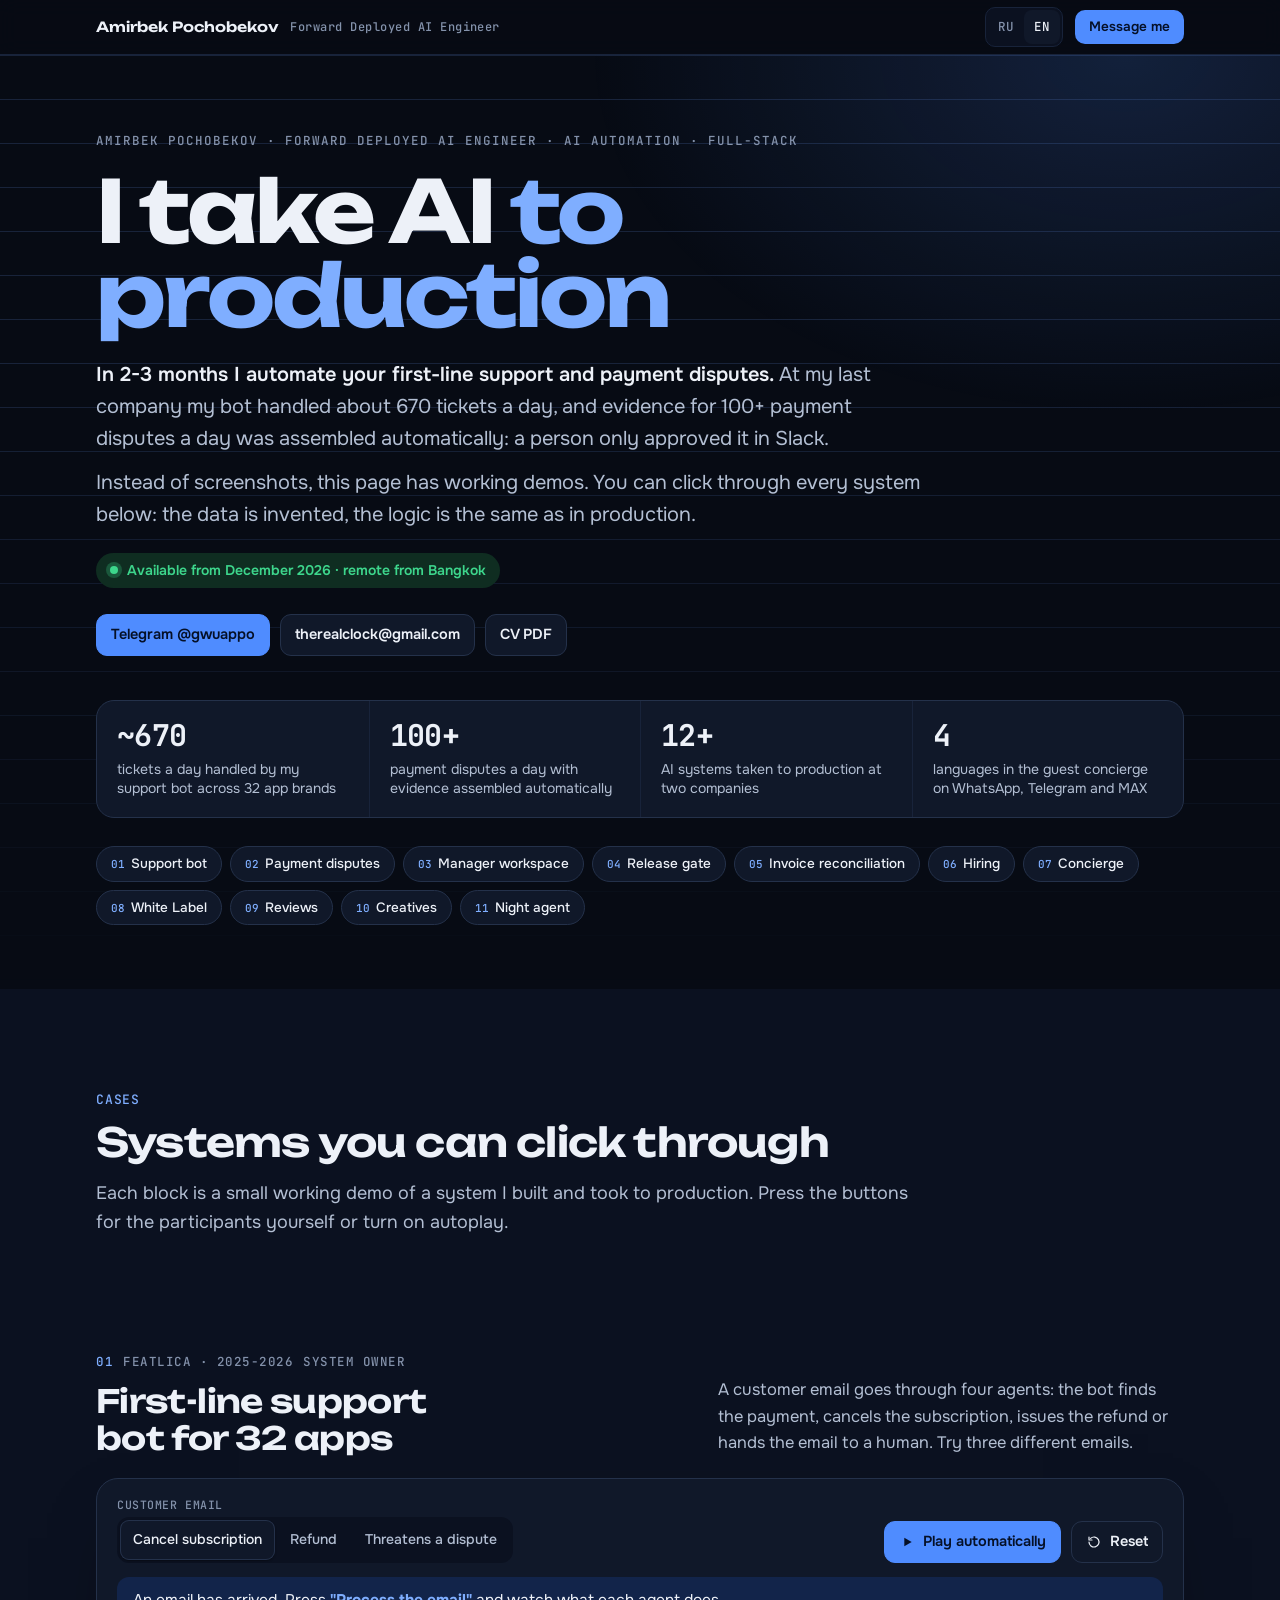
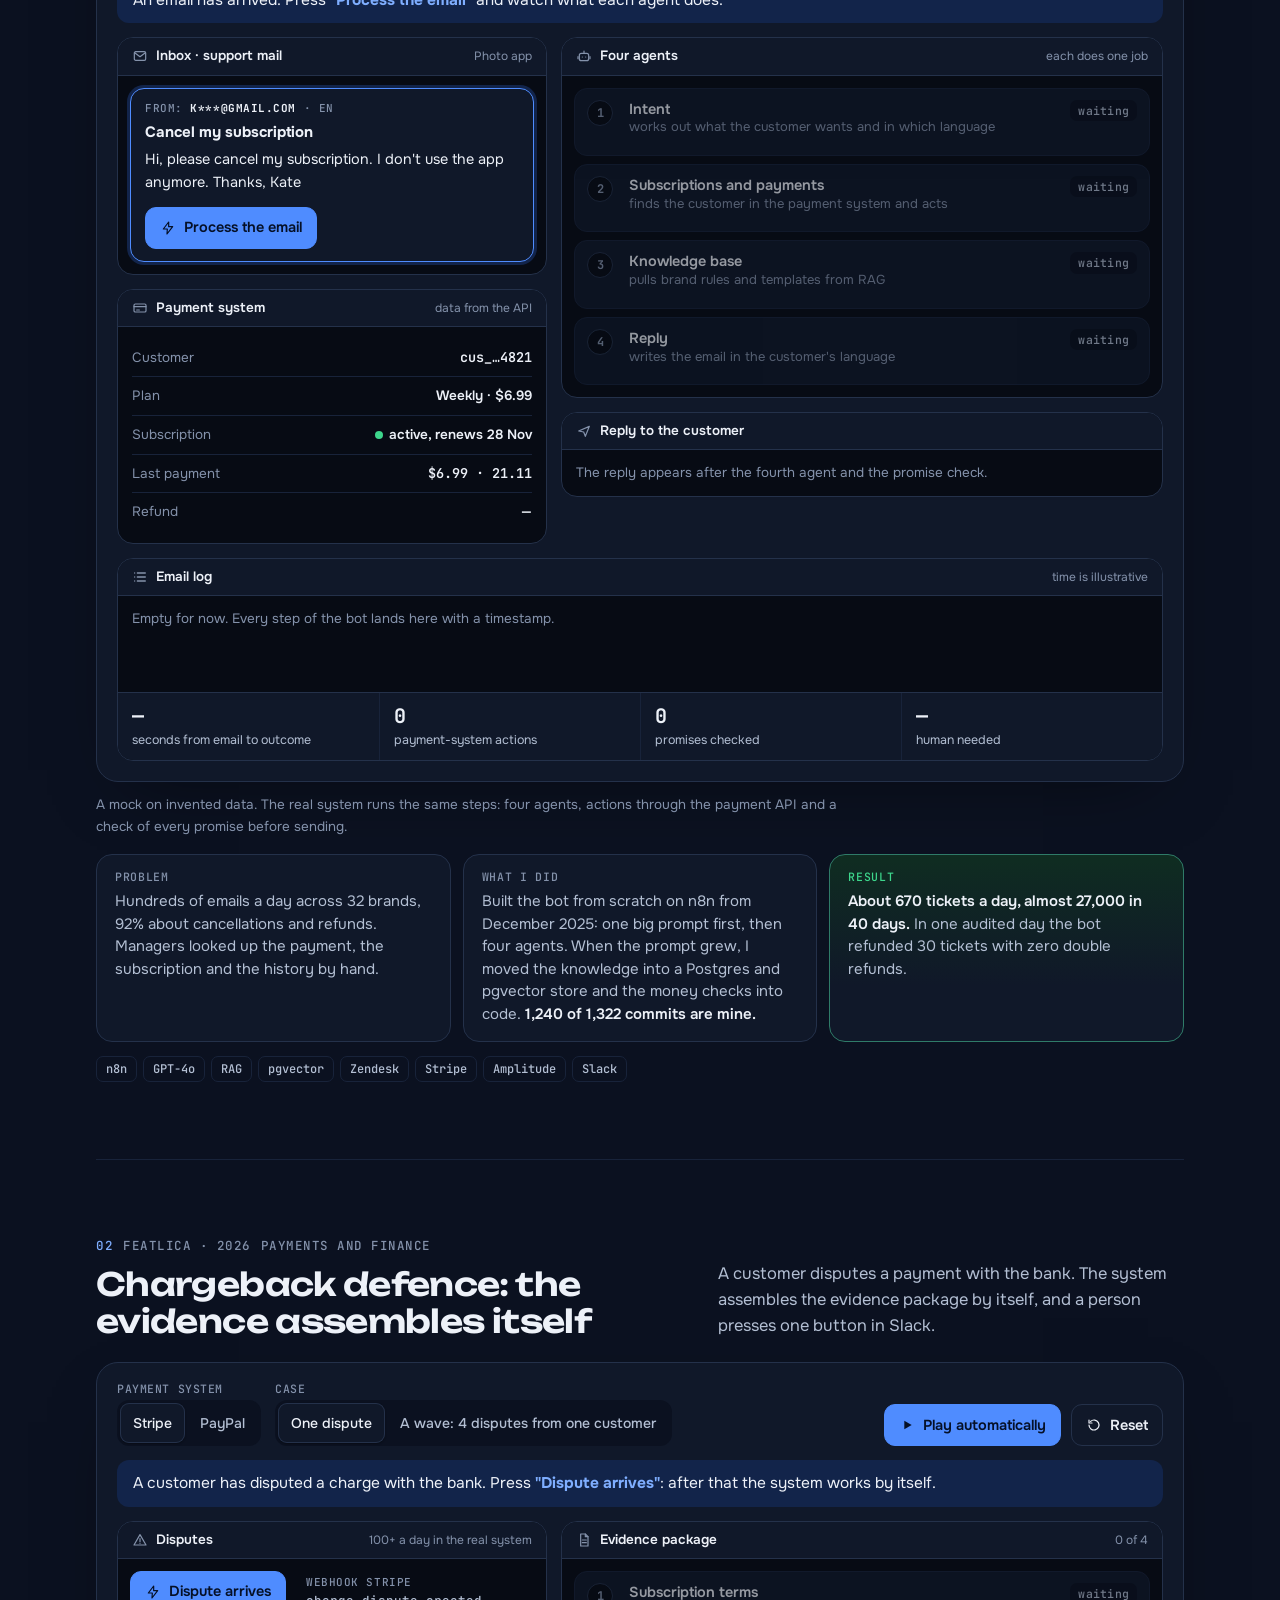
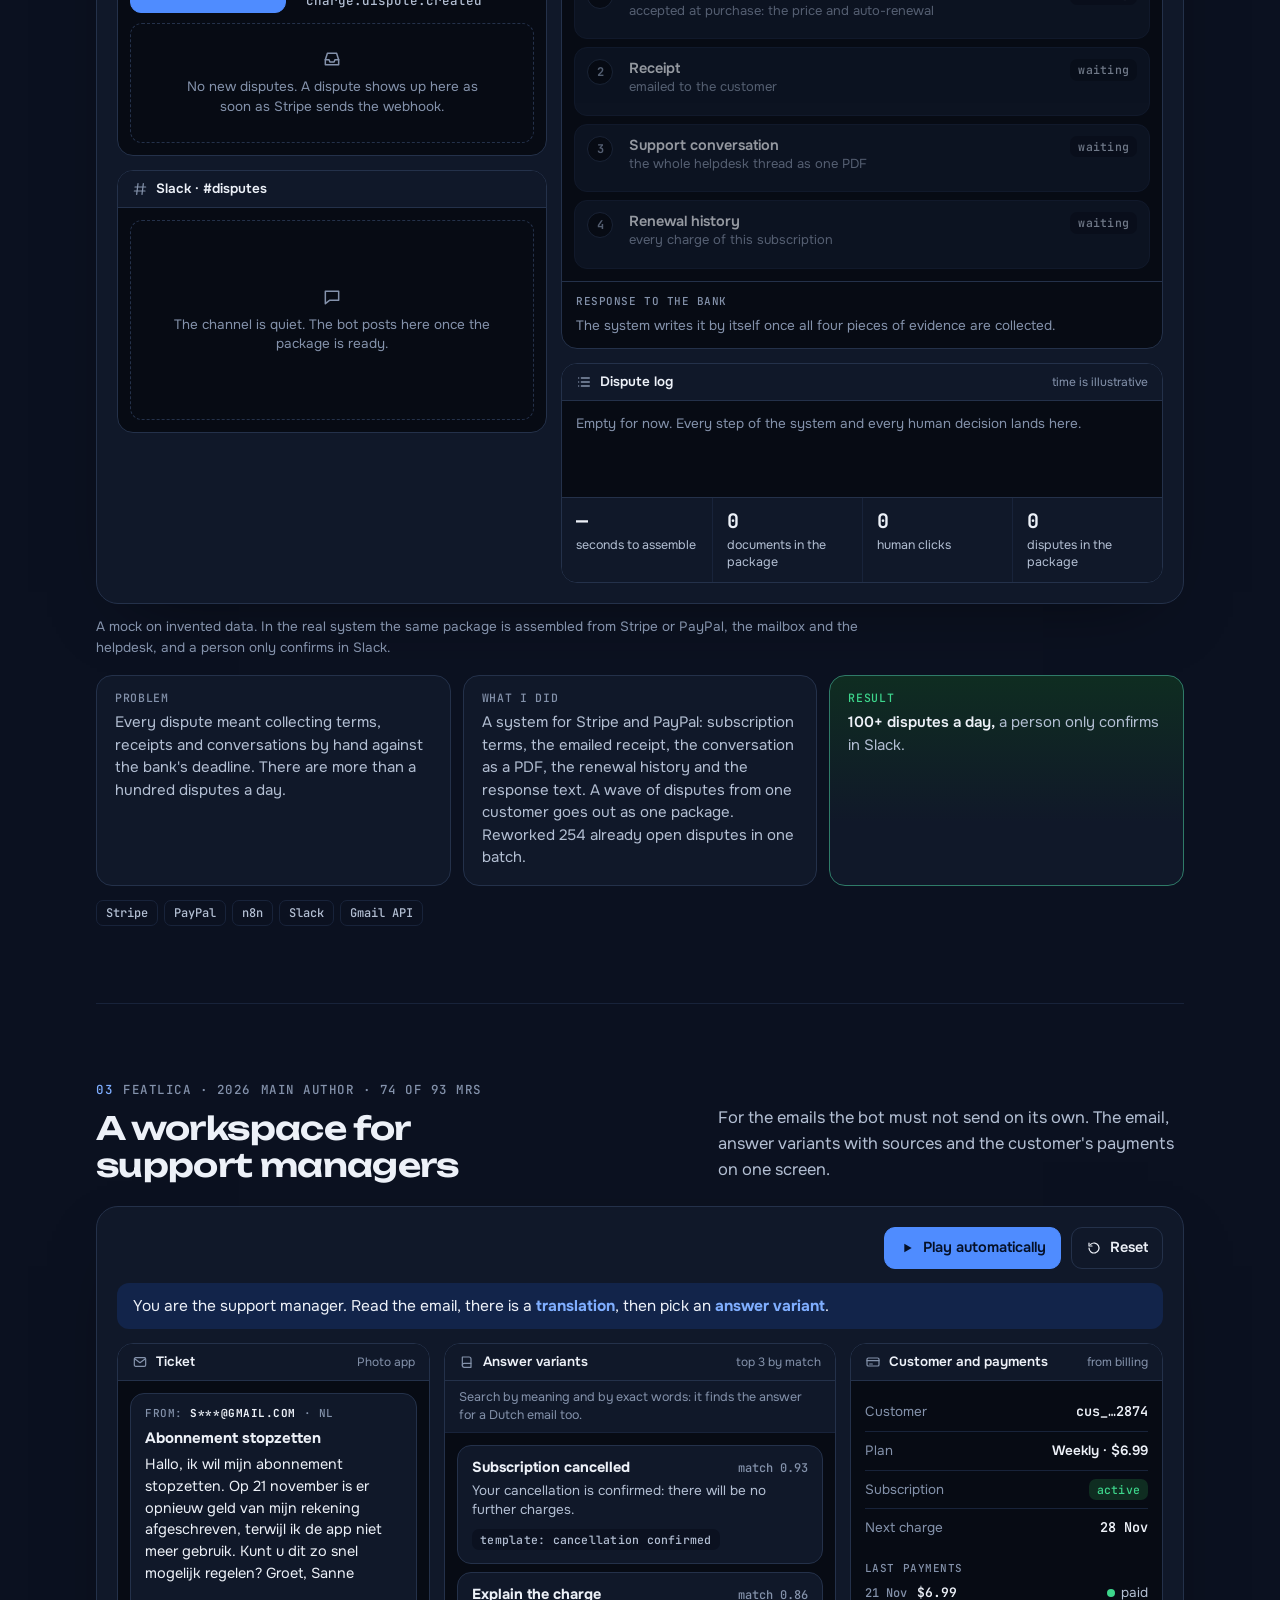
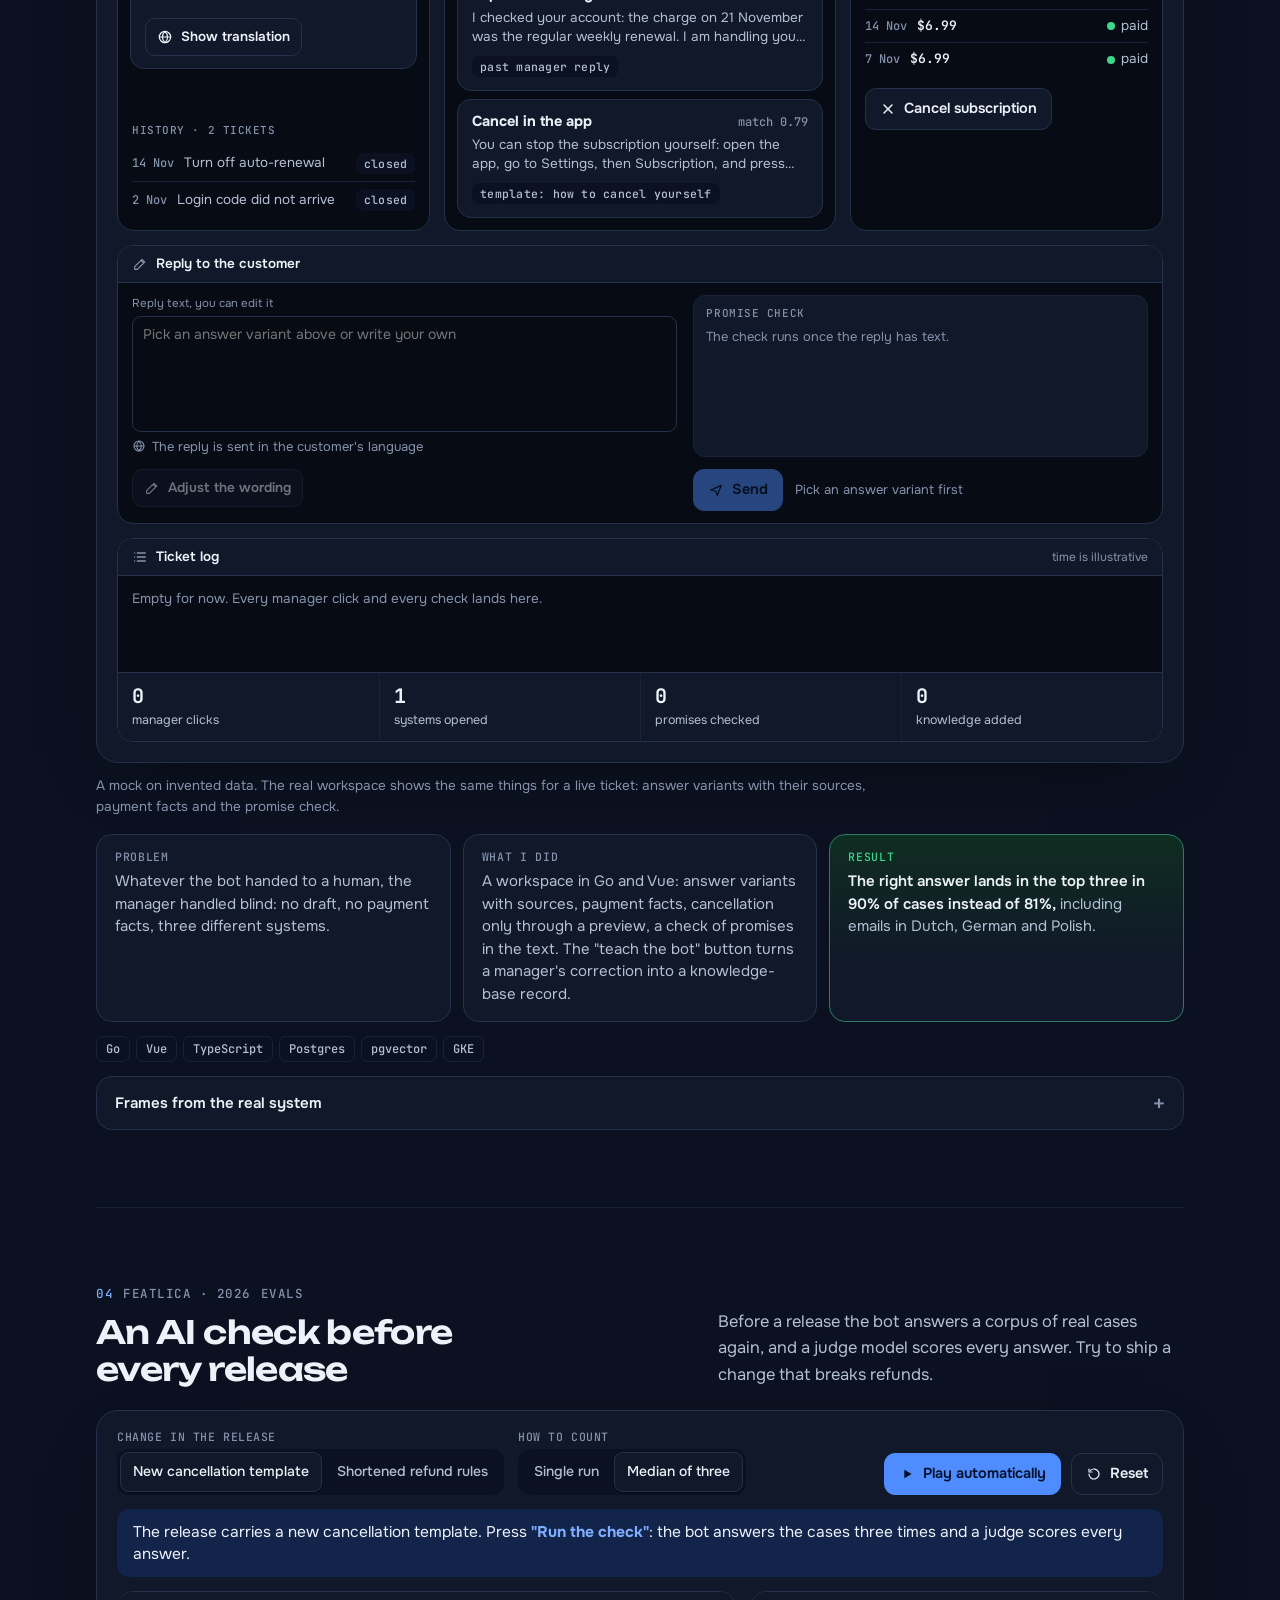
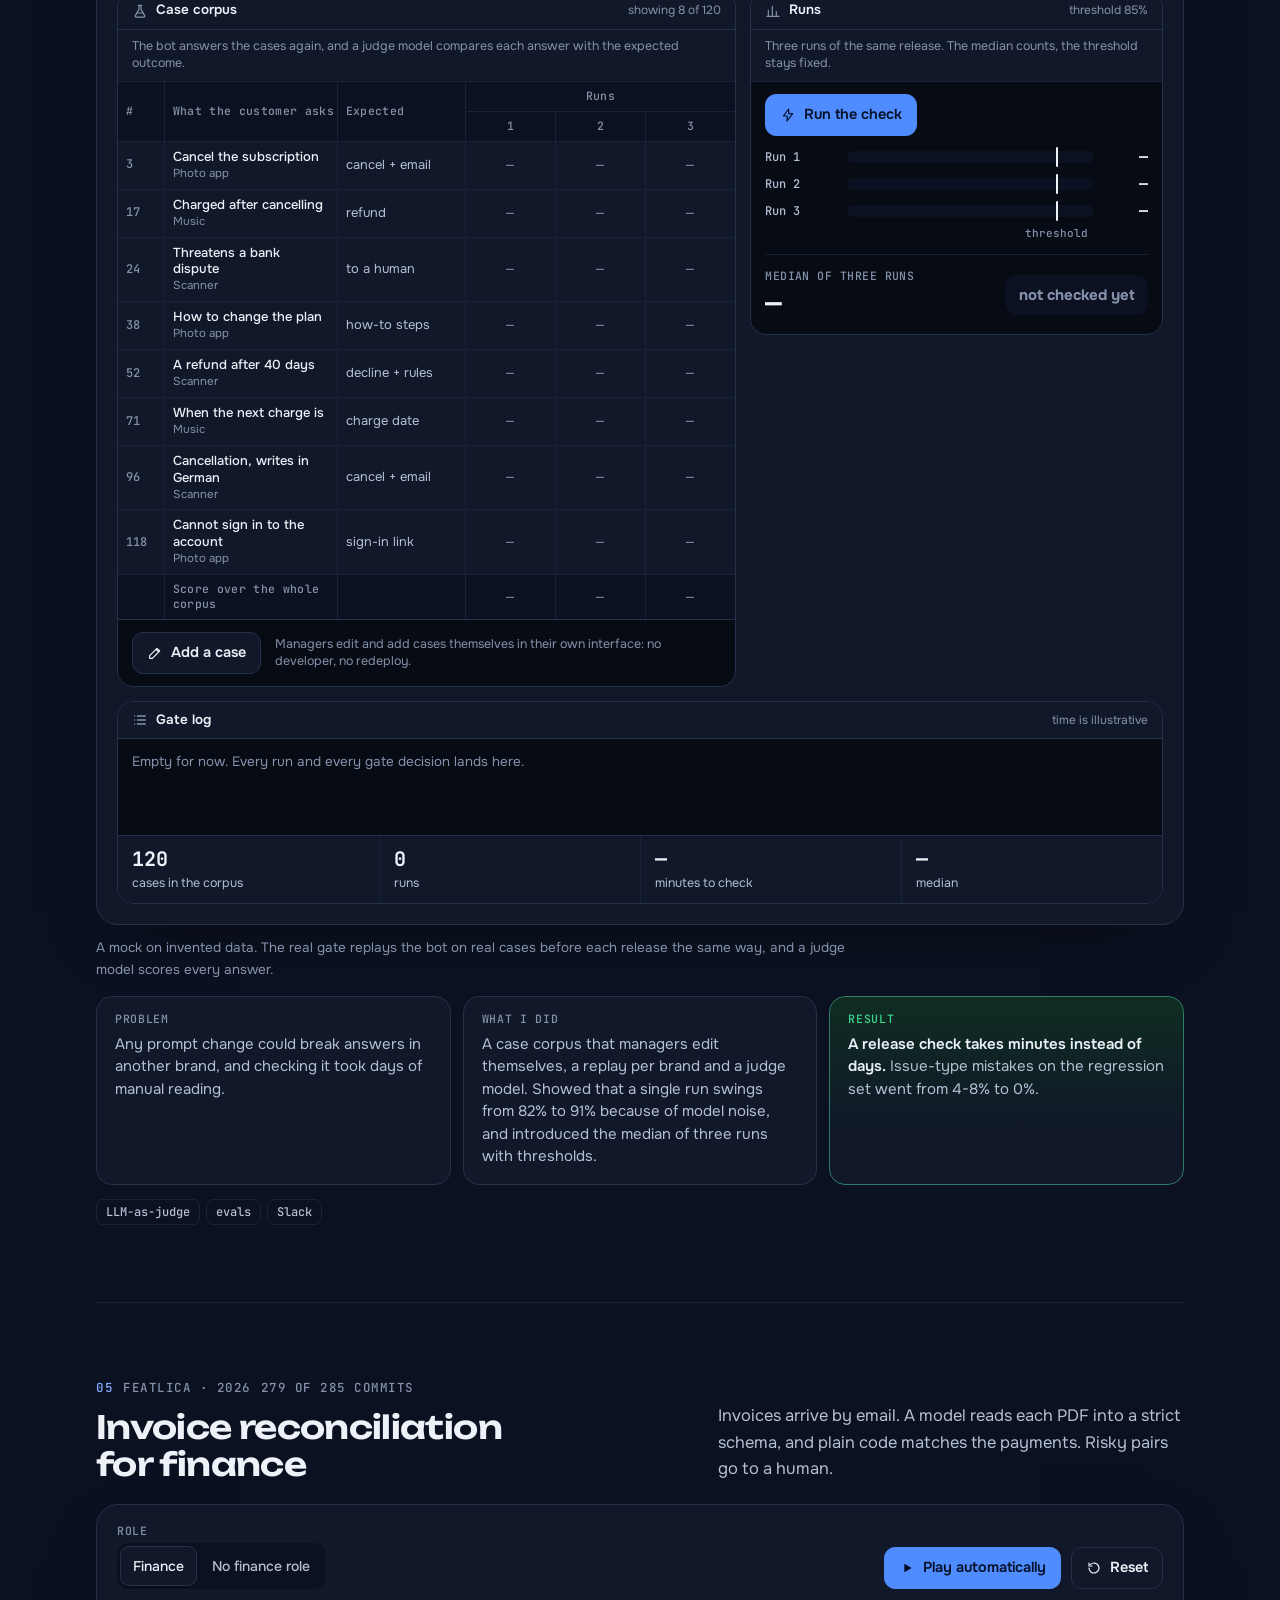
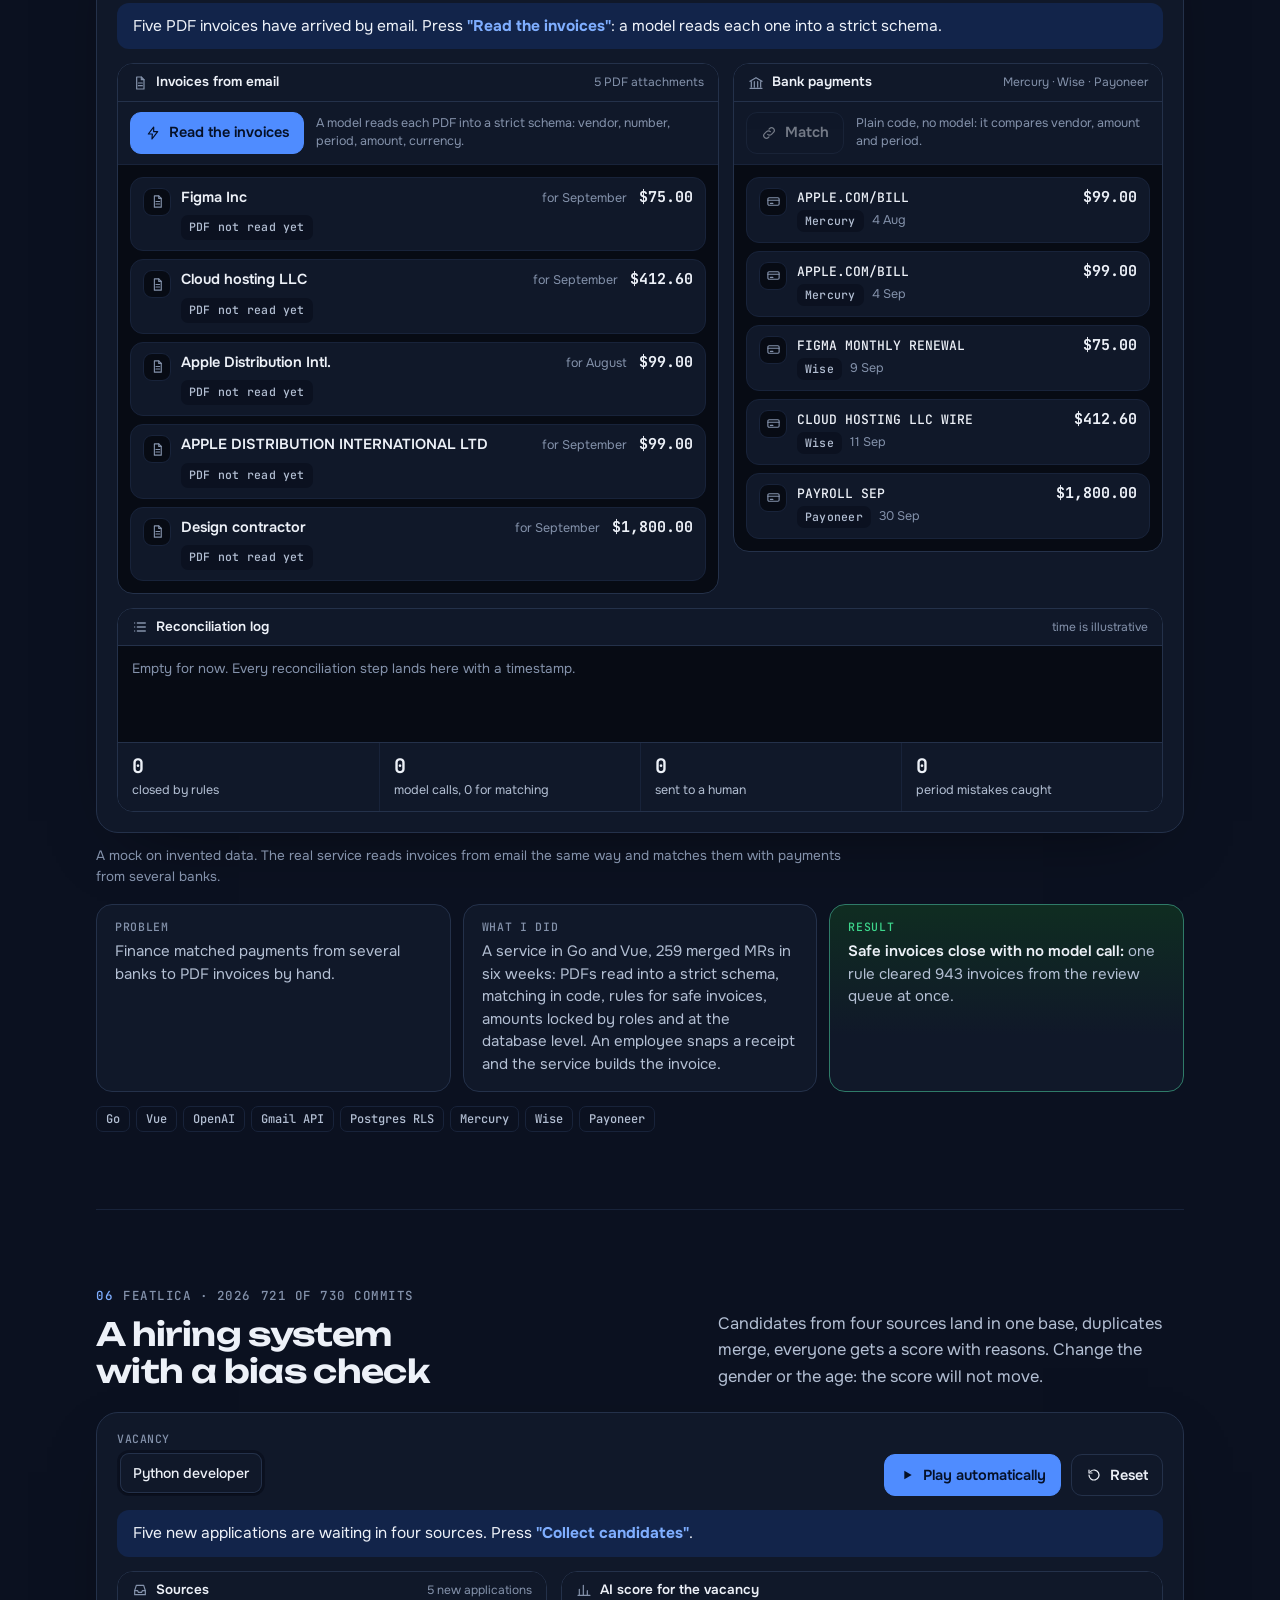
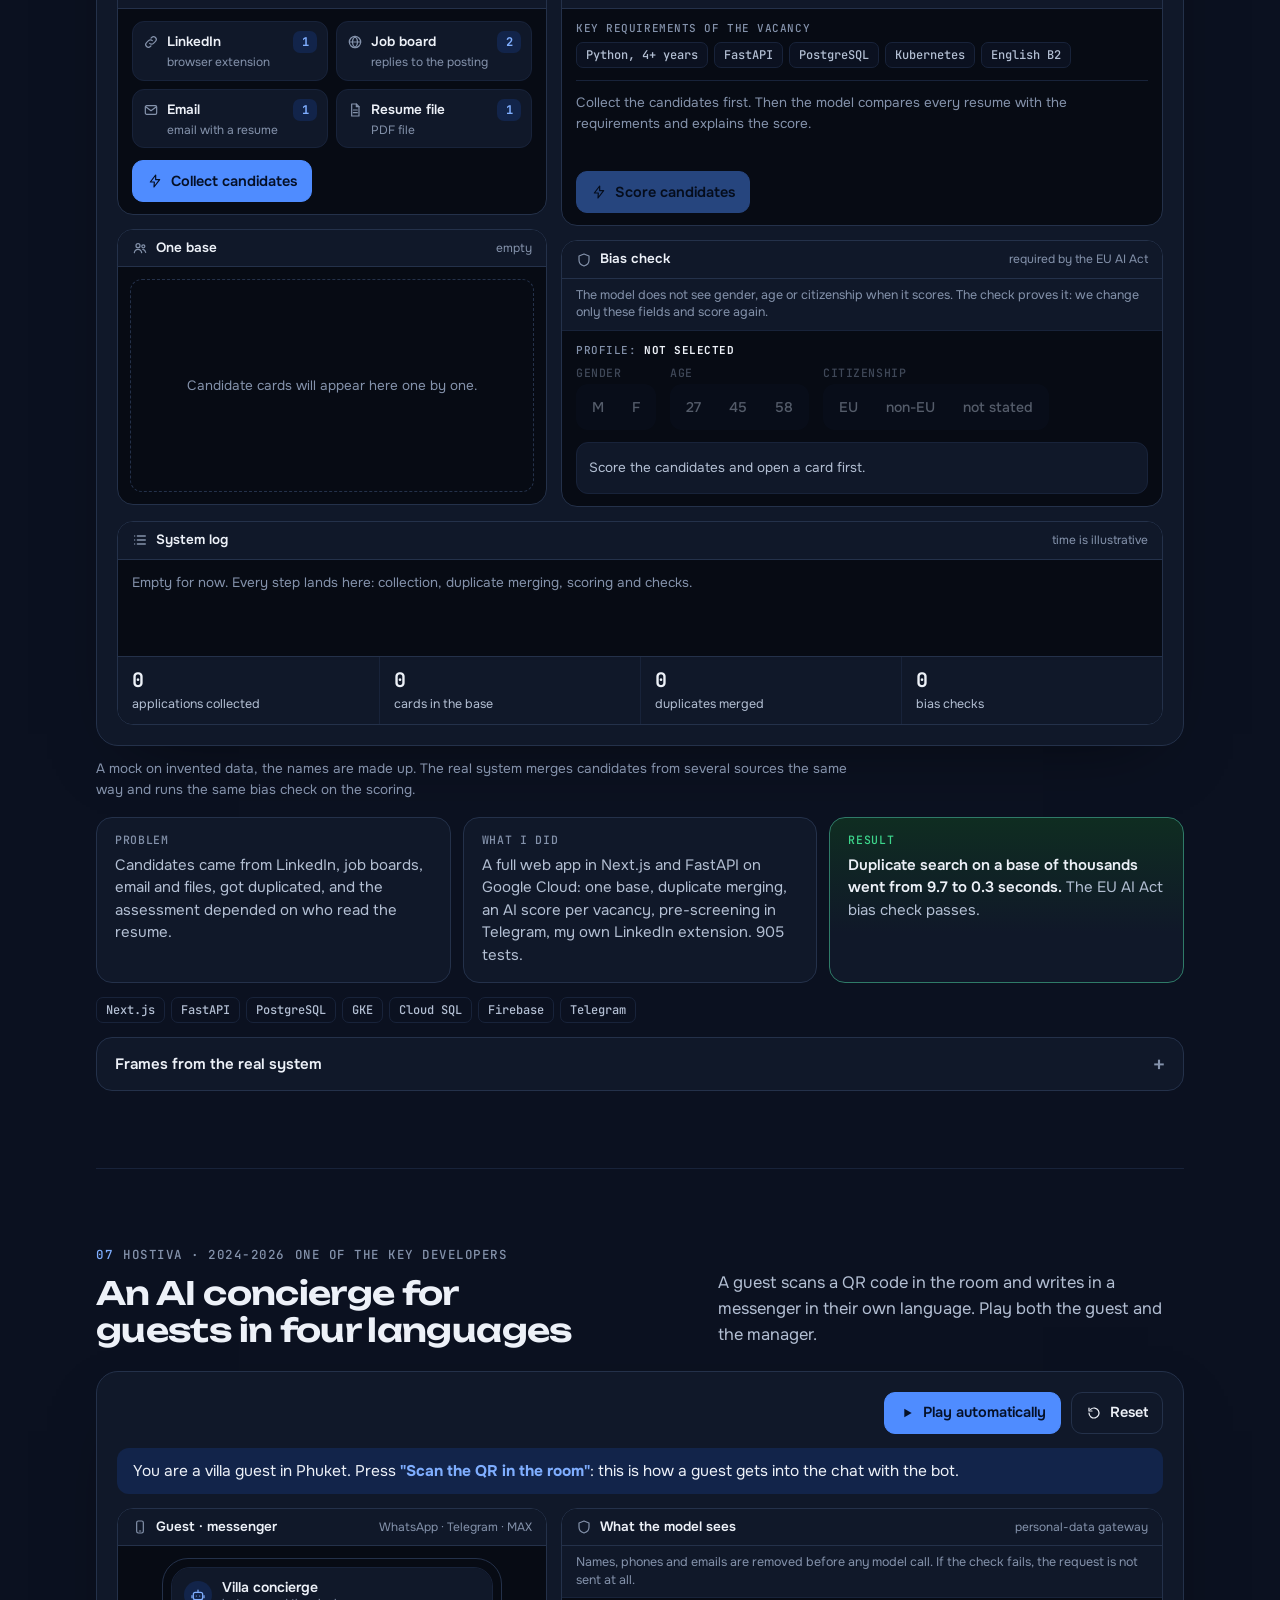
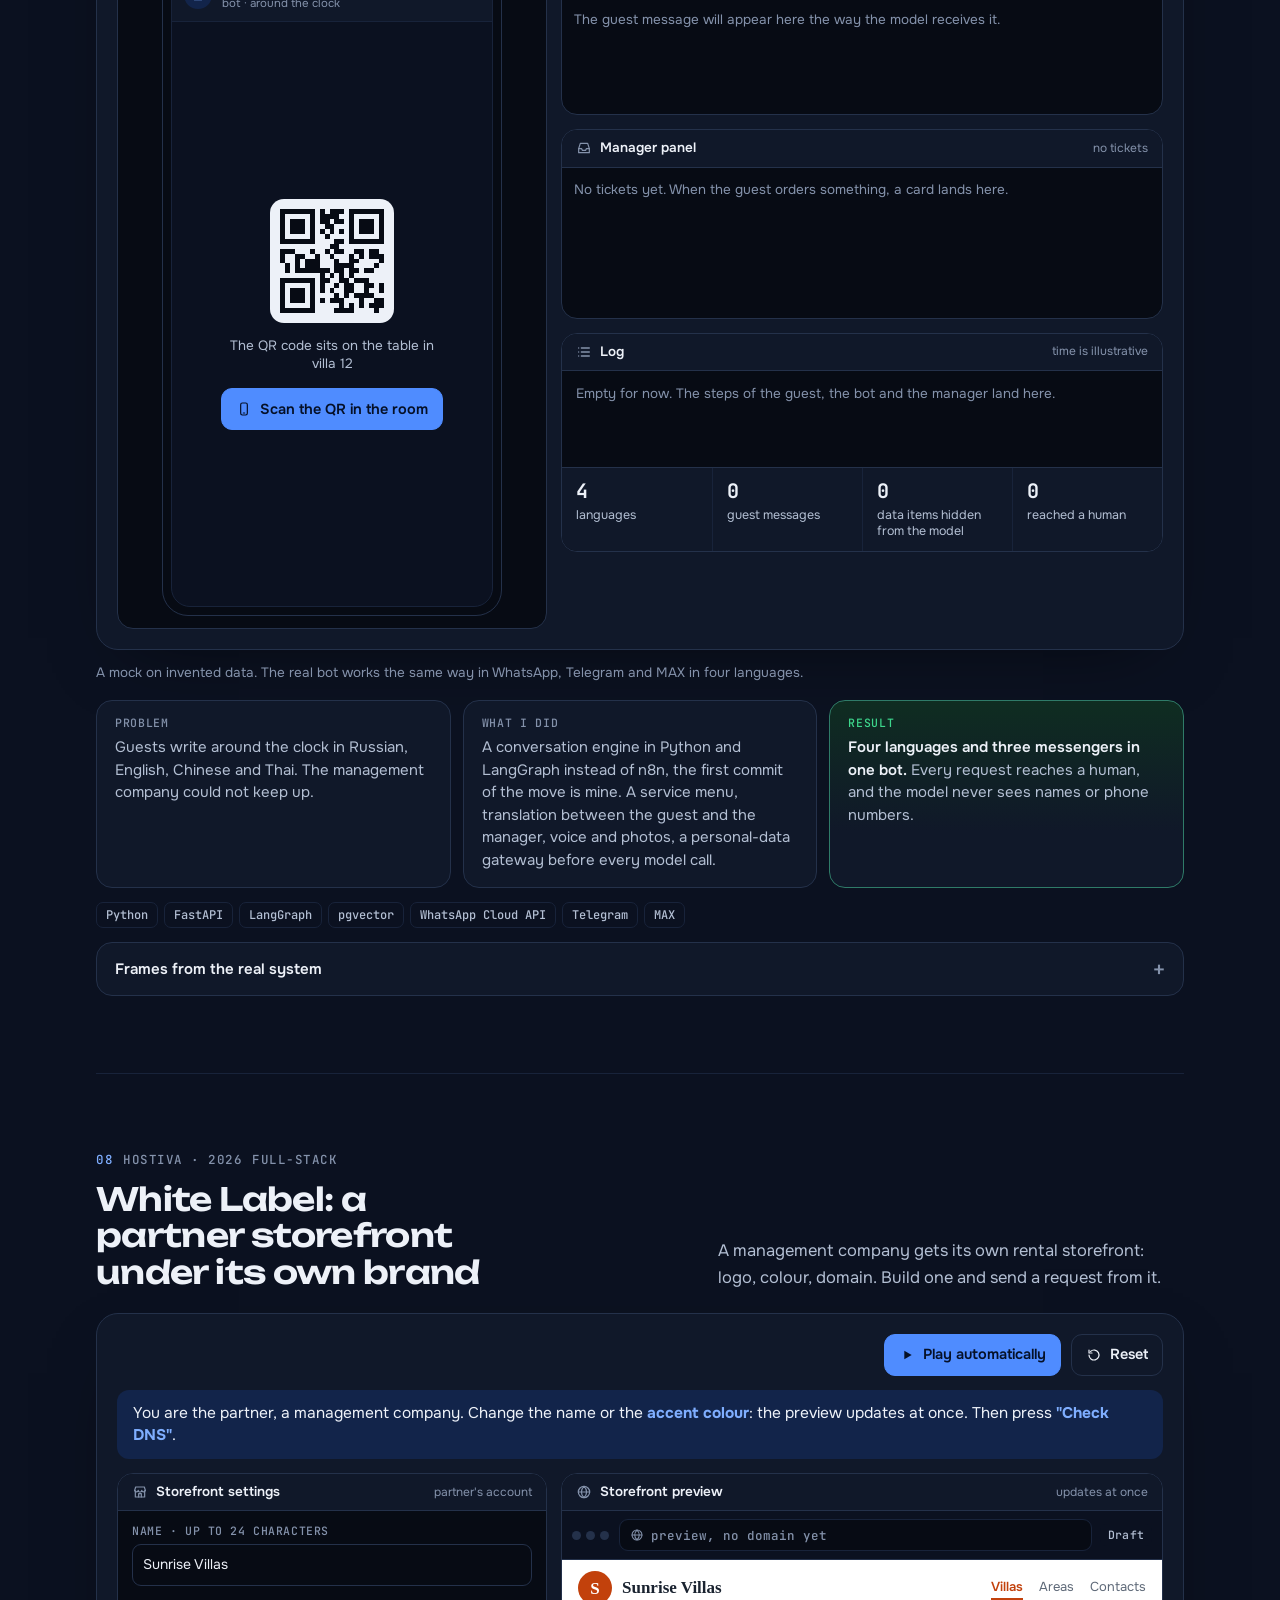
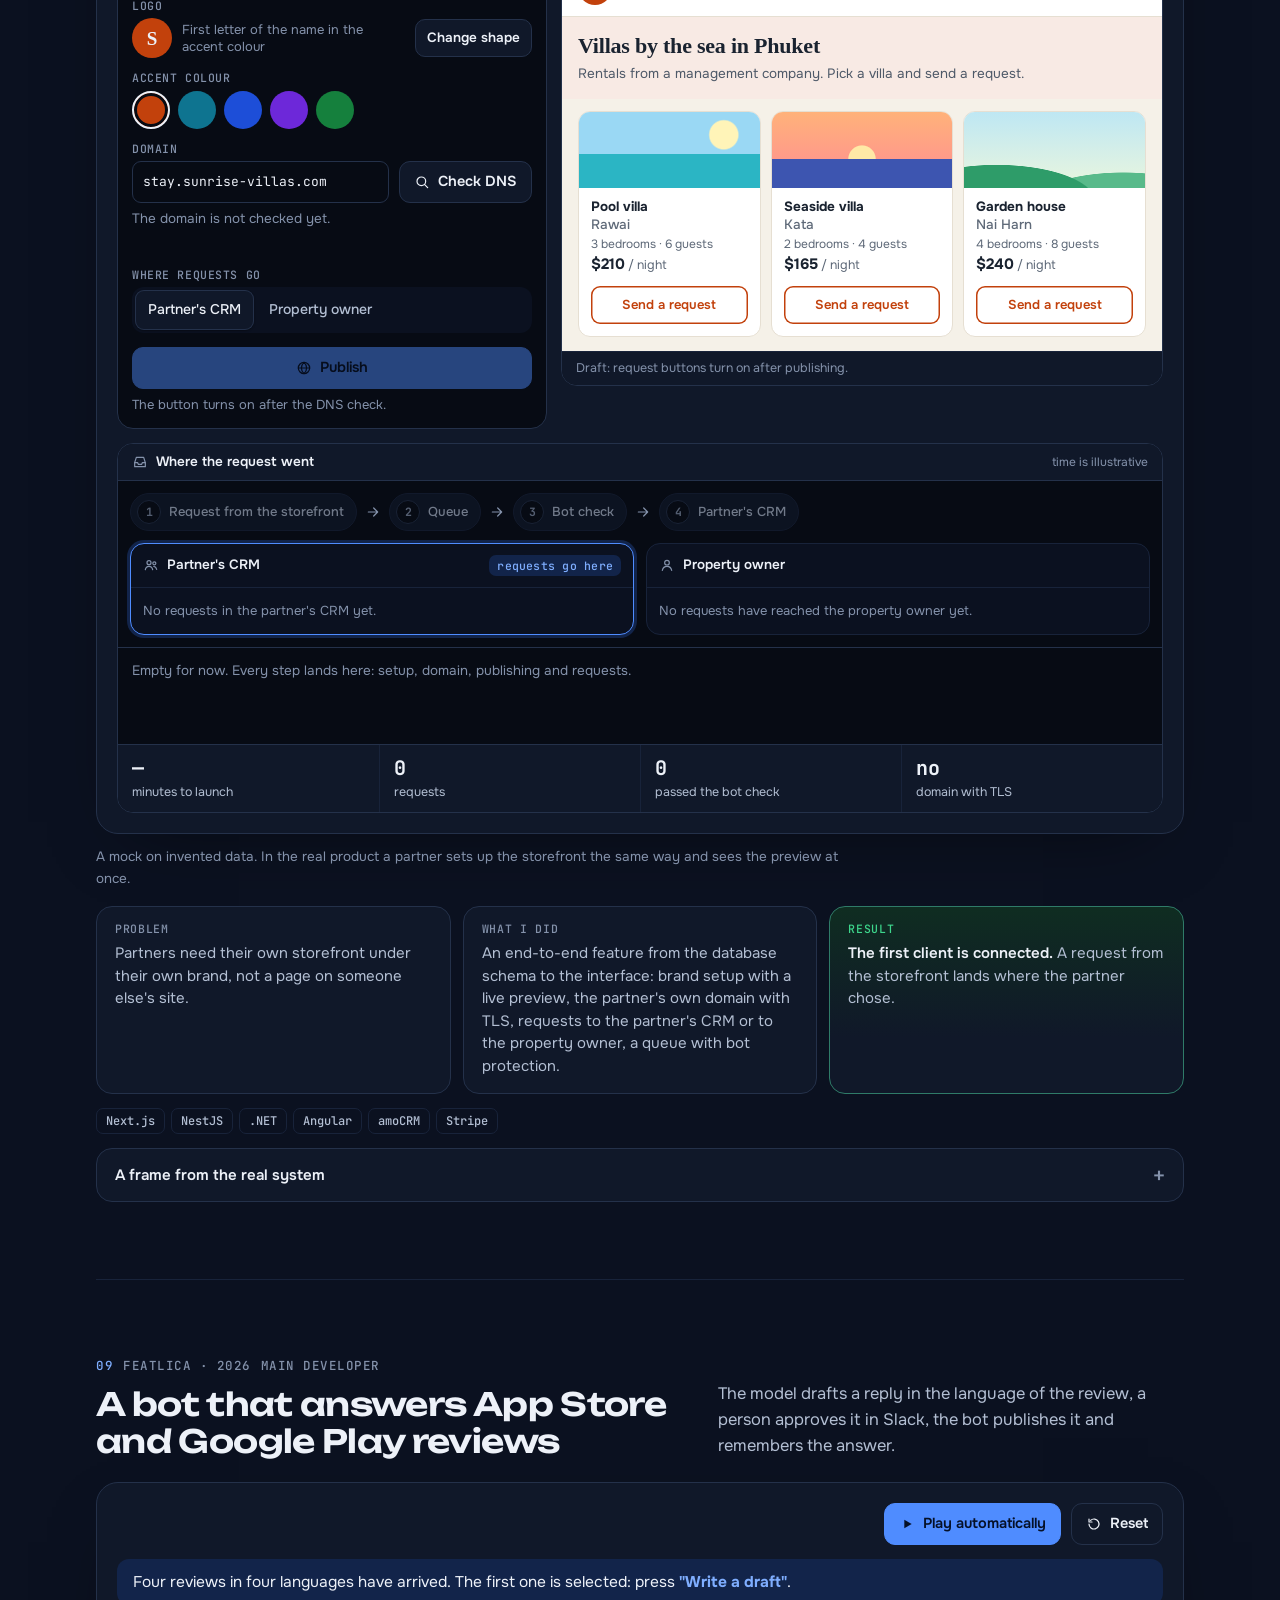
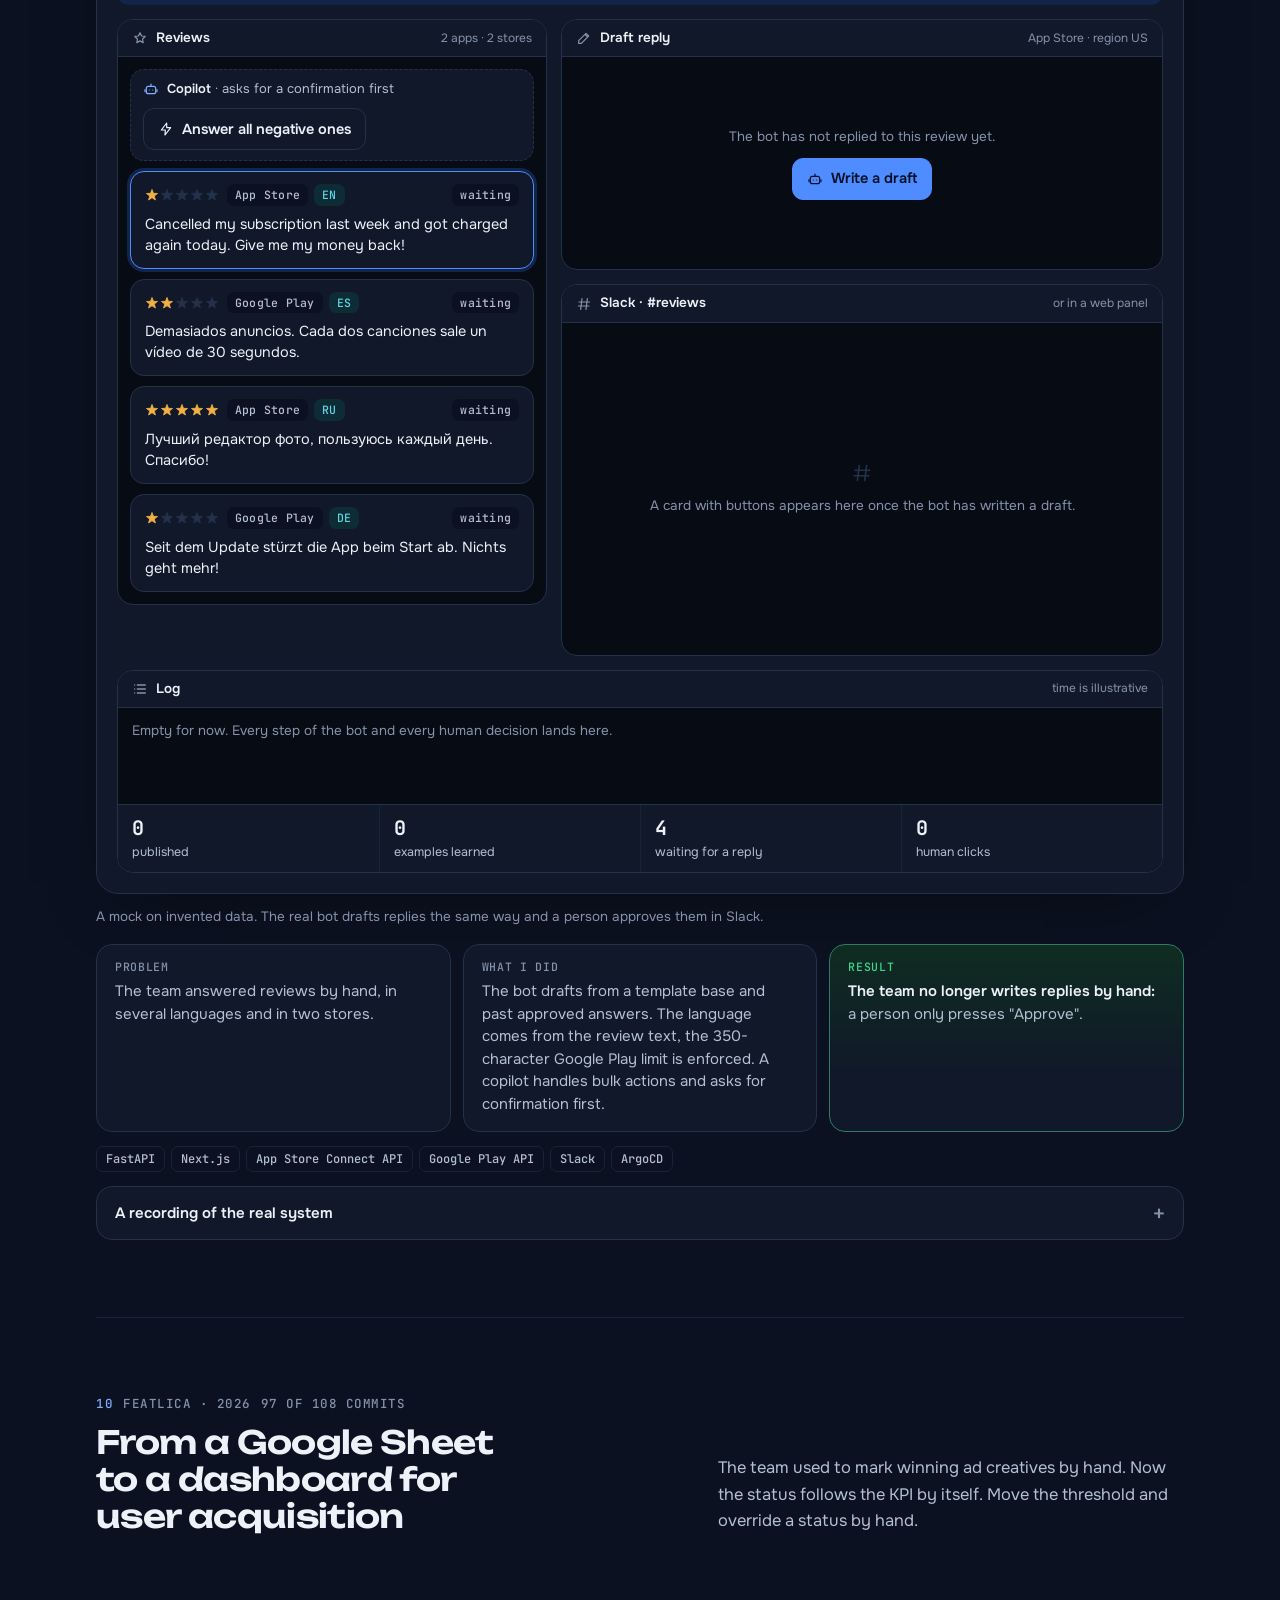
==== v2/index.html @ 74e3b12d "Preview of the new portfolio with mini apps Co-Authored-By: Claude Fable 5.2 <noreply@anthropic.com>" ====
<!doctype html>
<html lang="ru" data-lang="ru">
<head>
<meta charset="utf-8">
<meta name="viewport" content="width=device-width, initial-scale=1, viewport-fit=cover">
<title data-ru="Амирбек Почобеков · Forward Deployed AI Engineer" data-en="Amirbek Pochobekov · Forward Deployed AI Engineer">Амирбек Почобеков · Forward Deployed AI Engineer</title>
<meta name="description" content="Forward Deployed AI Engineer. AI systems for support, payment disputes, finance and hiring, shown as small working demos you can click through.">
<meta name="robots" content="noindex">
<meta property="og:type" content="website">
<meta property="og:title" content="Amirbek Pochobekov · Forward Deployed AI Engineer">
<meta property="og:description" content="AI systems for support, payment disputes, finance and hiring, shown as working demos.">
<meta name="theme-color" content="#070B14">
<link rel="icon" href="data:image/svg+xml,%3Csvg xmlns='http://www.w3.org/2000/svg' viewBox='0 0 32 32'%3E%3Crect width='32' height='32' rx='8' fill='%234F8CFF'/%3E%3Cpath d='M9 23l7-15 7 15M11.800 18h8.400' fill='none' stroke='%23051027' stroke-width='3' stroke-linecap='round' stroke-linejoin='round'/%3E%3C/svg%3E">
<link rel="preconnect" href="https://fonts.googleapis.com">
<link rel="preconnect" href="https://fonts.gstatic.com" crossorigin>
<link rel="stylesheet" href="https://fonts.googleapis.com/css2?family=JetBrains+Mono:wght@400;500;700&family=Onest:wght@400;500;600;700&family=Unbounded:wght@500;600;700&display=swap">
<link rel="stylesheet" href="site.css">
</head>
<body>
<div class="prog" aria-hidden="true"></div>
<div class="page">

<header class="top"><div class="wrap top-in">
  <a class="top-name" href="#top"><span lang="ru">Амирбек Почобеков</span><span lang="en">Amirbek Pochobekov</span></a>
  <span class="top-role">Forward Deployed AI Engineer</span>
  <span class="sp"></span>
  <div class="langsw" role="group" aria-label="Language"><button type="button" data-setlang="ru" aria-pressed="true">RU</button><button type="button" data-setlang="en" aria-pressed="false">EN</button></div>
  <a class="top-cta" href="https://t.me/gwuappo" target="_blank" rel="noopener"><span lang="ru">Написать</span><span lang="en">Message me</span></a>
</div></header>

<main id="top">
<section class="hero"><div class="wrap">
  <p class="kicker"><span lang="ru">Амирбек Почобеков · Forward Deployed AI Engineer · AI-автоматизация · full-stack</span><span lang="en">Amirbek Pochobekov · Forward Deployed AI Engineer · AI automation · full-stack</span></p>
  <h1><span lang="ru">Довожу AI <em>до прода</em></span><span lang="en">I take AI <em>to production</em></span></h1>
  <p class="lead" lang="ru"><b>За 2-3 месяца автоматизирую первую линию поддержки и споры по платежам.</b> В прошлой компании мой бот закрывал около 670 обращений в день, а доказательства по 100+ спорам в день собирались сами: человек только подтверждал в Slack.</p>
  <p class="lead" lang="en"><b>In 2-3 months I automate your first-line support and payment disputes.</b> At my last company my bot handled about 670 tickets a day, and evidence for 100+ payment disputes a day was assembled automatically: a person only approved it in Slack.</p>
  <p class="lead" lang="ru" style="margin-top:12px">Вместо скриншотов здесь рабочие демо. Каждую систему ниже можно понажимать: данные выдуманы, логика та же, что в проде.</p>
  <p class="lead" lang="en" style="margin-top:12px">Instead of screenshots, this page has working demos. You can click through every system below: the data is invented, the logic is the same as in production.</p>
  <p class="avail"><span lang="ru">Свободен с декабря 2026 · удалённо из Бангкока</span><span lang="en">Available from December 2026 · remote from Bangkok</span></p>
  <div class="cta">
    <a class="btn btn-acc" href="https://t.me/gwuappo" target="_blank" rel="noopener">Telegram @gwuappo</a>
    <a class="btn" href="mailto:therealclock@gmail.com">therealclock@gmail.com</a>
    <a class="btn" lang="ru" href="cv/Pochobekov_Amirbek_CV_RU.pdf" target="_blank" rel="noopener">Резюме PDF</a>
    <a class="btn" lang="en" href="cv/Pochobekov_Amirbek_CV_EN.pdf" target="_blank" rel="noopener">CV PDF</a>
  </div>
  <div class="facts">
    <div><b>~670</b><span lang="ru">обращений в день закрывал мой бот поддержки по 32 брендам</span><span lang="en">tickets a day handled by my support bot across 32 app brands</span></div>
    <div><b>100+</b><span lang="ru">споров по платежам в день: доказательства собираются сами</span><span lang="en">payment disputes a day with evidence assembled automatically</span></div>
    <div><b>12+</b><span lang="ru">AI-систем доведено до прода в двух компаниях</span><span lang="en">AI systems taken to production at two companies</span></div>
    <div><b>4</b><span lang="ru">языка у консьержа для гостей в WhatsApp, Telegram и MAX</span><span lang="en">languages in the guest concierge on WhatsApp, Telegram and MAX</span></div>
  </div>
  <nav class="route" aria-label="Demos">
    <a href="#support"><b>01</b><span lang="ru">Бот поддержки</span><span lang="en">Support bot</span></a>
    <a href="#disputes"><b>02</b><span lang="ru">Споры по платежам</span><span lang="en">Payment disputes</span></a>
    <a href="#copilot"><b>03</b><span lang="ru">Рабочее место менеджера</span><span lang="en">Manager workspace</span></a>
    <a href="#gate"><b>04</b><span lang="ru">Проверка перед релизом</span><span lang="en">Release gate</span></a>
    <a href="#recon"><b>05</b><span lang="ru">Сверка счетов</span><span lang="en">Invoice reconciliation</span></a>
    <a href="#hiring"><b>06</b><span lang="ru">Найм</span><span lang="en">Hiring</span></a>
    <a href="#concierge"><b>07</b><span lang="ru">Консьерж</span><span lang="en">Concierge</span></a>
    <a href="#whitelabel"><b>08</b>White Label</a>
    <a href="#reviews"><b>09</b><span lang="ru">Отзывы</span><span lang="en">Reviews</span></a>
    <a href="#creatives"><b>10</b><span lang="ru">Креативы</span><span lang="en">Creatives</span></a>
    <a href="#nightagent"><b>11</b><span lang="ru">Ночной агент</span><span lang="en">Night agent</span></a>
  </nav>
</div></section>

<section id="cases" class="band"><div class="wrap">
  <div class="sh"><span class="sn"><span lang="ru">Кейсы</span><span lang="en">Cases</span></span>
    <h2><span lang="ru">Системы, которые можно потрогать</span><span lang="en">Systems you can click through</span></h2>
    <p lang="ru">Каждый блок это маленькое рабочее демо системы, которую я построил и довёл до прода. Нажимайте кнопки за участников сами или включите автопоказ.</p>
    <p lang="en">Each block is a small working demo of a system I built and took to production. Press the buttons for the participants yourself or turn on autoplay.</p>
  </div>

  <article class="case" id="support">
    <div class="case-h">
      <div><div class="case-meta"><b>01</b><span>Featlica · 2025-2026</span><span lang="ru">владелец системы</span><span lang="en">system owner</span></div>
        <h3><span lang="ru">Бот первой линии поддержки для 32 приложений</span><span lang="en">First-line support bot for 32 apps</span></h3></div>
      <p lang="ru">Письмо клиента проходит четыре агента: бот находит платёж, отменяет подписку, оформляет возврат или отдаёт письмо человеку. Попробуйте три разных письма.</p>
      <p lang="en">A customer email goes through four agents: the bot finds the payment, cancels the subscription, issues the refund or hands the email to a human. Try three different emails.</p>
    </div>
    <div class="app" data-app="support" data-open></div>
    <dl class="pdr">
      <div><dt><span lang="ru">Проблема</span><span lang="en">Problem</span></dt><dd lang="ru">Сотни писем в день по 32 брендам, 92% про отмены и возвраты. Менеджеры вручную искали платёж, подписку и историю.</dd><dd lang="en">Hundreds of emails a day across 32 brands, 92% about cancellations and refunds. Managers looked up the payment, the subscription and the history by hand.</dd></div>
      <div><dt><span lang="ru">Что сделал</span><span lang="en">What I did</span></dt><dd lang="ru">Собрал бота с нуля на n8n с декабря 2025: сначала один большой промпт, потом четыре агента. Когда промпт вырос, вынес знания в базу на Postgres и pgvector, а проверки денег в код. <b>1 240 из 1 322 коммитов мои.</b></dd><dd lang="en">Built the bot from scratch on n8n from December 2025: one big prompt first, then four agents. When the prompt grew, I moved the knowledge into a Postgres and pgvector store and the money checks into code. <b>1,240 of 1,322 commits are mine.</b></dd></div>
      <div class="res"><dt><span lang="ru">Результат</span><span lang="en">Result</span></dt><dd lang="ru"><b>Около 670 обращений в день, почти 27 тысяч за 40 дней.</b> За проверенные сутки бот вернул деньги по 30 тикетам без единого двойного возврата.</dd><dd lang="en"><b>About 670 tickets a day, almost 27,000 in 40 days.</b> In one audited day the bot refunded 30 tickets with zero double refunds.</dd></div>
    </dl>
    <div class="case-foot"><div class="tags"><span>n8n</span><span>GPT-4o</span><span>RAG</span><span>pgvector</span><span>Zendesk</span><span>Stripe</span><span>Amplitude</span><span>Slack</span></div></div>
  </article>

  <article class="case" id="disputes">
    <div class="case-h">
      <div><div class="case-meta"><b>02</b><span>Featlica · 2026</span><span lang="ru">платежи и финансы</span><span lang="en">payments and finance</span></div>
        <h3><span lang="ru">Защита от чарджбэков: доказательства собираются сами</span><span lang="en">Chargeback defence: the evidence assembles itself</span></h3></div>
      <p lang="ru">Клиент оспорил платёж в банке. Система сама собирает пакет доказательств, а человек нажимает одну кнопку в Slack.</p>
      <p lang="en">A customer disputes a payment with the bank. The system assembles the evidence package by itself, and a person presses one button in Slack.</p>
    </div>
    <div class="app" data-app="disputes"></div>
    <dl class="pdr">
      <div><dt><span lang="ru">Проблема</span><span lang="en">Problem</span></dt><dd lang="ru">Каждый спор это ручной сбор условий, чеков и переписки под дедлайн банка. Споров больше сотни в день.</dd><dd lang="en">Every dispute meant collecting terms, receipts and conversations by hand against the bank's deadline. There are more than a hundred disputes a day.</dd></div>
      <div><dt><span lang="ru">Что сделал</span><span lang="en">What I did</span></dt><dd lang="ru">Система для Stripe и PayPal: условия подписки, чек из почты, переписка в PDF, история продлений и текст ответа. Волна споров одного клиента уходит одним пакетом. Разом переделал 254 уже открытых спора.</dd><dd lang="en">A system for Stripe and PayPal: subscription terms, the emailed receipt, the conversation as a PDF, the renewal history and the response text. A wave of disputes from one customer goes out as one package. Reworked 254 already open disputes in one batch.</dd></div>
      <div class="res"><dt><span lang="ru">Результат</span><span lang="en">Result</span></dt><dd lang="ru"><b>100+ споров в день,</b> человек только подтверждает в Slack.</dd><dd lang="en"><b>100+ disputes a day,</b> a person only confirms in Slack.</dd></div>
    </dl>
    <div class="case-foot"><div class="tags"><span>Stripe</span><span>PayPal</span><span>n8n</span><span>Slack</span><span>Gmail API</span></div></div>
  </article>

  <article class="case" id="copilot">
    <div class="case-h">
      <div><div class="case-meta"><b>03</b><span>Featlica · 2026</span><span lang="ru">основной автор · 74 из 93 MR</span><span lang="en">main author · 74 of 93 MRs</span></div>
        <h3><span lang="ru">Рабочее место менеджера поддержки</span><span lang="en">A workspace for support managers</span></h3></div>
      <p lang="ru">Для писем, которые бот не должен отправлять сам. Письмо, варианты ответа с источниками и платежи клиента на одном экране.</p>
      <p lang="en">For the emails the bot must not send on its own. The email, answer variants with sources and the customer's payments on one screen.</p>
    </div>
    <div class="app" data-app="copilot"></div>
    <dl class="pdr">
      <div><dt><span lang="ru">Проблема</span><span lang="en">Problem</span></dt><dd lang="ru">То, что бот отдавал человеку, менеджер разбирал вслепую: без черновика, без фактов о платеже, в трёх разных системах.</dd><dd lang="en">Whatever the bot handed to a human, the manager handled blind: no draft, no payment facts, three different systems.</dd></div>
      <div><dt><span lang="ru">Что сделал</span><span lang="en">What I did</span></dt><dd lang="ru">Рабочее место на Go и Vue: варианты ответа с источниками, факты о платеже, отмена только через предпросмотр, проверка обещаний в тексте. Кнопка «научить бота» превращает правку менеджера в запись базы знаний.</dd><dd lang="en">A workspace in Go and Vue: answer variants with sources, payment facts, cancellation only through a preview, a check of promises in the text. The "teach the bot" button turns a manager's correction into a knowledge-base record.</dd></div>
      <div class="res"><dt><span lang="ru">Результат</span><span lang="en">Result</span></dt><dd lang="ru"><b>Нужный ответ попадает в первую тройку в 90% случаев вместо 81%,</b> в том числе для писем на голландском, немецком и польском.</dd><dd lang="en"><b>The right answer lands in the top three in 90% of cases instead of 81%,</b> including emails in Dutch, German and Polish.</dd></div>
    </dl>
    <div class="case-foot"><div class="tags"><span>Go</span><span>Vue</span><span>TypeScript</span><span>Postgres</span><span>pgvector</span><span>GKE</span></div></div>
    <details class="more"><summary><span lang="ru">Кадры из настоящей системы</span><span lang="en">Frames from the real system</span></summary><div class="more-in"><div class="shots">
      <figure class="w"><img src="shots/sb-real-ticket.jpg" alt="Live ticket screen" loading="lazy"><figcaption lang="ru">Живой экран тикета в песочнице. Данные клиента скрыты.</figcaption><figcaption lang="en">The live ticket screen in the sandbox. Customer data is hidden.</figcaption></figure>
      <figure><img src="shots/sb-real-money.jpg" alt="Customer payments panel" loading="lazy"><figcaption lang="ru">Подписка и платёж клиента, отмена только через предпросмотр.</figcaption><figcaption lang="en">The customer's subscription and payment, cancellation only through a preview.</figcaption></figure>
      <figure><img src="shots/sb-real-botcheck.jpg" alt="What the bot checked" loading="lazy"><figcaption lang="ru">Что бот проверил: фраза «no further charges» помечена, платёжка её не подтверждает.</figcaption><figcaption lang="en">What the bot checked: the phrase "no further charges" is flagged, the payment system does not confirm it.</figcaption></figure>
    </div></div></details>
  </article>

  <article class="case" id="gate">
    <div class="case-h">
      <div><div class="case-meta"><b>04</b><span>Featlica · 2026</span><span>evals</span></div>
        <h3><span lang="ru">Проверка AI перед каждым релизом</span><span lang="en">An AI check before every release</span></h3></div>
      <p lang="ru">Перед релизом бот заново отвечает на корпус реальных кейсов, а модель-судья оценивает каждый ответ. Попробуйте выпустить правку, которая ломает возвраты.</p>
      <p lang="en">Before a release the bot answers a corpus of real cases again, and a judge model scores every answer. Try to ship a change that breaks refunds.</p>
    </div>
    <div class="app" data-app="gate"></div>
    <dl class="pdr">
      <div><dt><span lang="ru">Проблема</span><span lang="en">Problem</span></dt><dd lang="ru">Любая правка промпта могла сломать ответы в другом бренде, а проверяли это днями вручную.</dd><dd lang="en">Any prompt change could break answers in another brand, and checking it took days of manual reading.</dd></div>
      <div><dt><span lang="ru">Что сделал</span><span lang="en">What I did</span></dt><dd lang="ru">Корпус кейсов, который менеджеры правят сами, прогон по брендам и модель-судья. Показал, что один прогон гуляет от 82% до 91% из-за шума модели, и ввёл медиану трёх прогонов с порогами.</dd><dd lang="en">A case corpus that managers edit themselves, a replay per brand and a judge model. Showed that a single run swings from 82% to 91% because of model noise, and introduced the median of three runs with thresholds.</dd></div>
      <div class="res"><dt><span lang="ru">Результат</span><span lang="en">Result</span></dt><dd lang="ru"><b>Проверка релиза занимает минуты вместо дней.</b> Ошибки в определении типа обращения на регрессионном наборе упали с 4-8% до 0%.</dd><dd lang="en"><b>A release check takes minutes instead of days.</b> Issue-type mistakes on the regression set went from 4-8% to 0%.</dd></div>
    </dl>
    <div class="case-foot"><div class="tags"><span>LLM-as-judge</span><span>evals</span><span>Slack</span></div></div>
  </article>

  <article class="case" id="recon">
    <div class="case-h">
      <div><div class="case-meta"><b>05</b><span>Featlica · 2026</span><span lang="ru">279 из 285 коммитов</span><span lang="en">279 of 285 commits</span></div>
        <h3><span lang="ru">Сверка счетов с банком для финансов</span><span lang="en">Invoice reconciliation for finance</span></h3></div>
      <p lang="ru">Счета приходят на почту. Модель читает PDF по строгой схеме, а сопоставляет платежи обычный код. Спорные пары уходят человеку.</p>
      <p lang="en">Invoices arrive by email. A model reads each PDF into a strict schema, and plain code matches the payments. Risky pairs go to a human.</p>
    </div>
    <div class="app" data-app="recon"></div>
    <dl class="pdr">
      <div><dt><span lang="ru">Проблема</span><span lang="en">Problem</span></dt><dd lang="ru">Финансы вручную сверяли платежи из нескольких банков со счетами в PDF.</dd><dd lang="en">Finance matched payments from several banks to PDF invoices by hand.</dd></div>
      <div><dt><span lang="ru">Что сделал</span><span lang="en">What I did</span></dt><dd lang="ru">Сервис на Go и Vue, 259 слитых MR за полтора месяца: чтение PDF в строгую схему, сопоставление в коде, правила для безопасных счетов, суммы закрыты ролями и на уровне базы. Сотрудник фотографирует чек, а сервис сам собирает инвойс.</dd><dd lang="en">A service in Go and Vue, 259 merged MRs in six weeks: PDFs read into a strict schema, matching in code, rules for safe invoices, amounts locked by roles and at the database level. An employee snaps a receipt and the service builds the invoice.</dd></div>
      <div class="res"><dt><span lang="ru">Результат</span><span lang="en">Result</span></dt><dd lang="ru"><b>Безопасные счета закрываются без вызова модели:</b> после одного правила 943 счёта разом ушли из очереди проверки.</dd><dd lang="en"><b>Safe invoices close with no model call:</b> one rule cleared 943 invoices from the review queue at once.</dd></div>
    </dl>
    <div class="case-foot"><div class="tags"><span>Go</span><span>Vue</span><span>OpenAI</span><span>Gmail API</span><span>Postgres RLS</span><span>Mercury</span><span>Wise</span><span>Payoneer</span></div></div>
  </article>

  <article class="case" id="hiring">
    <div class="case-h">
      <div><div class="case-meta"><b>06</b><span>Featlica · 2026</span><span lang="ru">721 из 730 коммитов</span><span lang="en">721 of 730 commits</span></div>
        <h3><span lang="ru">Система найма с проверкой на предвзятость</span><span lang="en">A hiring system with a bias check</span></h3></div>
      <p lang="ru">Кандидаты из четырёх источников попадают в одну базу, дубли склеиваются, каждый получает балл с объяснением. Поменяйте пол или возраст: балл не изменится.</p>
      <p lang="en">Candidates from four sources land in one base, duplicates merge, everyone gets a score with reasons. Change the gender or the age: the score will not move.</p>
    </div>
    <div class="app" data-app="hiring"></div>
    <dl class="pdr">
      <div><dt><span lang="ru">Проблема</span><span lang="en">Problem</span></dt><dd lang="ru">Кандидаты приходили из LinkedIn, сайтов вакансий, почты и файлов, дублировались, а оценка зависела от того, кто читал резюме.</dd><dd lang="en">Candidates came from LinkedIn, job boards, email and files, got duplicated, and the assessment depended on who read the resume.</dd></div>
      <div><dt><span lang="ru">Что сделал</span><span lang="en">What I did</span></dt><dd lang="ru">Полноценное веб-приложение на Next.js и FastAPI в Google Cloud: единая база, склейка дублей, AI-балл под вакансию, прескрининг в Telegram, своё расширение для LinkedIn. 905 тестов.</dd><dd lang="en">A full web app in Next.js and FastAPI on Google Cloud: one base, duplicate merging, an AI score per vacancy, pre-screening in Telegram, my own LinkedIn extension. 905 tests.</dd></div>
      <div class="res"><dt><span lang="ru">Результат</span><span lang="en">Result</span></dt><dd lang="ru"><b>Поиск дублей на базе в тысячи кандидатов ускорен с 9,7 до 0,3 секунды.</b> Проверка на предвзятость по EU AI Act пройдена.</dd><dd lang="en"><b>Duplicate search on a base of thousands went from 9.7 to 0.3 seconds.</b> The EU AI Act bias check passes.</dd></div>
    </dl>
    <div class="case-foot"><div class="tags"><span>Next.js</span><span>FastAPI</span><span>PostgreSQL</span><span>GKE</span><span>Cloud SQL</span><span>Firebase</span><span>Telegram</span></div></div>
    <details class="more"><summary><span lang="ru">Кадры из настоящей системы</span><span lang="en">Frames from the real system</span></summary><div class="more-in"><div class="shots">
      <figure class="w"><img src="shots/hr-inbox-dark.jpg" alt="Candidate thread with AI analysis" loading="lazy"><figcaption lang="ru">Переписка с кандидатом и AI-анализ. Демо-данные.</figcaption><figcaption lang="en">A candidate thread with the AI analysis. Demo data.</figcaption></figure>
      <figure><img src="shots/hr-real-candidate.jpg" alt="Candidate card with AI score" loading="lazy"><figcaption lang="ru">Живой интерфейс: AI-балл и разбор кандидата. Данные скрыты.</figcaption><figcaption lang="en">Live interface: the AI score and the candidate breakdown. Data hidden.</figcaption></figure>
      <figure><img src="shots/hr-bias-dark.jpg" alt="Bias check screen" loading="lazy"><figcaption lang="ru">Экран проверки на предвзятость.</figcaption><figcaption lang="en">The bias check screen.</figcaption></figure>
    </div></div></details>
  </article>

  <article class="case" id="concierge">
    <div class="case-h">
      <div><div class="case-meta"><b>07</b><span>Hostiva · 2024-2026</span><span lang="ru">один из ключевых разработчиков</span><span lang="en">one of the key developers</span></div>
        <h3><span lang="ru">AI-консьерж для гостей на четырёх языках</span><span lang="en">An AI concierge for guests in four languages</span></h3></div>
      <p lang="ru">Гость сканирует QR в номере и пишет в мессенджер на своём языке. Сыграйте за гостя и за менеджера.</p>
      <p lang="en">A guest scans a QR code in the room and writes in a messenger in their own language. Play both the guest and the manager.</p>
    </div>
    <div class="app" data-app="concierge"></div>
    <dl class="pdr">
      <div><dt><span lang="ru">Проблема</span><span lang="en">Problem</span></dt><dd lang="ru">Гости пишут круглосуточно на русском, английском, китайском и тайском. Управляющая компания не успевала отвечать.</dd><dd lang="en">Guests write around the clock in Russian, English, Chinese and Thai. The management company could not keep up.</dd></div>
      <div><dt><span lang="ru">Что сделал</span><span lang="en">What I did</span></dt><dd lang="ru">Движок диалогов на Python и LangGraph вместо n8n, первый коммит переезда мой. Меню услуг, перевод между гостем и менеджером, голосовые и фото, шлюз персональных данных перед каждым вызовом модели.</dd><dd lang="en">A conversation engine in Python and LangGraph instead of n8n, the first commit of the move is mine. A service menu, translation between the guest and the manager, voice and photos, a personal-data gateway before every model call.</dd></div>
      <div class="res"><dt><span lang="ru">Результат</span><span lang="en">Result</span></dt><dd lang="ru"><b>Четыре языка и три мессенджера в одном боте.</b> Каждая просьба доходит до человека, а модель не видит имён и телефонов.</dd><dd lang="en"><b>Four languages and three messengers in one bot.</b> Every request reaches a human, and the model never sees names or phone numbers.</dd></div>
    </dl>
    <div class="case-foot"><div class="tags"><span>Python</span><span>FastAPI</span><span>LangGraph</span><span>pgvector</span><span>WhatsApp Cloud API</span><span>Telegram</span><span>MAX</span></div></div>
    <details class="more"><summary><span lang="ru">Кадры из настоящей системы</span><span lang="en">Frames from the real system</span></summary><div class="more-in"><div class="shots">
      <figure class="w"><img src="shots/yl-tester.jpg" alt="Bot tester" loading="lazy"><figcaption lang="ru">Тестер бота: гость хочет забронировать виллу, бот уточняет страну и даёт кнопки.</figcaption><figcaption lang="en">The bot tester: a guest wants to book a villa, the bot asks for the country and offers buttons.</figcaption></figure>
      <figure><img src="shots/yl-menu.jpg" alt="Menu builder" loading="lazy"><figcaption lang="ru">Конструктор меню после скана QR.</figcaption><figcaption lang="en">The menu builder shown after the QR scan.</figcaption></figure>
      <figure><img src="shots/yl-overview.jpg" alt="Account overview" loading="lazy"><figcaption lang="ru">Операционный экран аккаунта: тикеты, проживание, бронирования.</figcaption><figcaption lang="en">The account operations screen: tickets, stays, bookings.</figcaption></figure>
    </div></div></details>
  </article>

  <article class="case" id="whitelabel">
    <div class="case-h">
      <div><div class="case-meta"><b>08</b><span>Hostiva · 2026</span><span>full-stack</span></div>
        <h3><span lang="ru">White Label: витрина партнёра под его брендом</span><span lang="en">White Label: a partner storefront under its own brand</span></h3></div>
      <p lang="ru">Управляющая компания получает свою витрину аренды: логотип, цвет, домен. Соберите витрину и отправьте с неё заявку.</p>
      <p lang="en">A management company gets its own rental storefront: logo, colour, domain. Build one and send a request from it.</p>
    </div>
    <div class="app" data-app="whitelabel"></div>
    <dl class="pdr">
      <div><dt><span lang="ru">Проблема</span><span lang="en">Problem</span></dt><dd lang="ru">Партнёрам нужна своя витрина объектов под своим брендом, а не страница на чужом сайте.</dd><dd lang="en">Partners need their own storefront under their own brand, not a page on someone else's site.</dd></div>
      <div><dt><span lang="ru">Что сделал</span><span lang="en">What I did</span></dt><dd lang="ru">Сквозная фича от схемы базы до интерфейса: настройка бренда с живым превью, свой домен с TLS, заявки в CRM партнёра или владельцу объекта, очередь с защитой от ботов.</dd><dd lang="en">An end-to-end feature from the database schema to the interface: brand setup with a live preview, the partner's own domain with TLS, requests to the partner's CRM or to the property owner, a queue with bot protection.</dd></div>
      <div class="res"><dt><span lang="ru">Результат</span><span lang="en">Result</span></dt><dd lang="ru"><b>Подключён первый клиент.</b> Заявка с витрины сразу попадает туда, куда выбрал партнёр.</dd><dd lang="en"><b>The first client is connected.</b> A request from the storefront lands where the partner chose.</dd></div>
    </dl>
    <div class="case-foot"><div class="tags"><span>Next.js</span><span>NestJS</span><span>.NET</span><span>Angular</span><span>amoCRM</span><span>Stripe</span></div></div>
    <details class="more"><summary><span lang="ru">Кадр из настоящей системы</span><span lang="en">A frame from the real system</span></summary><div class="more-in"><div class="shots">
      <figure class="w"><img src="shots/yl-whitelabel.jpg" alt="White Label storefront settings" loading="lazy"><figcaption lang="ru">Настройки витрины партнёра с превью. Название клиента скрыто.</figcaption><figcaption lang="en">Partner storefront settings with the preview. The client name is hidden.</figcaption></figure>
    </div></div></details>
  </article>

  <article class="case" id="reviews">
    <div class="case-h">
      <div><div class="case-meta"><b>09</b><span>Featlica · 2026</span><span lang="ru">основной разработчик</span><span lang="en">main developer</span></div>
        <h3><span lang="ru">Бот отвечает на отзывы в App Store и Google Play</span><span lang="en">A bot that answers App Store and Google Play reviews</span></h3></div>
      <p lang="ru">Модель пишет черновик на языке отзыва, человек одобряет в Slack, бот публикует и запоминает ответ.</p>
      <p lang="en">The model drafts a reply in the language of the review, a person approves it in Slack, the bot publishes it and remembers the answer.</p>
    </div>
    <div class="app" data-app="reviews"></div>
    <dl class="pdr">
      <div><dt><span lang="ru">Проблема</span><span lang="en">Problem</span></dt><dd lang="ru">Команда отвечала на отзывы вручную, на нескольких языках и в двух сторах.</dd><dd lang="en">The team answered reviews by hand, in several languages and in two stores.</dd></div>
      <div><dt><span lang="ru">Что сделал</span><span lang="en">What I did</span></dt><dd lang="ru">Бот пишет черновик по базе шаблонов и прошлым одобренным ответам. Язык берётся из текста отзыва, лимит Google Play в 350 символов соблюдается. Для массовых действий есть копилот, который сначала просит подтверждение.</dd><dd lang="en">The bot drafts from a template base and past approved answers. The language comes from the review text, the 350-character Google Play limit is enforced. A copilot handles bulk actions and asks for confirmation first.</dd></div>
      <div class="res"><dt><span lang="ru">Результат</span><span lang="en">Result</span></dt><dd lang="ru"><b>Команда больше не пишет ответы вручную:</b> человек только нажимает «Одобрить».</dd><dd lang="en"><b>The team no longer writes replies by hand:</b> a person only presses "Approve".</dd></div>
    </dl>
    <div class="case-foot"><div class="tags"><span>FastAPI</span><span>Next.js</span><span>App Store Connect API</span><span>Google Play API</span><span>Slack</span><span>ArgoCD</span></div></div>
    <details class="more"><summary><span lang="ru">Запись настоящей системы</span><span lang="en">A recording of the real system</span></summary><div class="more-in"><div class="shots">
      <figure class="w"><video src="media/aso-review-reply.webm" poster="media/aso-review-reply.jpg" controls muted playsinline preload="none"></video><figcaption lang="ru">Выбрать отзыв, получить черновик, поправить и одобрить. Демо-данные.</figcaption><figcaption lang="en">Pick a review, get a draft, edit and approve. Demo data.</figcaption></figure>
    </div></div></details>
  </article>

  <article class="case" id="creatives">
    <div class="case-h">
      <div><div class="case-meta"><b>10</b><span>Featlica · 2026</span><span lang="ru">97 из 108 коммитов</span><span lang="en">97 of 108 commits</span></div>
        <h3><span lang="ru">Из Google-таблицы в дашборд для закупки трафика</span><span lang="en">From a Google Sheet to a dashboard for user acquisition</span></h3></div>
      <p lang="ru">Команда отмечала победившие рекламные креативы вручную. Теперь статус ставится сам по KPI. Подвигайте порог и поправьте статус руками.</p>
      <p lang="en">The team used to mark winning ad creatives by hand. Now the status follows the KPI by itself. Move the threshold and override a status by hand.</p>
    </div>
    <div class="app" data-app="creatives"></div>
    <dl class="pdr">
      <div><dt><span lang="ru">Проблема</span><span lang="en">Problem</span></dt><dd lang="ru">Победителей среди рекламных креативов вели вручную в Google-таблице.</dd><dd lang="en">Winning ad creatives were tracked by hand in a Google Sheet.</dd></div>
      <div><dt><span lang="ru">Что сделал</span><span lang="en">What I did</span></dt><dd lang="ru">Дашборд, который сам ставит «победил» или «проиграл» по данным BI и порогам KPI, не затирает ручные правки и синхронизируется с таблицей в обе стороны. Есть роли: кто-то видит KPI без денег.</dd><dd lang="en">A dashboard that sets "won" or "lost" from BI data and KPI thresholds, never overwrites manual edits and syncs with the sheet both ways. There are roles: some people see KPIs without money.</dd></div>
      <div class="res"><dt><span lang="ru">Результат</span><span lang="en">Result</span></dt><dd lang="ru"><b>В проде с июля 2026.</b> Таблица команды продолжает работать, привычный процесс не сломался.</dd><dd lang="en"><b>In production since July 2026.</b> The team's sheet keeps working, the familiar process did not break.</dd></div>
    </dl>
    <div class="case-foot"><div class="tags"><span>Python</span><span>FastAPI</span><span>Postgres</span><span>Google Sheets</span><span>GKE</span><span>SSO</span></div></div>
    <details class="more"><summary><span lang="ru">Запись настоящей системы</span><span lang="en">A recording of the real system</span></summary><div class="more-in"><div class="shots">
      <figure class="w"><video src="media/cw-dashboard.webm" poster="media/cw-dashboard.jpg" controls muted playsinline preload="none"></video><figcaption lang="ru">Командный центр UA-команды. Демо-данные.</figcaption><figcaption lang="en">The UA team's command centre. Demo data.</figcaption></figure>
    </div></div></details>
  </article>

  <article class="case" id="nightagent">
    <div class="case-h">
      <div><div class="case-meta"><b>11</b><span>Hostiva · 2026</span><span lang="ru">разработка через агентов</span><span lang="en">agent-driven development</span></div>
        <h3><span lang="ru">Ночная AI-команда разработки</span><span lang="en">An overnight AI development team</span></h3></div>
      <p lang="ru">Задачу отдают на ночь меткой. Один агент делает, второй независимо проверяет. Утром человек только мержит.</p>
      <p lang="en">A task is handed over for the night with a label. One agent does it, a second one verifies it independently. In the morning a person only merges.</p>
    </div>
    <div class="app" data-app="nightagent"></div>
    <dl class="pdr">
      <div><dt><span lang="ru">Проблема</span><span lang="en">Problem</span></dt><dd lang="ru">Два разработчика и AI-агенты работали в одних репозиториях. «Зелёные» тесты иногда вообще не запускали браузер, а отчётам агентов нельзя было верить на слово.</dd><dd lang="en">Two developers and AI agents worked in the same repositories. "Green" tests sometimes never launched a browser, and an agent's report could not be taken on trust.</dd></div>
      <div><dt><span lang="ru">Что сделал</span><span lang="en">What I did</span></dt><dd lang="ru">Исполнитель и отдельный проверяющий с чистой копией кода, свой стенд на каждую задачу, видео автотеста как обязательное доказательство. Нет задачи: агент не стартует и не тратит деньги.</dd><dd lang="en">An executor and a separate verifier with a clean copy of the code, a stand per task, a test video as mandatory evidence. No task: the agent does not start and spends nothing.</dd></div>
      <div class="res"><dt><span lang="ru">Результат</span><span lang="en">Result</span></dt><dd lang="ru"><b>Первая задача прошла путь от метки до смерженного PR 19 августа 2026.</b> Ложных «всё проверено» больше нет.</dd><dd lang="en"><b>The first task went from a label to a merged PR on 19 August 2026.</b> No more false "all checked".</dd></div>
    </dl>
    <div class="case-foot"><div class="tags"><span>Claude Code</span><span>GitHub Actions</span><span>Playwright</span><span>k3s</span><span>Terraform</span><span>Telegram</span></div></div>
  </article>
</div></section>

<section id="also"><div class="wrap">
  <div class="sh"><span class="sn"><span lang="ru">Ещё</span><span lang="en">Also</span></span>
    <h2><span lang="ru">Что ещё построил</span><span lang="en">What else I built</span></h2></div>
  <div class="g2">
    <article class="card mini"><span class="who"><span lang="ru">Маркетинг приложений</span><span lang="en">App marketing</span></span>
      <h3><span lang="ru">AI-фабрика рекламных видео</span><span lang="en">An AI factory for ad videos</span></h3>
      <p lang="ru">Конвейеры, которые по команде в Slack сами собирают ролик 9:16: картинка, видео, поющий аватар, музыка и монтаж. До 5 роликов параллельно. Нашёл тихий сбой, когда конвейер отчитывался «успех», а видео не создавалось, и закрыл его. Ролики уходили в платную рекламу без съёмок и монтажёра.</p>
      <p lang="en">Pipelines that build a 9:16 video from a Slack command: image, video, a singing avatar, music and editing. Up to 5 videos in parallel. Found a silent failure where the pipeline reported success while no video was created, and fixed it. The videos went into paid advertising with no shoots and no editor.</p>
      <div class="shots" style="margin-top:14px;grid-template-columns:minmax(0,220px)"><figure><video src="media/creative-cowboy.mp4" poster="media/creative-cowboy.jpg" controls muted playsinline preload="none"></video><figcaption lang="ru">Ролик, собранный конвейером автоматически.</figcaption><figcaption lang="en">A video assembled by the pipeline automatically.</figcaption></figure></div>
      <div class="tags" style="margin-top:14px"><span>n8n</span><span>ComfyUI</span><span>Kling</span><span>Gemini</span><span>FFmpeg</span><span>Slack</span></div>
    </article>
    <div style="display:grid;gap:14px;align-content:start">
      <article class="card mini"><span class="who"><span lang="ru">Маркетинг и креативы</span><span lang="en">Marketing and creatives</span></span>
        <h3><span lang="ru">Радар трендов</span><span lang="en">A trend radar</span></h3>
        <p lang="ru">Следит за TikTok, Instagram, YouTube, Reddit, X и Google Trends и сообщает о тренде в Slack до его пика. Вторая система разбирает рекламу конкурентов и группирует её по идеям.</p>
        <p lang="en">Watches TikTok, Instagram, YouTube, Reddit, X and Google Trends and reports a trend in Slack before it peaks. A second system reads competitor ads and groups them by idea.</p>
        <div class="tags" style="margin-top:14px"><span>n8n</span><span>Apify</span><span>Gemini Vision</span><span>Slack</span></div>
      </article>
      <article class="card mini"><span class="who">Hostiva</span>
        <h3><span lang="ru">Инфраструктура и CI/CD</span><span lang="en">Infrastructure and CI/CD</span></h3>
        <p lang="ru">Третий по числу коммитов в инфраструктуре: k3s, Terraform, Helm, свои CI-раннеры, Prometheus, Grafana и Loki. Тестовый стенд на каждую задачу, бэкапы Postgres с восстановлением на момент времени и учебным восстановлением. Когда лимит GitHub Actions остановил деплои, перевёл 23 CI-задачи на свой раннер.</p>
        <p lang="en">Third by commits in the infrastructure repo: k3s, Terraform, Helm, self-hosted CI runners, Prometheus, Grafana and Loki. A test stand per task, Postgres backups with point-in-time recovery and drill restores. When the GitHub Actions limit stopped deploys, I moved 23 CI jobs to our own runner.</p>
        <div class="tags" style="margin-top:14px"><span>k3s</span><span>Terraform</span><span>Helm</span><span>Prometheus</span><span>Grafana</span><span>Loki</span></div>
      </article>
      <article class="card mini"><span class="who">Featlica</span>
        <h3><span lang="ru">Аудит денег, которые трогает бот</span><span lang="en">An audit of the money the bot touches</span></h3>
        <p lang="ru">Разобрал сутки возвратов бота по каждому тикету: 525 USD, 110 EUR, 108 AUD и 75 GBP, ни одного двойного возврата, на каждое денежное действие клиенту ушло письмо. Сторожей проверяю намеренными поломками: так нашёл 7 из 58 проверок, которые сверялись сами с собой.</p>
        <p lang="en">Went through one day of the bot's refunds ticket by ticket: 525 USD, 110 EUR, 108 AUD and 75 GBP, zero double refunds, a letter to the customer for every money action. I test the watchdogs by breaking things on purpose: that exposed 7 of 58 checks that were comparing against themselves.</p>
      </article>
    </div>
  </div>
</div></section>

<section id="how" class="band"><div class="wrap">
  <div class="sh"><span class="sn"><span lang="ru">Как я работаю</span><span lang="en">How I work</span></span>
    <h2><span lang="ru">От проблемы до системы в проде</span><span lang="en">From a problem to a system in production</span></h2>
    <p lang="ru">Я не собираю автоматизации по одной. Смотрю, что нужно компании целиком, и делаю системы, которые знают друг о друге: система найма отдаёт отпуска и сотрудников в сервис инвойсов, бот поддержки и рабочее место менеджера живут на одной базе знаний, а гость проходит от сайта и CRM через мессенджеры до брони и оплаты.</p>
    <p lang="en">I do not ship one-off automations. I look at what the company needs as a whole and build systems that know about each other: the hiring system feeds vacations and employees into the invoice service, the support bot and the manager workspace share one knowledge base, and a guest goes from the website and the CRM through messengers to a booking and a payment.</p>
  </div>
  <div class="g4">
    <article class="card mini"><div class="step-n">1</div><h3><span lang="ru">Сажусь рядом с командой</span><span lang="en">Sit with the team</span></h3><p lang="ru">Выгружаю реальные обращения, считаю, где теряются деньги и время. Решение начинается с данных, а не с модели.</p><p lang="en">I export the real requests and count where money and time leak. The solution starts from data, not from a model.</p></article>
    <article class="card mini"><div class="step-n">2</div><h3><span lang="ru">Внедряю в их инструменты</span><span lang="en">Ship into their tools</span></h3><p lang="ru">Агент работает там, где команда уже сидит: мессенджеры, почта, Slack, CRM. Рискованное действие подтверждает человек.</p><p lang="en">The agent runs where the team already works: messengers, email, Slack, the CRM. A human confirms anything risky.</p></article>
    <article class="card mini"><div class="step-n">3</div><h3><span lang="ru">Меряю честно</span><span lang="en">Measure honestly</span></h3><p lang="ru">Корпус реальных кейсов, модель-судья, медиана прогонов. Пилот одобряют или останавливают по цифрам.</p><p lang="en">A corpus of real cases, a judge model, the median of runs. A pilot is approved or stopped on numbers.</p></article>
    <article class="card mini"><div class="step-n">4</div><h3><span lang="ru">Отдаю управление</span><span lang="en">Hand over control</span></h3><p lang="ru">Свой интерфейс для кейсов, кнопка «научить бота», инструкции в интерфейсе. Команда меняет поведение системы без разработчика.</p><p lang="en">An interface for the cases, a "teach the bot" button, instructions in the UI. The team changes how the system behaves without a developer.</p></article>
  </div>
</div></section>

<section id="stack"><div class="wrap">
  <div class="sh"><span class="sn"><span lang="ru">Инструменты</span><span lang="en">Tools</span></span>
    <h2><span lang="ru">С чем работаю</span><span lang="en">What I work with</span></h2></div>
  <div class="g3">
    <article class="card mini"><h3>LLM</h3><p>LangGraph, LangChain, hybrid RAG (pgvector + full-text), tool calling, evals, LLM-as-judge, MCP. OpenAI, Claude, Gemini, DeepSeek.</p></article>
    <article class="card mini"><h3><span lang="ru">Интеграции</span><span lang="en">Integrations</span></h3><p>WhatsApp Cloud API, Telegram, MAX, Zendesk, Stripe, PayPal, amoCRM, Bitrix24, Amplitude, App Store, Google Play, Slack.</p></article>
    <article class="card mini"><h3><span lang="ru">Код</span><span lang="en">Code</span></h3><p>Python (FastAPI, SQLAlchemy), TypeScript (React, Next.js, Vue, NestJS), Go, SQL, C#/.NET.</p></article>
    <article class="card mini"><h3><span lang="ru">Платформа</span><span lang="en">Platform</span></h3><p>Google Cloud (GKE, Cloud SQL, Cloud Run, Secret Manager, Firebase), Docker, Kubernetes, Helm, ArgoCD, Terraform, GitHub Actions, GitLab CI.</p></article>
    <article class="card mini"><h3><span lang="ru">Автоматизация</span><span lang="en">Automation</span></h3><p lang="ru">n8n на масштабе 150+ воркфлоу, Make, GoHighLevel, Apify, голосовые боты.</p><p lang="en">n8n at a scale of 150+ workflows, Make, GoHighLevel, Apify, voice bots.</p></article>
    <article class="card mini"><h3><span lang="ru">Процесс</span><span lang="en">Process</span></h3><p lang="ru">Claude Code как основная среда: правила проекта, скиллы, субагенты, отдельный агент-проверяющий, стенд на задачу, доказательства до релиза.</p><p lang="en">Claude Code as the main environment: project rules, skills, subagents, a separate verifier agent, a stand per task, evidence before release.</p></article>
  </div>
</div></section>

<section id="exp" class="band"><div class="wrap">
  <div class="sh"><span class="sn"><span lang="ru">Опыт</span><span lang="en">Experience</span></span>
    <h2><span lang="ru">Где работал</span><span lang="en">Where I worked</span></h2></div>
  <div class="tl">
    <div class="tl-r"><span class="when"><span lang="ru">окт 2025 - ноя 2026</span><span lang="en">Oct 2025 - Nov 2026</span></span><div><b>Featlica</b> · Forward Deployed AI Engineer<p lang="ru">Европейская продуктовая компания, 32 бренда подписочных приложений, основные пользователи в США. Поддержка, споры по платежам, проверка AI, финансы, найм, отзывы, маркетинг.</p><p lang="en">A European product company, 32 subscription app brands, mostly US users. Support, payment disputes, AI evaluation, finance, hiring, reviews, marketing.</p></div></div>
    <div class="tl-r"><span class="when"><span lang="ru">июн 2024 - ноя 2026</span><span lang="en">Jun 2024 - Nov 2026</span></span><div><b>Hostiva</b> · AI / Full-stack Engineer<p lang="ru">Платформа для отелей и управляющих компаний на Пхукете. AI-консьерж, маркетплейс аренды, White Label, платежи, инфраструктура.</p><p lang="en">A platform for hotels and management companies in Phuket. AI concierge, rental marketplace, White Label, payments, infrastructure.</p></div></div>
    <div class="tl-r"><span class="when">2020 - 2025</span><div><b><span lang="ru">Контрактные проекты</span><span lang="en">Contract projects</span></b> · Automation and AI Developer<p lang="ru">MagnetMint (США): голосовые AI-боты для сервиса ремонта техники, нагрузка на телефоны меньше на 70%. Toxic Media, Jam PRO, ForestVPN и другие: чат-боты, RAG, интеграции с CRM и мессенджерами, 50+ статей в день на 3 языках через WordPress API.</p><p lang="en">MagnetMint (US): voice AI bots for an appliance repair service, 70% less load on the phone lines. Toxic Media, Jam PRO, ForestVPN and others: chatbots, RAG, CRM and messenger integrations, 50+ articles a day in 3 languages through the WordPress API.</p></div></div>
    <div class="tl-r"><span class="when">2015</span><div><b><span lang="ru">Международный университет Ала-Тоо</span><span lang="en">Ala-Too International University</span></b><p lang="ru">Магистр, факультет информационных технологий.</p><p lang="en">Master's degree, Faculty of Information Technology.</p></div></div>
  </div>
</div></section>

<section id="contact"><div class="wrap">
  <div class="contact">
    <div>
      <span class="sn"><span lang="ru">Контакты</span><span lang="en">Contact</span></span>
      <h2><span lang="ru">Нужен человек, который доведёт AI <em>до прода</em>?</span><span lang="en">Need someone to take AI <em>to production</em>?</span></h2>
      <p class="lead" lang="ru">Расскажите, где команда теряет время. Отвечу в течение дня и предложу, с чего начать.</p>
      <p class="lead" lang="en">Tell me where your team loses time. I reply within a day and suggest where to start.</p>
    </div>
    <div class="clist">
      <a href="https://t.me/gwuappo" target="_blank" rel="noopener">Telegram @gwuappo<small><span lang="ru">быстрее всего</span><span lang="en">fastest</span></small></a>
      <button type="button" data-copy="therealclock@gmail.com">therealclock@gmail.com<small><span lang="ru">скопировать</span><span lang="en">copy</span></small></button>
      <button type="button" data-copy="+66616232810">+66 61 623 2810<small>WhatsApp</small></button>
      <a lang="ru" href="cv/Pochobekov_Amirbek_CV_RU.pdf" target="_blank" rel="noopener">Резюме<small>PDF</small></a>
      <a lang="en" href="cv/Pochobekov_Amirbek_CV_EN.pdf" target="_blank" rel="noopener">CV<small>PDF</small></a>
    </div>
  </div>
  <p class="foot" lang="ru">Обновлено в ноябре 2026. Проекты под NDA: названия компаний, продуктов и клиентов изменены или скрыты, цифры округлены. Данные во всех демо выдуманы, на кадрах настоящих систем они скрыты. Подробный разбор архитектуры расскажу на созвоне.</p>
  <p class="foot" lang="en">Updated in November 2026. The projects are under NDA: company, product and client names are changed or hidden, numbers are rounded. The data in every demo is invented, and it is hidden on frames from the real systems. I am glad to walk through the architecture on a call.</p>
</div></section>
</main>
</div>

<script src="core.js"></script>
<script src="apps/support.js"></script>
<script src="apps/disputes.js"></script>
<script src="apps/copilot.js"></script>
<script src="apps/gate.js"></script>
<script src="apps/recon.js"></script>
<script src="apps/hiring.js"></script>
<script src="apps/concierge.js"></script>
<script src="apps/whitelabel.js"></script>
<script src="apps/reviews.js"></script>
<script src="apps/creatives.js"></script>
<script src="apps/nightagent.js"></script>
</body>
</html>
---- v2/site.css ----
/* Portfolio v2. Dark navy background, electric-blue accent, Unbounded + Onest + JetBrains Mono. All colours live in the variables below. */
:root{
  --bg:#070B14;--bg2:#0B1120;--card:#101829;--ink:#EDF1F8;--ink2:#B3BFD3;--ink3:#8492AB;
  --line:#24314A;--line2:#18233A;--frame:#162036;
  --acc:#4F8CFF;--on-acc:#051027;--acc-ink:#7FAEFF;--acc-soft:#12244A;
  --ok:#3DD68C;--ok-soft:#0F2D21;--wait:#F2B144;--wait-soft:#32260C;
  --bad:#FF7B6E;--bad-soft:#3A1614;--info:#5FD4E6;--info-soft:#0E2C33;
  --ease-out:cubic-bezier(0.23,1,0.32,1);--ease-in-out:cubic-bezier(0.77,0,0.175,1);
  --fd:'Unbounded','Onest',system-ui,sans-serif;
  --fb:'Onest',system-ui,-apple-system,'Segoe UI',Roboto,Arial,sans-serif;
  --fm:'JetBrains Mono',ui-monospace,'SFMono-Regular',Consolas,'Liberation Mono',monospace;
  color-scheme:dark;
  padding-top:env(safe-area-inset-top,0px);padding-bottom:env(safe-area-inset-bottom,0px);
}
*,*::before,*::after{box-sizing:border-box}
html{background:var(--bg);-webkit-text-size-adjust:100%;text-size-adjust:100%}
body{margin:0;background:var(--bg);color:var(--ink);font:400 17px/1.6 var(--fb);-webkit-font-smoothing:antialiased;overflow-wrap:break-word}
img,video{max-width:100%}
[hidden]{display:none!important}
.page{overflow-x:clip}
h1,h2,h3,h4,h5,p,ol,ul,dl,dd,figure,blockquote{margin:0}
ol,ul{padding:0;list-style:none}
a{color:var(--acc-ink);text-decoration-thickness:1px;text-underline-offset:3px}
a:focus-visible,button:focus-visible,summary:focus-visible,input:focus-visible,[tabindex]:focus-visible{outline:2px solid var(--info);outline-offset:2px;border-radius:8px}
button{font:inherit;color:inherit}
.mono{font-family:var(--fm);font-variant-numeric:tabular-nums}
.wrap{max-width:1120px;margin-inline:auto;padding-left:max(16px,env(safe-area-inset-left,0px));padding-right:max(16px,env(safe-area-inset-right,0px))}

/* language switch: static copy is written twice, the inactive language is hidden */
html[data-lang="ru"] [lang="en"]{display:none!important}
html[data-lang="en"] [lang="ru"]{display:none!important}

section{padding-block:clamp(52px,7.5vw,96px)}
.band{background:var(--bg2)}
.sh{margin-bottom:clamp(24px,3.6vw,40px);max-width:840px}
.sn{font:500 13px/1 var(--fm);color:var(--acc-ink);letter-spacing:.06em;display:inline-block;margin-bottom:14px;text-transform:uppercase}
h2{font:600 clamp(25px,3.6vw,40px)/1.12 var(--fd);letter-spacing:-.02em;text-wrap:balance}
.sh p{margin-top:14px;color:var(--ink2);font-size:18px;max-width:68ch}
h3{font:700 20px/1.3 var(--fb);letter-spacing:-.01em}
.card{background:var(--card);border:1px solid var(--line);border-radius:18px;padding:22px;min-width:0}
.prog{position:fixed;left:0;right:0;top:env(safe-area-inset-top,0px);height:3px;background:var(--acc);transform:scaleX(0);transform-origin:0 50%;z-index:40;pointer-events:none}

/* top bar */
.top{position:sticky;top:0;z-index:30;background:color-mix(in srgb,var(--bg) 86%,transparent);backdrop-filter:blur(10px);-webkit-backdrop-filter:blur(10px);border-bottom:1px solid var(--line2)}
.top-in{display:flex;align-items:center;gap:12px;min-height:54px}
.top-name{font:600 14px/1.2 var(--fd);letter-spacing:-.01em;color:var(--ink);text-decoration:none;white-space:nowrap}
.top-role{font:500 12px/1.2 var(--fm);color:var(--ink3);letter-spacing:.04em;white-space:nowrap;overflow:hidden;text-overflow:ellipsis;min-width:0}
.top .sp{flex:1}
.langsw{display:inline-flex;background:var(--bg2);border:1px solid var(--line2);border-radius:10px;padding:2px}
.langsw button{border:0;background:transparent;color:var(--ink3);font:500 12.5px/1 var(--fm);padding:8px 10px;border-radius:8px;cursor:pointer;min-height:34px}
.langsw button[aria-pressed="true"]{background:var(--card);color:var(--ink)}
.top-cta{font:600 13.5px/1 var(--fb);padding:10px 14px;border-radius:10px;background:var(--acc);color:var(--on-acc);text-decoration:none;white-space:nowrap}

/* hero */
.hero{padding-block:clamp(36px,6vw,80px) clamp(36px,5vw,64px);position:relative;isolation:isolate}
.hero::before{content:"";position:absolute;inset:0;z-index:-1;
  background:radial-gradient(60% 55% at 88% 0%,color-mix(in srgb,var(--acc) 17%,transparent),transparent 70%),linear-gradient(var(--line2) 1px,transparent 1px) 0 0/100% 44px;
  -webkit-mask-image:linear-gradient(#000 35%,transparent);mask-image:linear-gradient(#000 35%,transparent)}
.kicker{font:500 12.5px/1.5 var(--fm);letter-spacing:.08em;text-transform:uppercase;color:var(--ink3)}
h1{font:700 clamp(36px,7vw,86px)/.98 var(--fd);letter-spacing:-.035em;margin-top:18px;text-wrap:balance}
h1 em{font-style:normal;color:var(--acc-ink)}
.lead{margin-top:22px;font-size:clamp(17px,1.7vw,20px);color:var(--ink2);max-width:64ch}
.lead b{color:var(--ink);font-weight:600}
.avail{display:inline-flex;align-items:center;gap:9px;margin-top:22px;padding:9px 14px;border-radius:999px;background:var(--ok-soft);color:var(--ok);font:600 14px/1.2 var(--fb)}
.avail::before{content:"";width:8px;height:8px;border-radius:50%;background:var(--ok);box-shadow:0 0 0 4px color-mix(in srgb,var(--ok) 25%,transparent)}
.cta{display:flex;flex-wrap:wrap;gap:10px;margin-top:26px}
.route{display:flex;flex-wrap:wrap;gap:8px;margin-top:28px}
.route a{font:500 13.5px/1 var(--fb);padding:10px 14px;border-radius:999px;border:1px solid var(--line);background:var(--card);color:var(--ink);text-decoration:none;transition:border-color .2s ease,background-color .2s ease}
.route a b{font:500 11px/1 var(--fm);color:var(--acc-ink);margin-right:6px}
.facts{display:grid;grid-template-columns:repeat(4,minmax(0,1fr));margin-top:clamp(28px,4vw,44px);border:1px solid var(--line);border-radius:18px;background:var(--card);overflow:hidden}
.facts div{padding:18px 20px;border-left:1px solid var(--line2)}
.facts div:first-child{border-left:0}
.facts b{display:block;font:700 clamp(22px,2.6vw,30px)/1.1 var(--fm);letter-spacing:-.02em}
.facts span{display:block;margin-top:8px;font-size:14px;line-height:1.4;color:var(--ink2)}

/* tags and chips */
.tag{font:500 12px/1 var(--fm);letter-spacing:.04em;padding:6px 9px;border-radius:7px;border:1px solid var(--line);color:var(--ink2);white-space:nowrap;display:inline-flex;align-items:center;gap:6px}
.tag-bad{background:var(--bad-soft);border-color:transparent;color:var(--bad)}
.tag-ok{background:var(--ok-soft);border-color:transparent;color:var(--ok)}
.tag-wait{background:var(--wait-soft);border-color:transparent;color:var(--wait)}
.tag-info{background:var(--info-soft);border-color:transparent;color:var(--info)}
.tag-acc{background:var(--acc-soft);border-color:transparent;color:var(--acc-ink)}
.tags{display:flex;flex-wrap:wrap;gap:6px}
.tags span{font:500 12px/1 var(--fm);padding:6px 9px;border-radius:7px;background:var(--bg2);border:1px solid var(--line2);color:var(--ink2)}

/* cases */
.case{padding-block:clamp(44px,6vw,80px);border-top:1px solid var(--line2)}
.case:first-of-type{border-top:0}
.case-h{display:grid;grid-template-columns:minmax(0,1.25fr) minmax(0,1fr);gap:18px 40px;align-items:end;margin-bottom:22px}
.case-meta{display:flex;flex-wrap:wrap;gap:6px 10px;align-items:center;margin-bottom:12px;font:500 12.5px/1.4 var(--fm);letter-spacing:.04em;color:var(--ink3);text-transform:uppercase}
.case-meta b{color:var(--acc-ink);font-weight:500}
.case-h h3{font:600 clamp(22px,2.9vw,32px)/1.15 var(--fd);letter-spacing:-.02em;text-wrap:balance}
.case-h p{color:var(--ink2);font-size:16.5px;max-width:60ch}
.pdr{display:grid;grid-template-columns:repeat(3,minmax(0,1fr));gap:12px;margin-top:16px}
.pdr>div{background:var(--card);border:1px solid var(--line);border-radius:16px;padding:16px 18px;min-width:0}
.pdr dt{font:500 11.5px/1 var(--fm);letter-spacing:.06em;text-transform:uppercase;color:var(--ink3);margin-bottom:8px}
.pdr dd{font-size:15px;line-height:1.5;color:var(--ink2)}
.pdr dd b{color:var(--ink);font-weight:600}
.pdr .res{border-color:color-mix(in srgb,var(--ok) 45%,var(--line));background:linear-gradient(180deg,var(--ok-soft),var(--card) 70%)}
.pdr .res dt{color:var(--ok)}
.case-foot{display:flex;flex-wrap:wrap;gap:10px 16px;align-items:center;margin-top:14px}
details.more{border:1px solid var(--line);border-radius:16px;background:var(--card);overflow:hidden;margin-top:14px}
details.more>summary{cursor:pointer;padding:14px 18px;font-weight:600;font-size:15px;list-style:none;display:flex;align-items:center;gap:10px}
details.more>summary::-webkit-details-marker{display:none}
details.more>summary::after{content:"+";margin-left:auto;font:500 20px/1 var(--fm);color:var(--ink3)}
details.more[open]>summary::after{content:"\2212"}
.more-in{padding:0 18px 18px}
.shots{display:grid;grid-template-columns:repeat(2,minmax(0,1fr));gap:12px}
.shots figure{background:var(--bg);border:1px solid var(--line2);border-radius:12px;overflow:hidden}
.shots img,.shots video{display:block;width:100%;height:auto}
.shots figcaption{padding:9px 12px;font-size:13px;line-height:1.4;color:var(--ink3)}
.shots .w{grid-column:1/-1}

/* generic grids */
.g2{display:grid;grid-template-columns:repeat(2,minmax(0,1fr));gap:14px}
.g3{display:grid;grid-template-columns:repeat(3,minmax(0,1fr));gap:14px}
.g4{display:grid;grid-template-columns:repeat(4,minmax(0,1fr));gap:14px}
.mini h3{font-size:17px}
.mini p{margin-top:8px;color:var(--ink2);font-size:15px}
.mini .who{display:block;margin-bottom:10px;font:500 11.5px/1.3 var(--fm);letter-spacing:.05em;text-transform:uppercase;color:var(--acc-ink)}
.step-n{font:700 15px/1 var(--fm);color:var(--acc-ink);width:36px;height:36px;border-radius:50%;border:1.5px solid var(--acc);display:grid;place-items:center;background:var(--bg2);margin-bottom:14px}

/* timeline */
.tl{border:1px solid var(--line);border-radius:18px;background:var(--card);overflow:hidden}
.tl-r{display:grid;grid-template-columns:190px minmax(0,1fr);gap:6px 24px;padding:16px 20px;border-top:1px solid var(--line2);font-size:15.5px}
.tl-r:first-child{border-top:0}
.tl-r .when{font:500 12.5px/1.9 var(--fm);color:var(--ink3);letter-spacing:.02em}
.tl-r b{font-weight:600}
.tl-r p{color:var(--ink2);font-size:14.5px;margin-top:4px;max-width:78ch}

/* contact */
.contact{display:grid;grid-template-columns:minmax(0,1.2fr) minmax(0,1fr);gap:24px;align-items:center}
.contact h2 em{font-style:normal;color:var(--acc-ink)}
.clist{display:grid;gap:8px}
.clist a,.clist button{display:flex;align-items:center;gap:12px;padding:14px 16px;border-radius:14px;border:1px solid var(--line);background:var(--card);color:var(--ink);text-decoration:none;font-weight:600;font-size:15.5px;cursor:pointer;text-align:left;width:100%}
.clist small{margin-left:auto;font:500 12px/1 var(--fm);color:var(--ink3);font-weight:500}
.foot{padding-block:28px 40px;color:var(--ink3);font-size:13.5px;max-width:86ch}

/* buttons */
.btn{display:inline-flex;align-items:center;justify-content:center;gap:8px;border:1px solid var(--line);background:var(--card);color:var(--ink);font:600 14.5px/1.2 var(--fb);padding:10px 14px;border-radius:11px;cursor:pointer;min-height:42px;text-decoration:none;transition:transform .14s var(--ease-out),background-color .2s ease,border-color .2s ease,opacity .2s ease}
.btn:active{transform:scale(.97)}
.btn svg{width:16px;height:16px;flex:none}
.btn-acc{background:var(--acc);border-color:var(--acc);color:var(--on-acc)}
.btn-ok{background:var(--ok);border-color:var(--ok);color:#04130C}
.btn-ghost{background:transparent}
.btn-sm{min-height:36px;padding:7px 11px;font-size:13.5px;border-radius:10px}
.btn[disabled]{opacity:.45;cursor:default;transform:none}

/* ---------- mini apps ---------- */
.app{min-height:240px}
.app-missing{display:none}
.app.fold .demo{max-height:520px;overflow:hidden;position:relative}
.fold-veil{position:absolute;left:0;right:0;bottom:0;height:170px;display:flex;align-items:flex-end;justify-content:center;padding:0 12px 16px;background:linear-gradient(transparent,var(--card) 58%);z-index:5}
.fold-veil .btn{width:100%;max-width:320px;box-shadow:0 10px 30px -10px rgba(0,0,0,.7)}
.demo{background:var(--card);border:1px solid var(--line);border-radius:22px;padding:clamp(12px,2vw,20px);box-shadow:0 24px 70px -36px rgba(0,0,0,.6)}
.demo-bar{display:flex;flex-wrap:wrap;gap:10px;align-items:flex-end}
.demo-bar .sp{flex:1}
.demo-bar-app{display:flex;flex-wrap:wrap;gap:10px 14px;align-items:flex-end;min-width:0}
.segw{display:grid;gap:6px;min-width:0}
.seg-l{font:500 11.5px/1 var(--fm);letter-spacing:.05em;text-transform:uppercase;color:var(--ink3)}
.seg{display:inline-flex;flex-wrap:wrap;background:var(--bg2);border-radius:12px;padding:3px;gap:2px;max-width:100%}
.seg button{border:0;background:transparent;color:var(--ink2);font:500 14px/1.2 var(--fb);padding:9px 13px;border-radius:9px;cursor:pointer;min-height:40px;transition:background-color .2s ease,color .2s ease}
.seg button[aria-pressed="true"]{background:var(--card);color:var(--ink);box-shadow:0 1px 2px rgba(0,0,0,.35),inset 0 0 0 1px var(--line)}
.demo-now{margin:14px 0;padding:12px 16px;border-radius:12px;background:var(--acc-soft);font-size:15.5px;line-height:1.45}
.demo-now b{color:var(--acc-ink)}
.demo-grid{display:grid;grid-template-columns:minmax(0,5fr) minmax(0,7fr);gap:14px;align-items:start}
.demo-grid.eq{grid-template-columns:repeat(2,minmax(0,1fr))}
.demo-grid.g3c{grid-template-columns:minmax(0,4fr) minmax(0,5fr) minmax(0,4fr)}
.demo-col{display:grid;gap:14px;min-width:0;align-content:start}
.demo-wide{margin-top:14px}
.demo-end{margin-top:14px;padding:14px 16px;border-radius:12px;background:var(--ok-soft);font-size:15.5px;line-height:1.5}
.demo-end b{color:var(--ok)}
.demo-cap{margin-top:12px;font-size:13.5px;color:var(--ink3);max-width:86ch}
.auto-press{outline:3px solid var(--acc)!important;outline-offset:3px}

.win{border:1px solid var(--line);border-radius:16px;overflow:hidden;background:var(--bg);min-width:0}
.win-h{display:flex;align-items:center;gap:8px;padding:10px 14px;border-bottom:1px solid var(--line);font:600 13.5px/1.2 var(--fb);background:var(--card)}
.win-h svg{width:16px;height:16px;color:var(--ink3);flex:none}
.win-h span{min-width:0}
.win-h small{margin-left:auto;font:400 12px/1.2 var(--fb);color:var(--ink3);text-align:right}
.win-b{padding:12px 14px}
.win-note{padding:8px 14px;font-size:12.5px;line-height:1.4;color:var(--ink3);border-bottom:1px solid var(--line2);background:var(--card)}

.feed{padding:12px;display:grid;gap:10px;align-content:start}
.bc{background:var(--card);border:1px solid var(--line);border-radius:14px;padding:12px 14px;font-size:14.5px;min-width:0}
.bc.mine{border-color:var(--acc);box-shadow:0 0 0 3px var(--acc-soft)}
.bc-to{font:500 11px/1.3 var(--fm);letter-spacing:.05em;color:var(--ink3);text-transform:uppercase;margin-bottom:8px}
.bc-to b{color:var(--ink);font-weight:700}
.bc h5{font:700 15px/1.3 var(--fb)}
.bc .meta{color:var(--ink2);font-size:13.5px;margin-top:2px}
.bc .sum{font:700 18px/1.3 var(--fm);margin-top:6px}
.bc-btns{display:flex;flex-wrap:wrap;gap:8px;margin-top:12px}
.okl,.nol,.wtl{display:flex;gap:8px;align-items:center;font-weight:600;font-size:14px}
.okl{color:var(--ok)}.nol{color:var(--bad)}.wtl{color:var(--wait)}
.okl svg,.nol svg,.wtl svg{width:16px;height:16px;flex:none}
.thr{margin-top:10px;padding:8px 10px;border-radius:10px;background:var(--bg2);font-size:13.5px;color:var(--ink2)}
.pulse{position:relative}
.pulse::after{content:"";position:absolute;inset:-4px;border-radius:14px;border:2px solid var(--acc);opacity:0;animation:ping2 1.8s var(--ease-out) infinite;pointer-events:none}
@keyframes ping2{0%{opacity:.8;transform:scale(.96)}100%{opacity:0;transform:scale(1.06)}}

/* chat bubbles */
.chat{display:flex;flex-direction:column;gap:8px;padding:12px}
.msg{max-width:88%;background:var(--bg2);border-radius:14px 14px 14px 4px;padding:8px 12px;font-size:14.5px;line-height:1.4;align-self:flex-start;min-width:0}
.msg.r{align-self:flex-end;border-radius:14px 14px 4px 14px;background:var(--info-soft)}
.msg.bot{background:var(--acc-soft)}
.msg .who{display:block;font:500 11px/1.3 var(--fm);color:var(--ink3);margin-bottom:2px}
.sysline{font-size:13px;line-height:1.45;color:var(--ink2);padding:9px 12px;border:1px dashed var(--line);border-radius:12px;background:var(--card)}
.typing{display:inline-flex;gap:4px;align-items:center;height:1.2em}
.typing i{width:6px;height:6px;border-radius:50%;background:var(--ink3);animation:blink 1.1s infinite ease-in-out}
.typing i:nth-child(2){animation-delay:.15s}.typing i:nth-child(3){animation-delay:.3s}
@keyframes blink{0%,80%,100%{opacity:.25;transform:translateY(0)}40%{opacity:1;transform:translateY(-2px)}}

/* key-value facts */
.fields{display:grid;grid-template-columns:auto minmax(0,1fr);gap:5px 14px;font-size:13.5px}
.fields dt{color:var(--ink3)}
.fields dd{margin:0;font-weight:500;min-width:0}
.kv{display:grid;gap:0}
.kv>div{display:flex;justify-content:space-between;gap:12px;align-items:baseline;padding:8px 0;border-top:1px solid var(--line2);font-size:13.5px}
.kv>div:first-child{border-top:0}
.kv dt,.kv .k{color:var(--ink3)}
.kv dd,.kv .v{font-weight:600;text-align:right;min-width:0}
.blur{filter:blur(6px);user-select:none;transition:filter .25s ease}

/* tables */
.sheet-w{overflow-x:auto}
table.sheet{border-collapse:collapse;width:100%;font:400 13px/1.3 var(--fb);background:var(--card)}
.sheet th,.sheet td{border:1px solid var(--line2);padding:7px 9px;text-align:left;vertical-align:top}
.sheet td small{display:block;font-size:11.5px;color:var(--ink3);margin-top:1px}
.sheet th{background:var(--bg2);font:500 11.5px/1.3 var(--fm);color:var(--ink3);letter-spacing:.03em;white-space:nowrap}
.sheet td.num,.sheet th.num{font-variant-numeric:tabular-nums;text-align:right;white-space:nowrap}
.sheet tr.dim td{color:var(--ink3)}
.sheet tr.sel td{background:color-mix(in srgb,var(--acc) 9%,var(--card))}
.sheet td.flash,.sheet tr.in td,.flash{animation:flash 1.1s var(--ease-out)}
@keyframes flash{from{background-color:color-mix(in srgb,var(--acc) 38%,transparent)}}
.st{display:inline-flex;align-items:center;gap:6px;white-space:nowrap}
.st::before{content:"";width:8px;height:8px;border-radius:50%;background:var(--ink3);flex:none}
.st.ok::before{background:var(--ok)}.st.wait::before{background:var(--wait)}.st.bad::before{background:var(--bad)}.st.info::before{background:var(--info)}
.tg{display:inline-flex;align-items:center;font:500 11.5px/1 var(--fm);padding:5px 8px;border-radius:7px;letter-spacing:.02em;white-space:nowrap}
.tg-hand,.tg-wait{background:var(--wait-soft);color:var(--wait)}
.tg-sys,.tg-ok{background:var(--ok-soft);color:var(--ok)}
.tg-hum{background:var(--bg2);color:var(--ink2)}
.tg-bad{background:var(--bad-soft);color:var(--bad)}
.tg-info{background:var(--info-soft);color:var(--info)}
.tg-acc{background:var(--acc-soft);color:var(--acc-ink)}

/* log and counters */
.log{padding:12px 14px;display:grid;gap:6px;font-size:13.5px;max-height:190px;min-height:96px;overflow:auto;align-content:start}
.log li{display:grid;grid-template-columns:66px minmax(0,1fr);gap:8px}
.log time{font:500 12px/1.7 var(--fm);color:var(--ink3)}
.log li.sys{color:var(--ink2)}
.log li.sys span::before{content:attr(data-sys) " · ";color:var(--acc-ink);font-weight:600}
.log li.warn span{color:var(--wait)}
.log li.bad span{color:var(--bad)}
.log li.empty{display:block;color:var(--ink3)}
.cnts{display:grid;grid-template-columns:repeat(4,minmax(0,1fr));border-top:1px solid var(--line);background:var(--card)}
.cnts.c3{grid-template-columns:repeat(3,minmax(0,1fr))}
.cnts div{padding:12px 14px;border-left:1px solid var(--line2);min-width:0}
.cnts div:first-child{border-left:0}
.cnts b{display:block;font:700 20px/1.1 var(--fm)}
.cnts span{font-size:12.5px;color:var(--ink2);line-height:1.3;display:block;margin-top:5px}

/* pipeline of agents / steps */
.steps{display:grid;gap:8px;padding:12px}
.stp{display:grid;grid-template-columns:30px minmax(0,1fr) auto;gap:4px 12px;align-items:start;background:var(--card);border:1px solid var(--line2);border-radius:13px;padding:11px 12px;transition:border-color .25s var(--ease-out),box-shadow .25s var(--ease-out),opacity .25s ease}
.stp .n{width:26px;height:26px;border-radius:50%;border:1.5px solid var(--line);display:grid;place-items:center;font:700 12px/1 var(--fm);color:var(--ink3);background:var(--bg);transition:background-color .25s ease,border-color .25s ease,color .25s ease}
.stp .t{font-weight:600;font-size:14.5px;line-height:1.3}
.stp .d{font-size:13px;color:var(--ink3);line-height:1.35}
.stp .o{grid-column:2/-1;font:400 12.5px/1.5 var(--fm);color:var(--ink2);margin-top:4px;min-width:0;overflow-wrap:anywhere}
.stp .o b{color:var(--ink);font-weight:500}
.stp .o .hl-ok{color:var(--ok)}.stp .o .hl-bad{color:var(--bad)}.stp .o .hl-wait{color:var(--wait)}
.stp.idle{opacity:.62}
.stp.run{border-color:var(--acc);box-shadow:0 0 0 3px var(--acc-soft)}
.stp.run .n{border-color:var(--acc);color:var(--acc-ink);background:var(--acc-soft)}
.stp.done .n{background:var(--ok);border-color:var(--ok);color:#04130C}
.stp.skip{opacity:.5}
.stp.skip .n{border-style:dashed}
.stp.stop{border-color:var(--bad)}
.stp.stop .n{background:var(--bad);border-color:var(--bad);color:#2A0906}
.bar{height:8px;border-radius:99px;background:var(--bg2);overflow:hidden}
.bar i{display:block;height:100%;border-radius:99px;background:var(--acc);transform-origin:0 50%;transition:width .5s var(--ease-out)}
.bar.ok i{background:var(--ok)}.bar.bad i{background:var(--bad)}

/* phone frame for messenger demos */
.phone{border:1px solid var(--line);border-radius:26px;background:var(--bg);padding:8px;max-width:340px;margin-inline:auto;width:100%}
.phone-in{border-radius:19px;overflow:hidden;background:var(--bg2);border:1px solid var(--line2);display:flex;flex-direction:column;min-height:420px}
.phone-h{display:flex;align-items:center;gap:10px;padding:10px 12px;background:var(--card);border-bottom:1px solid var(--line2);font-weight:600;font-size:14px}
.phone-h i{width:28px;height:28px;border-radius:50%;background:var(--acc-soft);display:grid;place-items:center;font:700 12px/1 var(--fm);color:var(--acc-ink);font-style:normal;flex:none}
.phone-h small{display:block;font-weight:400;font-size:11.5px;color:var(--ink3)}
.phone .chat{flex:1}
.qr{display:flex;flex-wrap:wrap;gap:6px;padding:0 12px 12px}
.qr button{border:1px solid var(--line);background:var(--card);color:var(--ink);font:500 13.5px/1.2 var(--fb);padding:9px 12px;border-radius:999px;cursor:pointer;min-height:38px}

/* form bits used inside demos */
.inp{display:block;width:100%;padding:8px 10px;border:1px solid var(--line);border-radius:9px;background:var(--bg);color:var(--ink);font:400 14px/1.4 var(--fb)}
textarea.inp{resize:vertical;min-height:84px}
.lbl{display:block;font-size:11.5px;color:var(--ink3);margin-bottom:3px}
.swatches{display:flex;flex-wrap:wrap;gap:8px}
.swatches button{width:30px;height:30px;border-radius:50%;border:2px solid transparent;cursor:pointer;padding:0}
.swatches button[aria-pressed="true"]{border-color:var(--ink);box-shadow:0 0 0 2px var(--bg)}
mark.risk{background:color-mix(in srgb,var(--bad) 30%,transparent);color:inherit;border-radius:4px;padding:0 3px;box-shadow:inset 0 -2px 0 var(--bad)}
mark.good{background:color-mix(in srgb,var(--ok) 22%,transparent);color:inherit;border-radius:4px;padding:0 3px}

/* responsive */
@media (max-width:980px){
  .g4{grid-template-columns:repeat(2,minmax(0,1fr))}
  .demo-grid.g3c{grid-template-columns:minmax(0,1fr)}
}
@media (max-width:900px){
  .demo-grid,.demo-grid.eq{grid-template-columns:minmax(0,1fr)}
  /* .flow: on a phone the windows of both columns line up in story order set by .o1 … .o6 */
  .demo-grid.flow{display:flex;flex-direction:column}
  .demo-grid.flow>.demo-col{display:contents}
  .o1{order:1}.o2{order:2}.o3{order:3}.o4{order:4}.o5{order:5}.o6{order:6}
  .case-h,.contact{grid-template-columns:minmax(0,1fr)}
  .pdr{grid-template-columns:minmax(0,1fr)}
  .g3{grid-template-columns:minmax(0,1fr)}
  .facts{grid-template-columns:repeat(2,minmax(0,1fr))}.facts div:nth-child(3){border-left:0}.facts div:nth-child(n+3){border-top:1px solid var(--line2)}
}
@media (max-width:640px){
  body{font-size:16px}
  .g2,.g4,.shots{grid-template-columns:minmax(0,1fr)}
  .tl-r{grid-template-columns:minmax(0,1fr)}
  .tl-r .when{line-height:1.4}
  .top-role{display:none}
  .top-in{gap:8px}
  .cnts,.cnts.c3{grid-template-columns:repeat(2,minmax(0,1fr))}.cnts div:nth-child(odd){border-left:0}.cnts div:nth-child(n+3){border-top:1px solid var(--line2)}
  .demo{border-radius:18px;padding:10px}
  .demo-bar>.btn{flex:1}
  .seg button{padding:9px 11px;font-size:13.5px}
  .log{max-height:170px}
}

/* motion */
@media (hover:hover) and (pointer:fine){
  .route a:hover{border-color:var(--acc);background:var(--acc-soft)}
  .btn:hover:not([disabled]){border-color:var(--ink3)}
  .btn-acc:hover:not([disabled]){border-color:var(--acc);background:color-mix(in srgb,var(--acc) 88%,var(--ink))}
  .seg button:hover{color:var(--ink)}
  .clist a:hover,.clist button:hover{border-color:var(--acc)}
  .qr button:hover{border-color:var(--acc)}
}
@media (max-width:480px){.top-cta{display:none}}
@keyframes rise{from{opacity:0;transform:translateY(16px)}}
@keyframes pop{from{opacity:0;transform:translateY(10px) scale(.98)}}
@keyframes fade{from{opacity:0}}
@media (prefers-reduced-motion:no-preference){
  :root{scroll-behavior:smooth}
  .rv.in{animation:rise .7s var(--ease-out) both;animation-delay:calc(var(--i,0)*70ms)}
  .in-pop{animation:pop .32s var(--ease-out) both}
}
@media (prefers-reduced-motion:reduce){
  .pulse::after,.typing i{animation:none}
  .in-pop{animation:fade .2s ease both}
  .stp,.bar i{transition:none}
}
@media print{
  .top,.prog,.app,.noprint{display:none!important}
  body{background:#fff;color:#111}
}
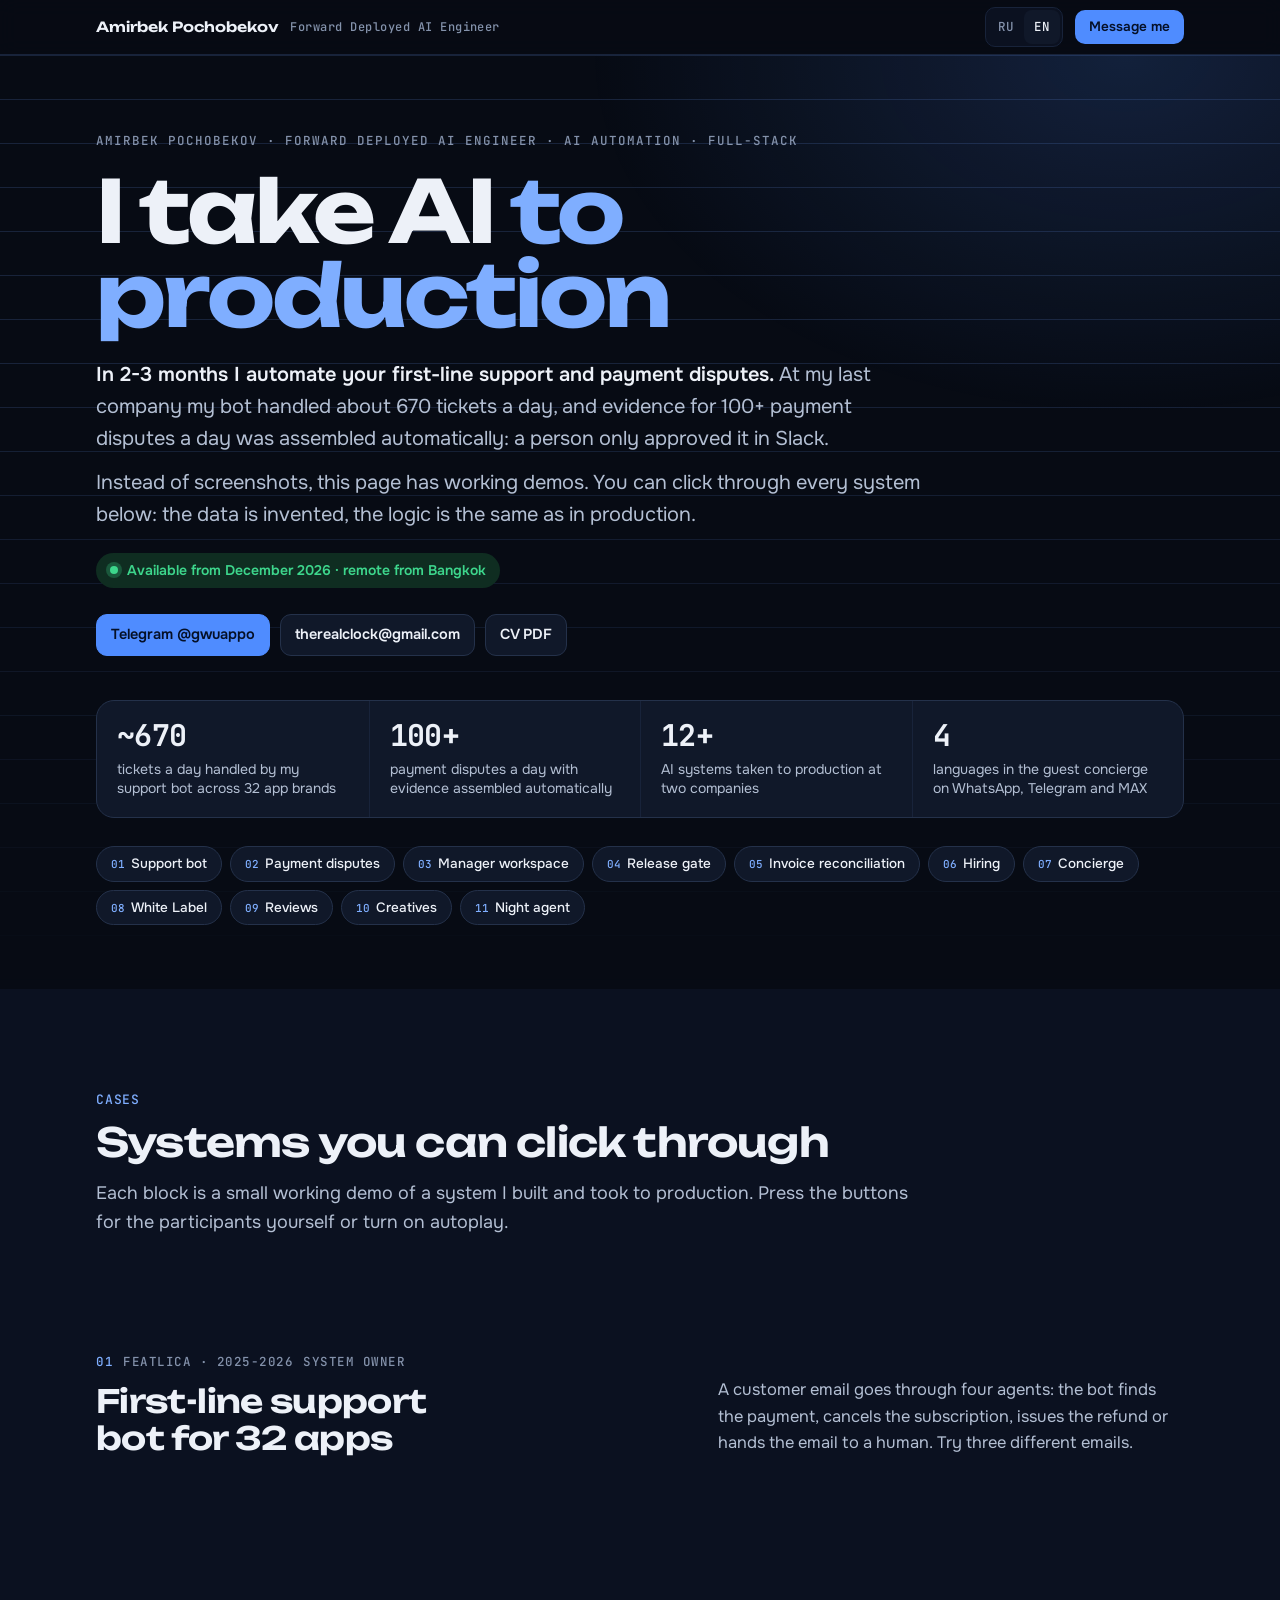
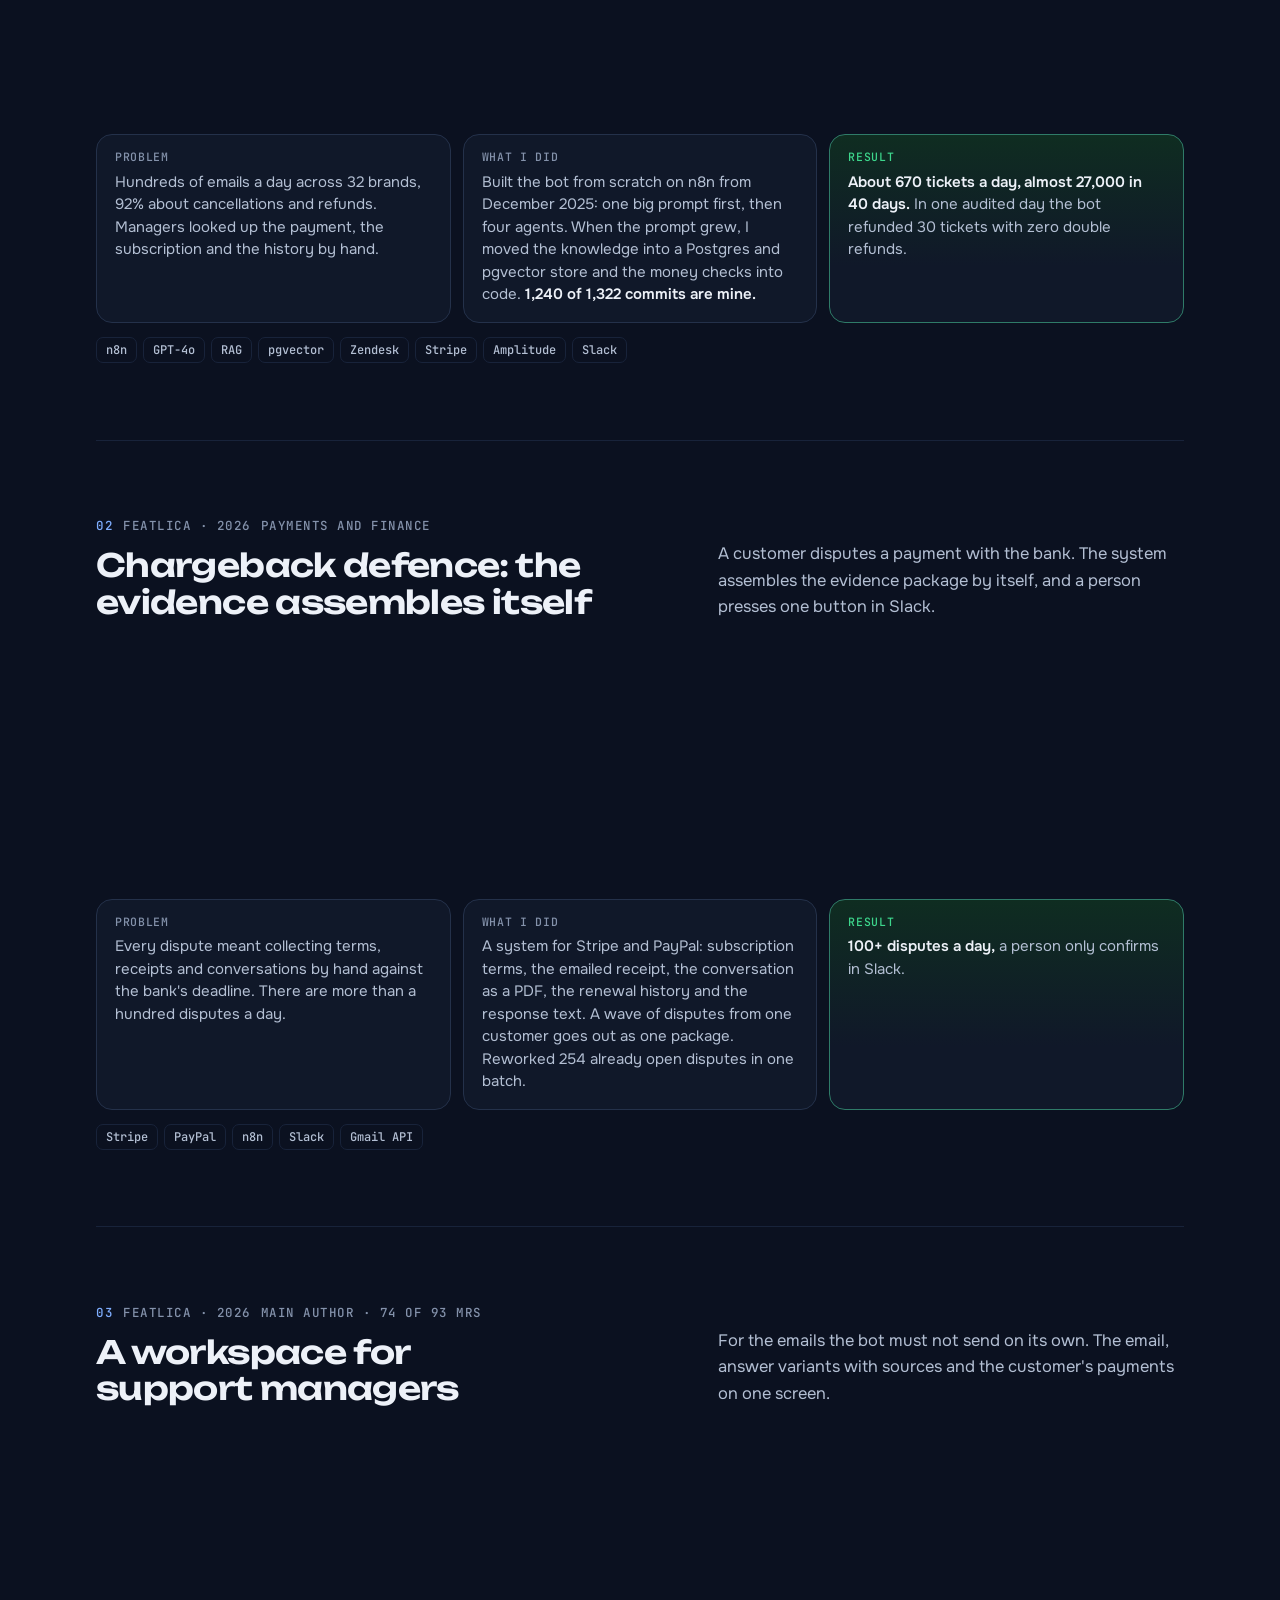
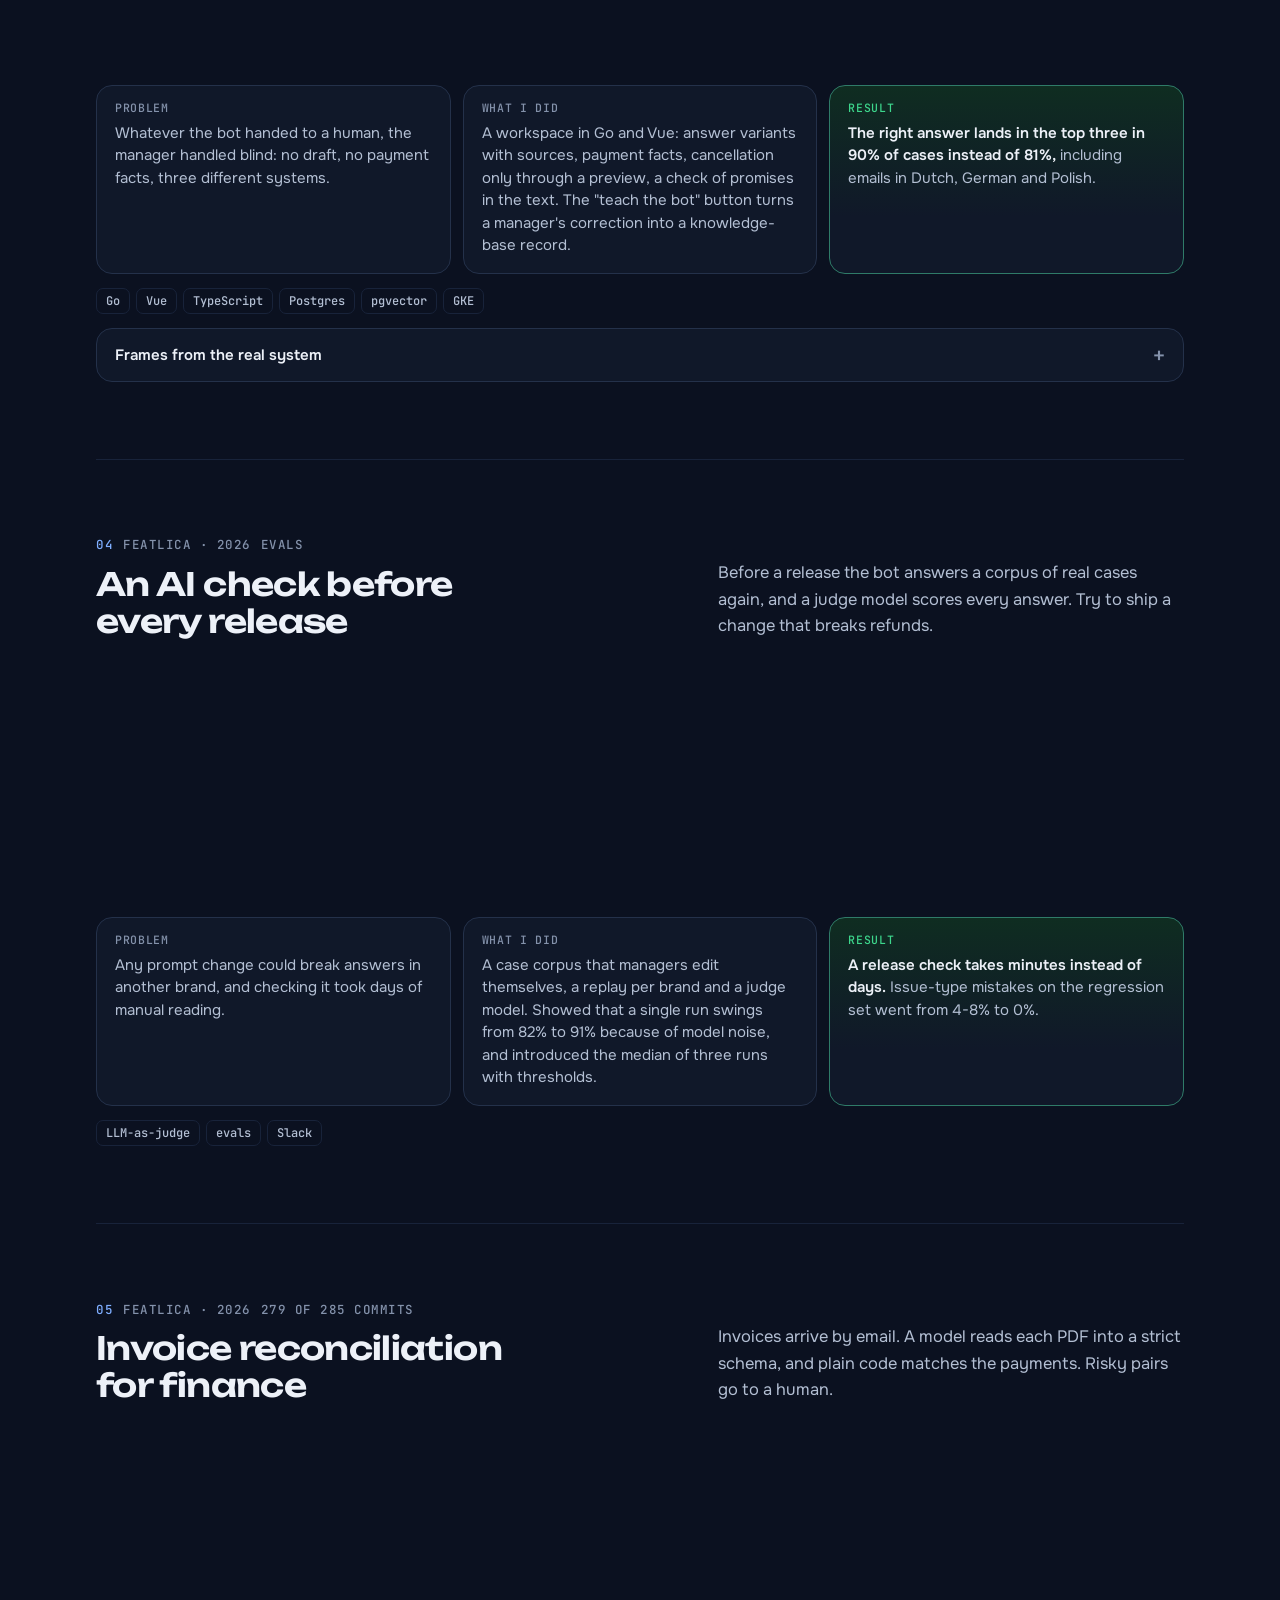
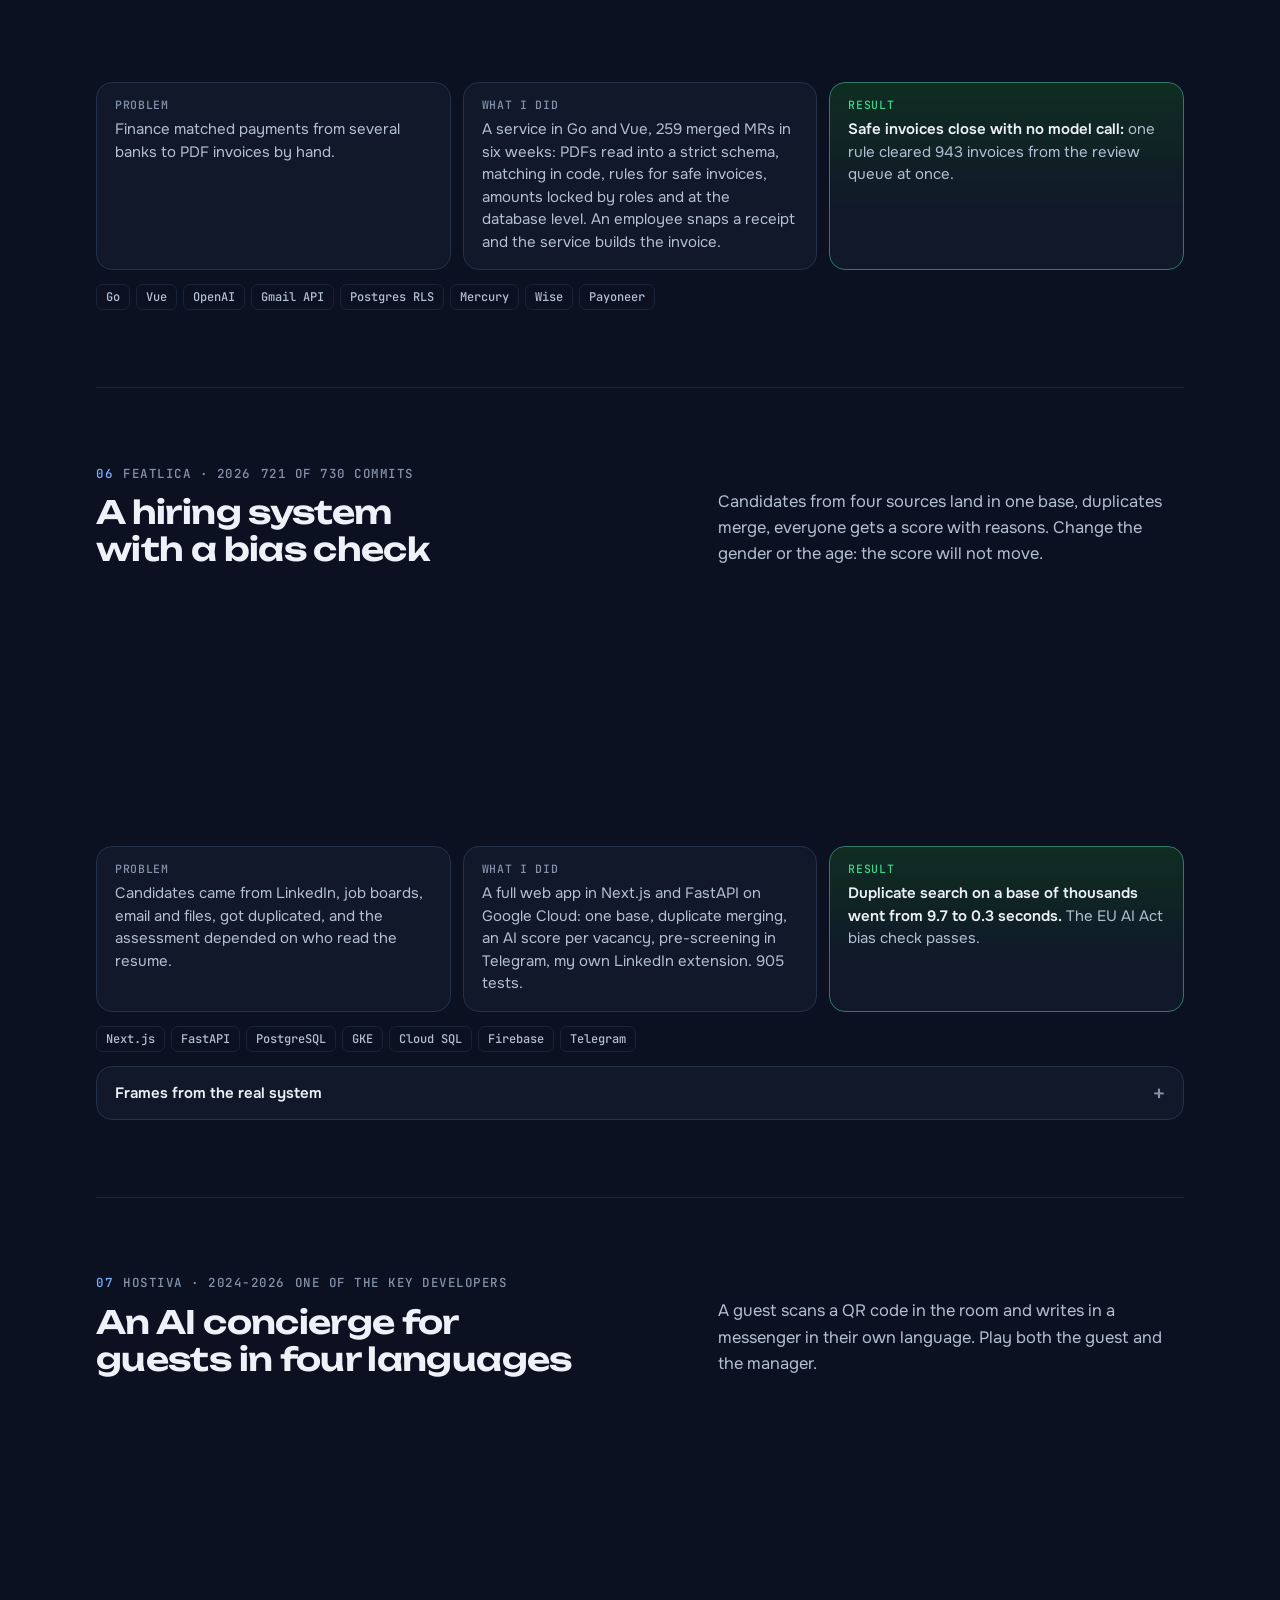
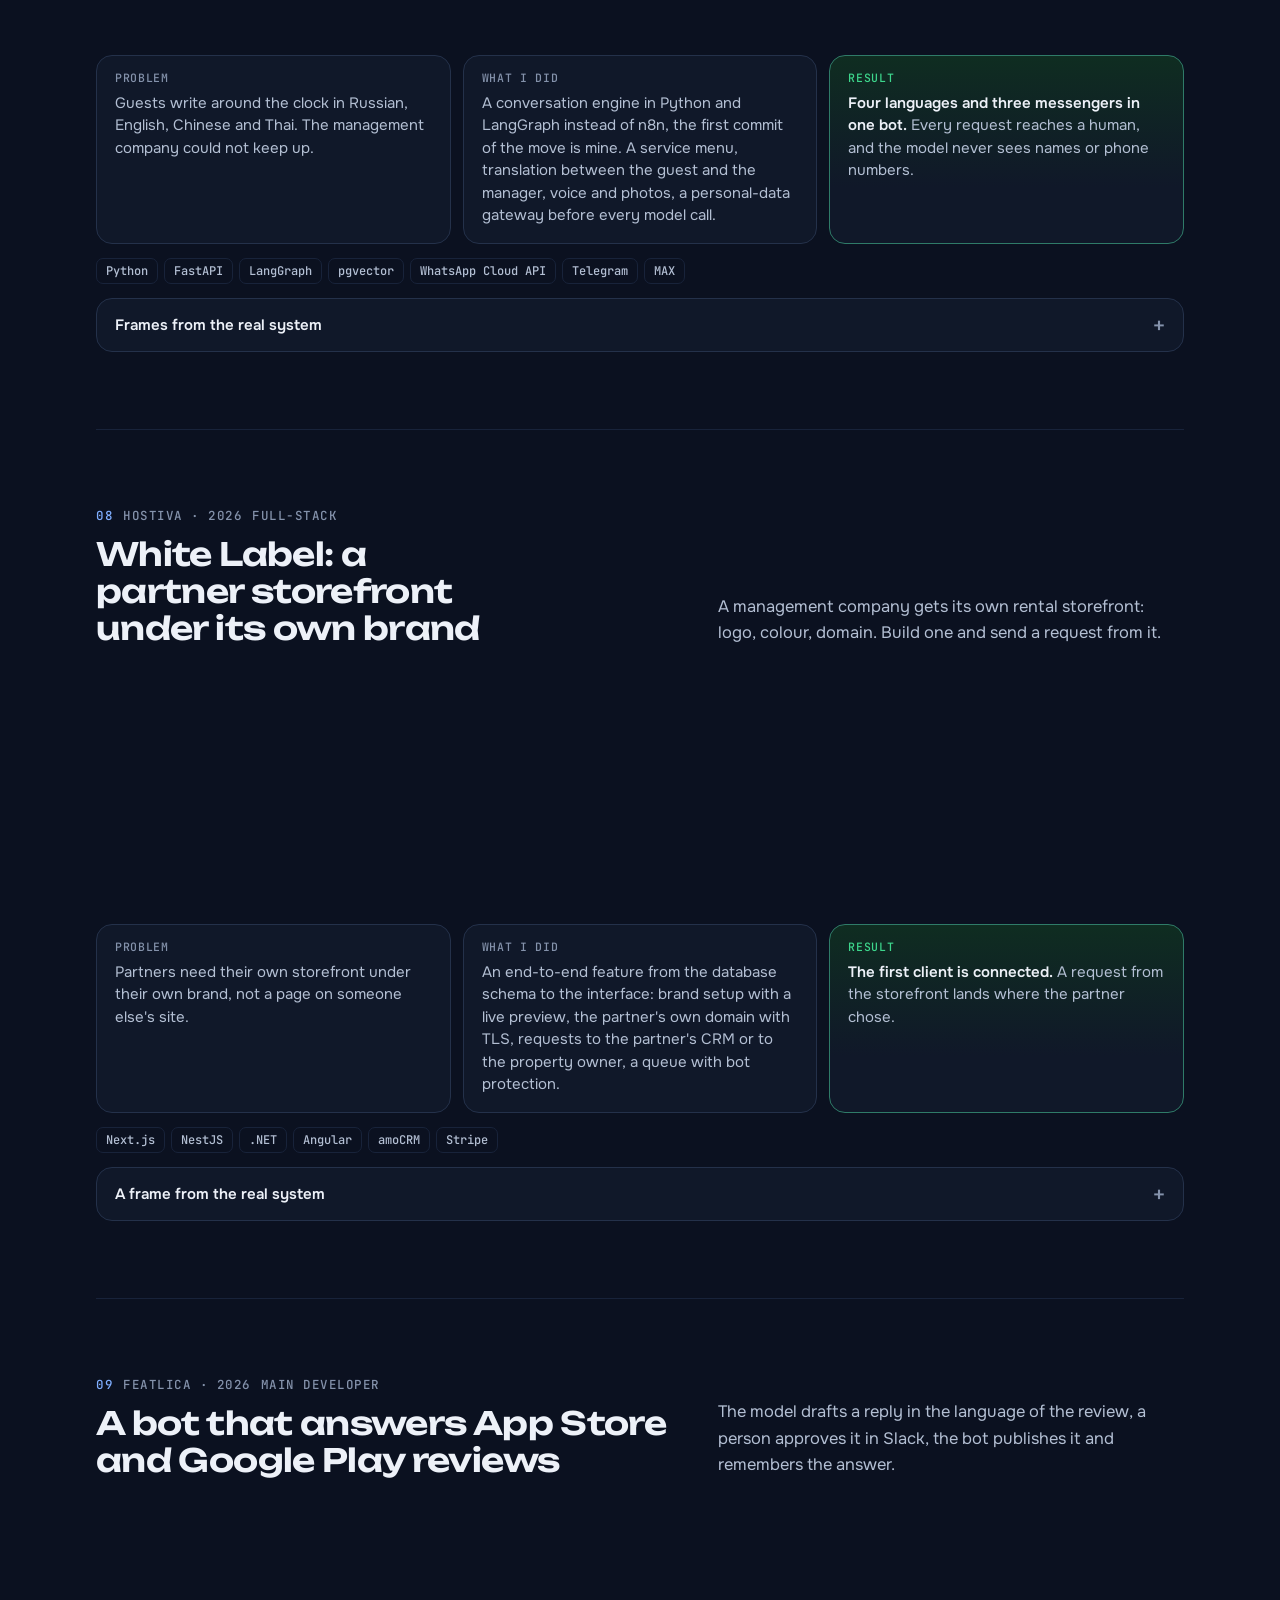
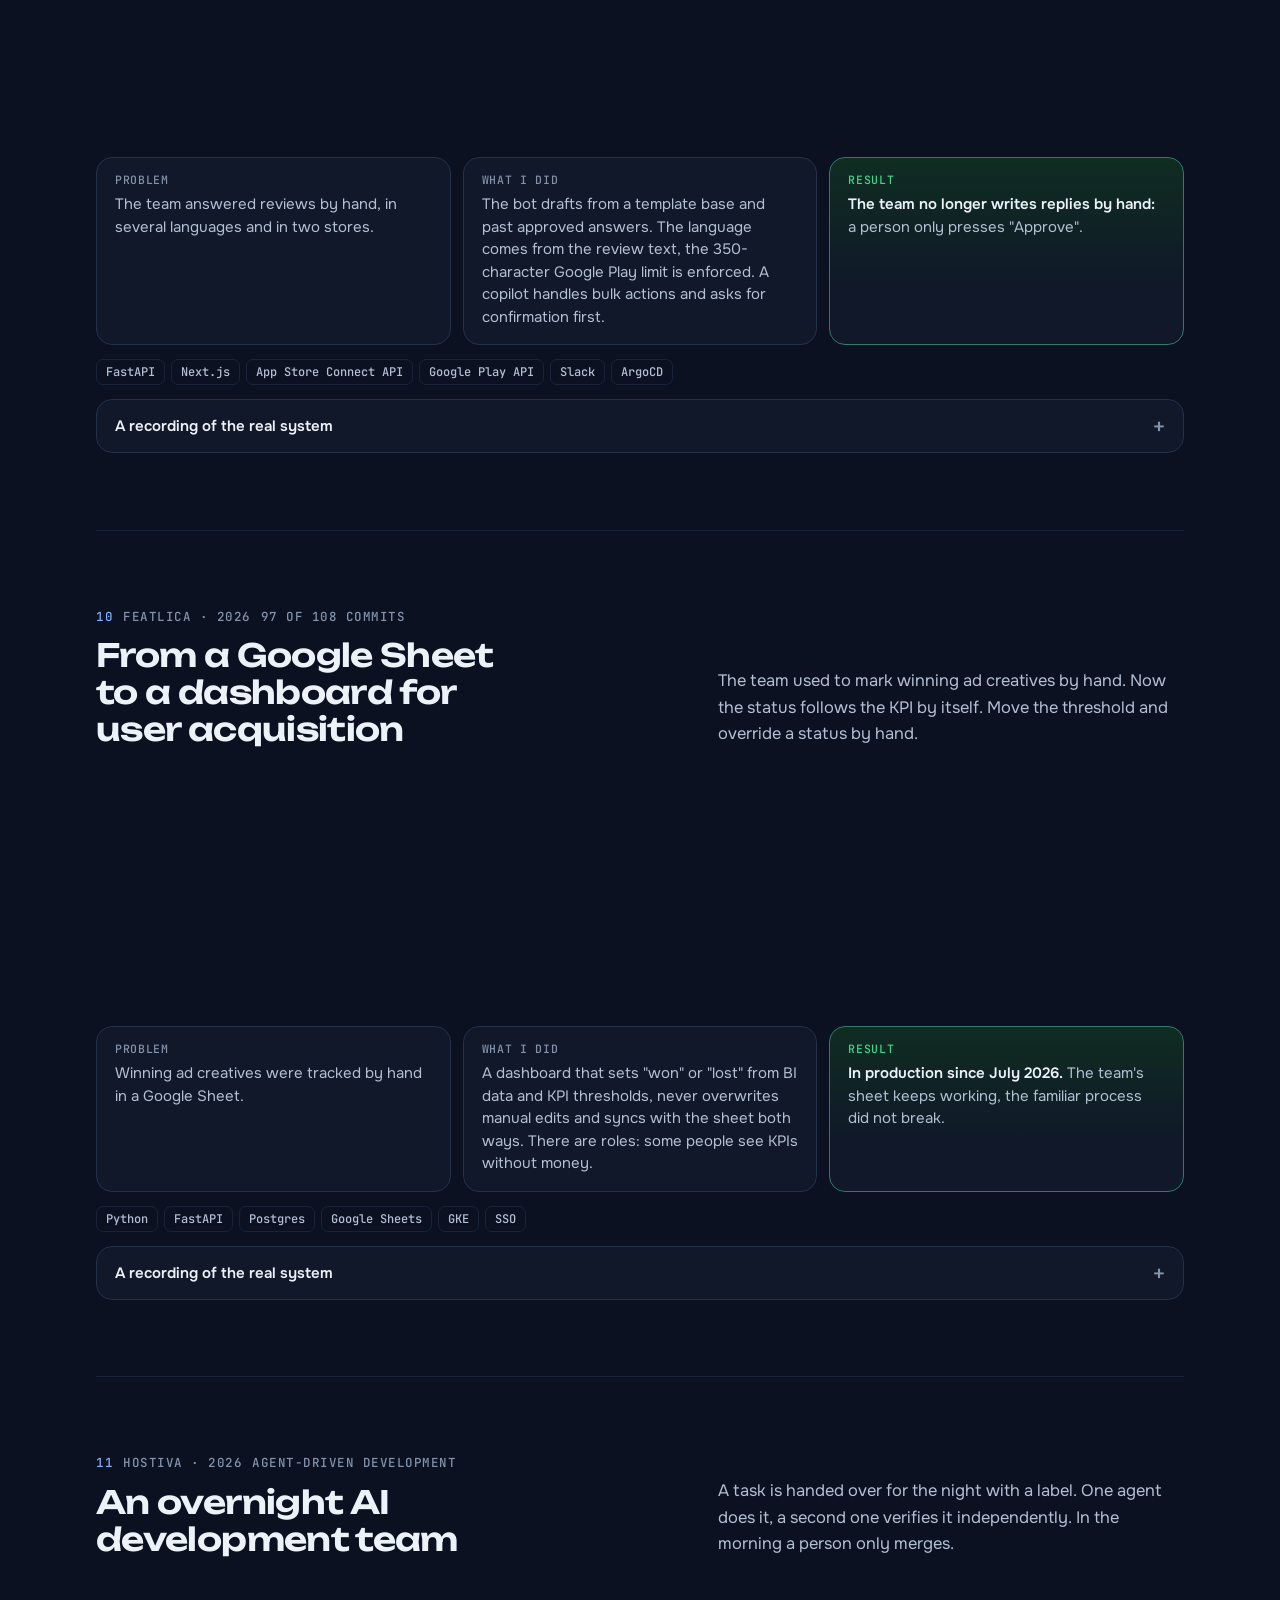
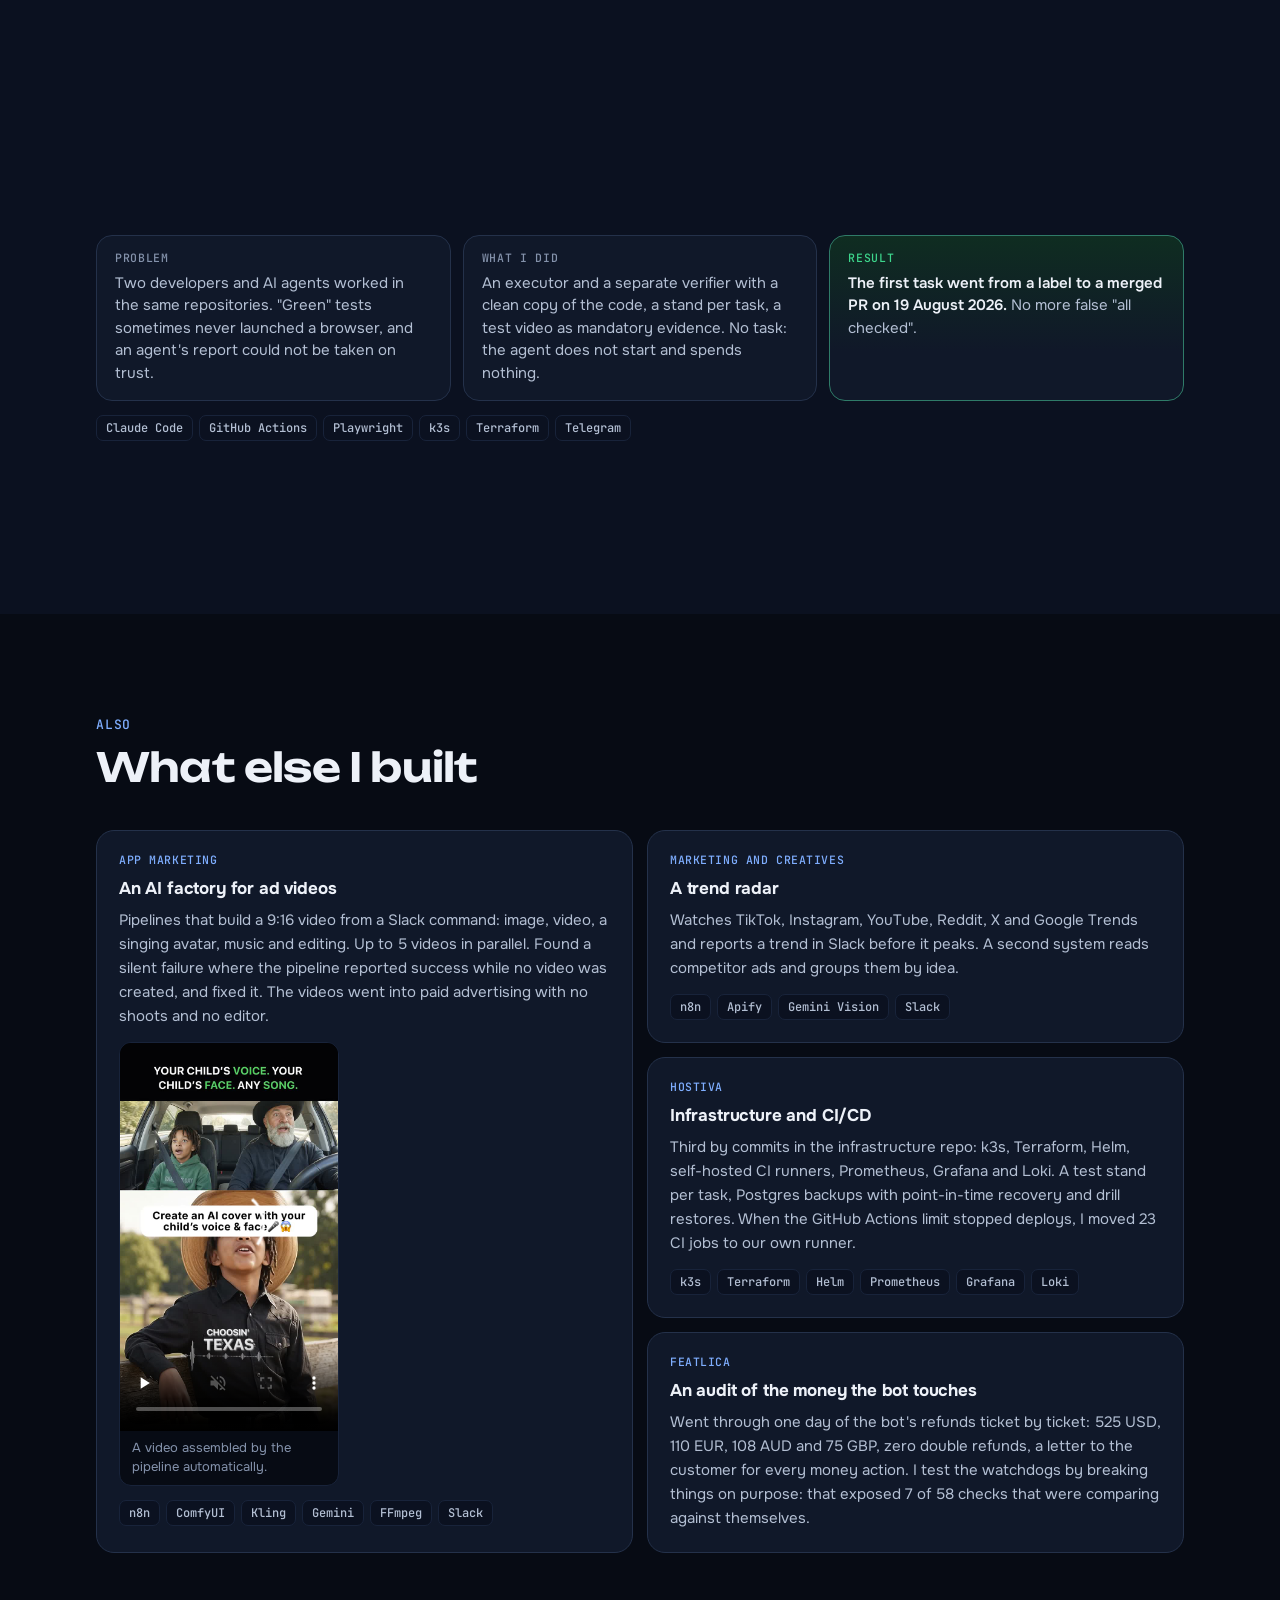
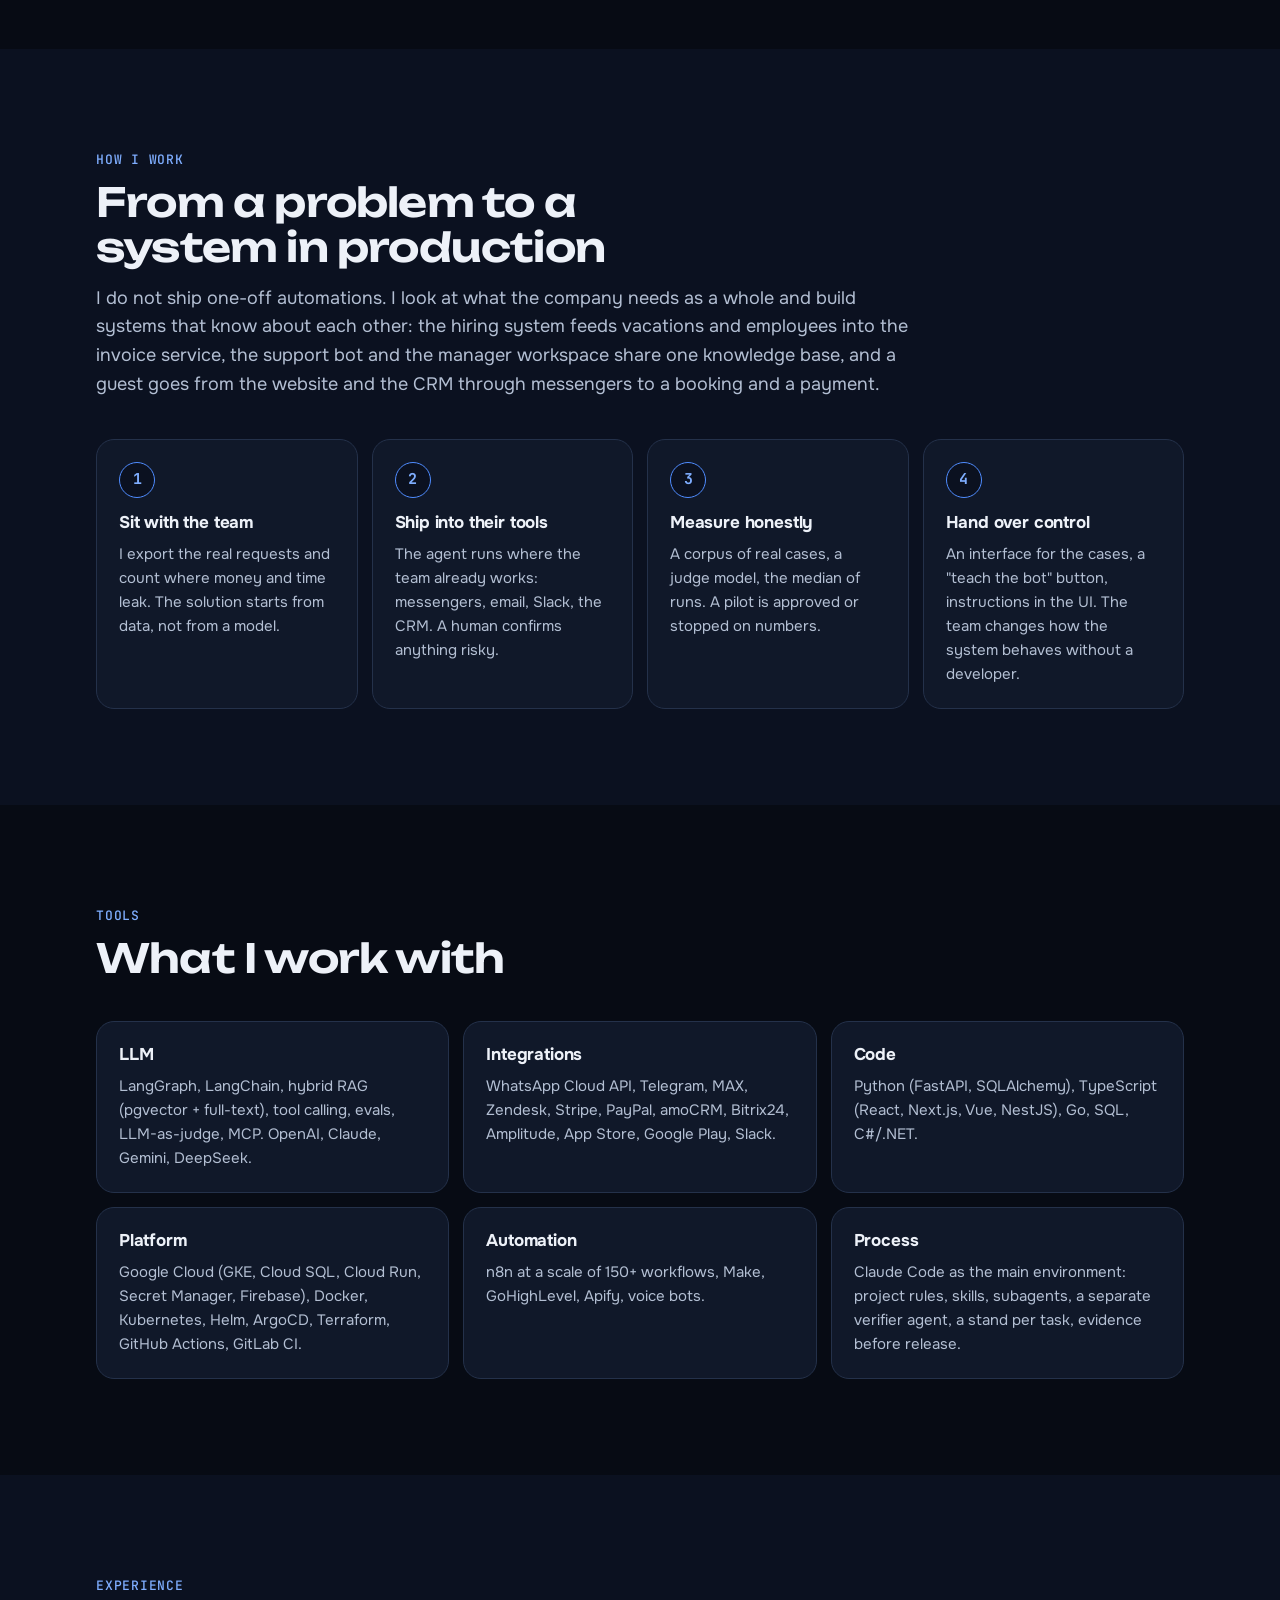
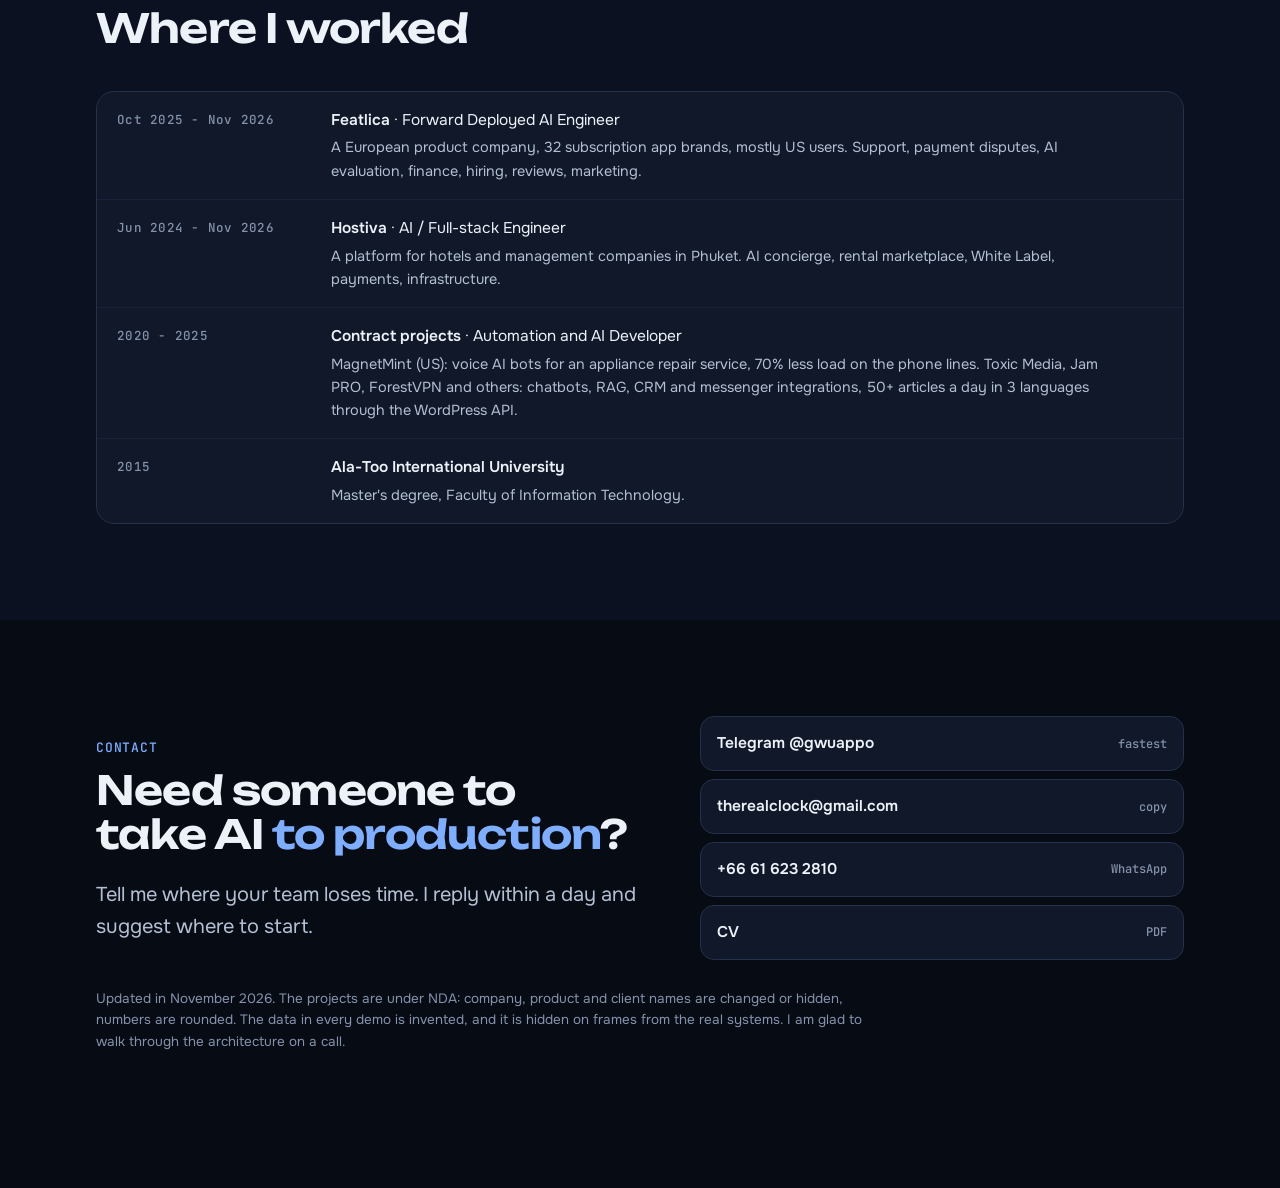
==== commit 7261bdcb: "New portfolio: every case is a working mini app Co-Authored-By: Claude Fable 5.2 <noreply@anthropic." ====
--- a/v2/index.html
+++ b/v2/index.html
@@ -1,381 +1,4 @@
 <!doctype html>
-<html lang="ru" data-lang="ru">
-<head>
-<meta charset="utf-8">
-<meta name="viewport" content="width=device-width, initial-scale=1, viewport-fit=cover">
-<title data-ru="Амирбек Почобеков · Forward Deployed AI Engineer" data-en="Amirbek Pochobekov · Forward Deployed AI Engineer">Амирбек Почобеков · Forward Deployed AI Engineer</title>
-<meta name="description" content="Forward Deployed AI Engineer. AI systems for support, payment disputes, finance and hiring, shown as small working demos you can click through.">
-<meta name="robots" content="noindex">
-<meta property="og:type" content="website">
-<meta property="og:title" content="Amirbek Pochobekov · Forward Deployed AI Engineer">
-<meta property="og:description" content="AI systems for support, payment disputes, finance and hiring, shown as working demos.">
-<meta name="theme-color" content="#070B14">
-<link rel="icon" href="data:image/svg+xml,%3Csvg xmlns='http://www.w3.org/2000/svg' viewBox='0 0 32 32'%3E%3Crect width='32' height='32' rx='8' fill='%234F8CFF'/%3E%3Cpath d='M9 23l7-15 7 15M11.800 18h8.400' fill='none' stroke='%23051027' stroke-width='3' stroke-linecap='round' stroke-linejoin='round'/%3E%3C/svg%3E">
-<link rel="preconnect" href="https://fonts.googleapis.com">
-<link rel="preconnect" href="https://fonts.gstatic.com" crossorigin>
-<link rel="stylesheet" href="https://fonts.googleapis.com/css2?family=JetBrains+Mono:wght@400;500;700&family=Onest:wght@400;500;600;700&family=Unbounded:wght@500;600;700&display=swap">
-<link rel="stylesheet" href="site.css">
-</head>
-<body>
-<div class="prog" aria-hidden="true"></div>
-<div class="page">
-
-<header class="top"><div class="wrap top-in">
-  <a class="top-name" href="#top"><span lang="ru">Амирбек Почобеков</span><span lang="en">Amirbek Pochobekov</span></a>
-  <span class="top-role">Forward Deployed AI Engineer</span>
-  <span class="sp"></span>
-  <div class="langsw" role="group" aria-label="Language"><button type="button" data-setlang="ru" aria-pressed="true">RU</button><button type="button" data-setlang="en" aria-pressed="false">EN</button></div>
-  <a class="top-cta" href="https://t.me/gwuappo" target="_blank" rel="noopener"><span lang="ru">Написать</span><span lang="en">Message me</span></a>
-</div></header>
-
-<main id="top">
-<section class="hero"><div class="wrap">
-  <p class="kicker"><span lang="ru">Амирбек Почобеков · Forward Deployed AI Engineer · AI-автоматизация · full-stack</span><span lang="en">Amirbek Pochobekov · Forward Deployed AI Engineer · AI automation · full-stack</span></p>
-  <h1><span lang="ru">Довожу AI <em>до прода</em></span><span lang="en">I take AI <em>to production</em></span></h1>
-  <p class="lead" lang="ru"><b>За 2-3 месяца автоматизирую первую линию поддержки и споры по платежам.</b> В прошлой компании мой бот закрывал около 670 обращений в день, а доказательства по 100+ спорам в день собирались сами: человек только подтверждал в Slack.</p>
-  <p class="lead" lang="en"><b>In 2-3 months I automate your first-line support and payment disputes.</b> At my last company my bot handled about 670 tickets a day, and evidence for 100+ payment disputes a day was assembled automatically: a person only approved it in Slack.</p>
-  <p class="lead" lang="ru" style="margin-top:12px">Вместо скриншотов здесь рабочие демо. Каждую систему ниже можно понажимать: данные выдуманы, логика та же, что в проде.</p>
-  <p class="lead" lang="en" style="margin-top:12px">Instead of screenshots, this page has working demos. You can click through every system below: the data is invented, the logic is the same as in production.</p>
-  <p class="avail"><span lang="ru">Свободен с декабря 2026 · удалённо из Бангкока</span><span lang="en">Available from December 2026 · remote from Bangkok</span></p>
-  <div class="cta">
-    <a class="btn btn-acc" href="https://t.me/gwuappo" target="_blank" rel="noopener">Telegram @gwuappo</a>
-    <a class="btn" href="mailto:therealclock@gmail.com">therealclock@gmail.com</a>
-    <a class="btn" lang="ru" href="cv/Pochobekov_Amirbek_CV_RU.pdf" target="_blank" rel="noopener">Резюме PDF</a>
-    <a class="btn" lang="en" href="cv/Pochobekov_Amirbek_CV_EN.pdf" target="_blank" rel="noopener">CV PDF</a>
-  </div>
-  <div class="facts">
-    <div><b>~670</b><span lang="ru">обращений в день закрывал мой бот поддержки по 32 брендам</span><span lang="en">tickets a day handled by my support bot across 32 app brands</span></div>
-    <div><b>100+</b><span lang="ru">споров по платежам в день: доказательства собираются сами</span><span lang="en">payment disputes a day with evidence assembled automatically</span></div>
-    <div><b>12+</b><span lang="ru">AI-систем доведено до прода в двух компаниях</span><span lang="en">AI systems taken to production at two companies</span></div>
-    <div><b>4</b><span lang="ru">языка у консьержа для гостей в WhatsApp, Telegram и MAX</span><span lang="en">languages in the guest concierge on WhatsApp, Telegram and MAX</span></div>
-  </div>
-  <nav class="route" aria-label="Demos">
-    <a href="#support"><b>01</b><span lang="ru">Бот поддержки</span><span lang="en">Support bot</span></a>
-    <a href="#disputes"><b>02</b><span lang="ru">Споры по платежам</span><span lang="en">Payment disputes</span></a>
-    <a href="#copilot"><b>03</b><span lang="ru">Рабочее место менеджера</span><span lang="en">Manager workspace</span></a>
-    <a href="#gate"><b>04</b><span lang="ru">Проверка перед релизом</span><span lang="en">Release gate</span></a>
-    <a href="#recon"><b>05</b><span lang="ru">Сверка счетов</span><span lang="en">Invoice reconciliation</span></a>
-    <a href="#hiring"><b>06</b><span lang="ru">Найм</span><span lang="en">Hiring</span></a>
-    <a href="#concierge"><b>07</b><span lang="ru">Консьерж</span><span lang="en">Concierge</span></a>
-    <a href="#whitelabel"><b>08</b>White Label</a>
-    <a href="#reviews"><b>09</b><span lang="ru">Отзывы</span><span lang="en">Reviews</span></a>
-    <a href="#creatives"><b>10</b><span lang="ru">Креативы</span><span lang="en">Creatives</span></a>
-    <a href="#nightagent"><b>11</b><span lang="ru">Ночной агент</span><span lang="en">Night agent</span></a>
-  </nav>
-</div></section>
-
-<section id="cases" class="band"><div class="wrap">
-  <div class="sh"><span class="sn"><span lang="ru">Кейсы</span><span lang="en">Cases</span></span>
-    <h2><span lang="ru">Системы, которые можно потрогать</span><span lang="en">Systems you can click through</span></h2>
-    <p lang="ru">Каждый блок это маленькое рабочее демо системы, которую я построил и довёл до прода. Нажимайте кнопки за участников сами или включите автопоказ.</p>
-    <p lang="en">Each block is a small working demo of a system I built and took to production. Press the buttons for the participants yourself or turn on autoplay.</p>
-  </div>
-
-  <article class="case" id="support">
-    <div class="case-h">
-      <div><div class="case-meta"><b>01</b><span>Featlica · 2025-2026</span><span lang="ru">владелец системы</span><span lang="en">system owner</span></div>
-        <h3><span lang="ru">Бот первой линии поддержки для 32 приложений</span><span lang="en">First-line support bot for 32 apps</span></h3></div>
-      <p lang="ru">Письмо клиента проходит четыре агента: бот находит платёж, отменяет подписку, оформляет возврат или отдаёт письмо человеку. Попробуйте три разных письма.</p>
-      <p lang="en">A customer email goes through four agents: the bot finds the payment, cancels the subscription, issues the refund or hands the email to a human. Try three different emails.</p>
-    </div>
-    <div class="app" data-app="support" data-open></div>
-    <dl class="pdr">
-      <div><dt><span lang="ru">Проблема</span><span lang="en">Problem</span></dt><dd lang="ru">Сотни писем в день по 32 брендам, 92% про отмены и возвраты. Менеджеры вручную искали платёж, подписку и историю.</dd><dd lang="en">Hundreds of emails a day across 32 brands, 92% about cancellations and refunds. Managers looked up the payment, the subscription and the history by hand.</dd></div>
-      <div><dt><span lang="ru">Что сделал</span><span lang="en">What I did</span></dt><dd lang="ru">Собрал бота с нуля на n8n с декабря 2025: сначала один большой промпт, потом четыре агента. Когда промпт вырос, вынес знания в базу на Postgres и pgvector, а проверки денег в код. <b>1 240 из 1 322 коммитов мои.</b></dd><dd lang="en">Built the bot from scratch on n8n from December 2025: one big prompt first, then four agents. When the prompt grew, I moved the knowledge into a Postgres and pgvector store and the money checks into code. <b>1,240 of 1,322 commits are mine.</b></dd></div>
-      <div class="res"><dt><span lang="ru">Результат</span><span lang="en">Result</span></dt><dd lang="ru"><b>Около 670 обращений в день, почти 27 тысяч за 40 дней.</b> За проверенные сутки бот вернул деньги по 30 тикетам без единого двойного возврата.</dd><dd lang="en"><b>About 670 tickets a day, almost 27,000 in 40 days.</b> In one audited day the bot refunded 30 tickets with zero double refunds.</dd></div>
-    </dl>
-    <div class="case-foot"><div class="tags"><span>n8n</span><span>GPT-4o</span><span>RAG</span><span>pgvector</span><span>Zendesk</span><span>Stripe</span><span>Amplitude</span><span>Slack</span></div></div>
-  </article>
-
-  <article class="case" id="disputes">
-    <div class="case-h">
-      <div><div class="case-meta"><b>02</b><span>Featlica · 2026</span><span lang="ru">платежи и финансы</span><span lang="en">payments and finance</span></div>
-        <h3><span lang="ru">Защита от чарджбэков: доказательства собираются сами</span><span lang="en">Chargeback defence: the evidence assembles itself</span></h3></div>
-      <p lang="ru">Клиент оспорил платёж в банке. Система сама собирает пакет доказательств, а человек нажимает одну кнопку в Slack.</p>
-      <p lang="en">A customer disputes a payment with the bank. The system assembles the evidence package by itself, and a person presses one button in Slack.</p>
-    </div>
-    <div class="app" data-app="disputes"></div>
-    <dl class="pdr">
-      <div><dt><span lang="ru">Проблема</span><span lang="en">Problem</span></dt><dd lang="ru">Каждый спор это ручной сбор условий, чеков и переписки под дедлайн банка. Споров больше сотни в день.</dd><dd lang="en">Every dispute meant collecting terms, receipts and conversations by hand against the bank's deadline. There are more than a hundred disputes a day.</dd></div>
-      <div><dt><span lang="ru">Что сделал</span><span lang="en">What I did</span></dt><dd lang="ru">Система для Stripe и PayPal: условия подписки, чек из почты, переписка в PDF, история продлений и текст ответа. Волна споров одного клиента уходит одним пакетом. Разом переделал 254 уже открытых спора.</dd><dd lang="en">A system for Stripe and PayPal: subscription terms, the emailed receipt, the conversation as a PDF, the renewal history and the response text. A wave of disputes from one customer goes out as one package. Reworked 254 already open disputes in one batch.</dd></div>
-      <div class="res"><dt><span lang="ru">Результат</span><span lang="en">Result</span></dt><dd lang="ru"><b>100+ споров в день,</b> человек только подтверждает в Slack.</dd><dd lang="en"><b>100+ disputes a day,</b> a person only confirms in Slack.</dd></div>
-    </dl>
-    <div class="case-foot"><div class="tags"><span>Stripe</span><span>PayPal</span><span>n8n</span><span>Slack</span><span>Gmail API</span></div></div>
-  </article>
-
-  <article class="case" id="copilot">
-    <div class="case-h">
-      <div><div class="case-meta"><b>03</b><span>Featlica · 2026</span><span lang="ru">основной автор · 74 из 93 MR</span><span lang="en">main author · 74 of 93 MRs</span></div>
-        <h3><span lang="ru">Рабочее место менеджера поддержки</span><span lang="en">A workspace for support managers</span></h3></div>
-      <p lang="ru">Для писем, которые бот не должен отправлять сам. Письмо, варианты ответа с источниками и платежи клиента на одном экране.</p>
-      <p lang="en">For the emails the bot must not send on its own. The email, answer variants with sources and the customer's payments on one screen.</p>
-    </div>
-    <div class="app" data-app="copilot"></div>
-    <dl class="pdr">
-      <div><dt><span lang="ru">Проблема</span><span lang="en">Problem</span></dt><dd lang="ru">То, что бот отдавал человеку, менеджер разбирал вслепую: без черновика, без фактов о платеже, в трёх разных системах.</dd><dd lang="en">Whatever the bot handed to a human, the manager handled blind: no draft, no payment facts, three different systems.</dd></div>
-      <div><dt><span lang="ru">Что сделал</span><span lang="en">What I did</span></dt><dd lang="ru">Рабочее место на Go и Vue: варианты ответа с источниками, факты о платеже, отмена только через предпросмотр, проверка обещаний в тексте. Кнопка «научить бота» превращает правку менеджера в запись базы знаний.</dd><dd lang="en">A workspace in Go and Vue: answer variants with sources, payment facts, cancellation only through a preview, a check of promises in the text. The "teach the bot" button turns a manager's correction into a knowledge-base record.</dd></div>
-      <div class="res"><dt><span lang="ru">Результат</span><span lang="en">Result</span></dt><dd lang="ru"><b>Нужный ответ попадает в первую тройку в 90% случаев вместо 81%,</b> в том числе для писем на голландском, немецком и польском.</dd><dd lang="en"><b>The right answer lands in the top three in 90% of cases instead of 81%,</b> including emails in Dutch, German and Polish.</dd></div>
-    </dl>
-    <div class="case-foot"><div class="tags"><span>Go</span><span>Vue</span><span>TypeScript</span><span>Postgres</span><span>pgvector</span><span>GKE</span></div></div>
-    <details class="more"><summary><span lang="ru">Кадры из настоящей системы</span><span lang="en">Frames from the real system</span></summary><div class="more-in"><div class="shots">
-      <figure class="w"><img src="shots/sb-real-ticket.jpg" alt="Live ticket screen" loading="lazy"><figcaption lang="ru">Живой экран тикета в песочнице. Данные клиента скрыты.</figcaption><figcaption lang="en">The live ticket screen in the sandbox. Customer data is hidden.</figcaption></figure>
-      <figure><img src="shots/sb-real-money.jpg" alt="Customer payments panel" loading="lazy"><figcaption lang="ru">Подписка и платёж клиента, отмена только через предпросмотр.</figcaption><figcaption lang="en">The customer's subscription and payment, cancellation only through a preview.</figcaption></figure>
-      <figure><img src="shots/sb-real-botcheck.jpg" alt="What the bot checked" loading="lazy"><figcaption lang="ru">Что бот проверил: фраза «no further charges» помечена, платёжка её не подтверждает.</figcaption><figcaption lang="en">What the bot checked: the phrase "no further charges" is flagged, the payment system does not confirm it.</figcaption></figure>
-    </div></div></details>
-  </article>
-
-  <article class="case" id="gate">
-    <div class="case-h">
-      <div><div class="case-meta"><b>04</b><span>Featlica · 2026</span><span>evals</span></div>
-        <h3><span lang="ru">Проверка AI перед каждым релизом</span><span lang="en">An AI check before every release</span></h3></div>
-      <p lang="ru">Перед релизом бот заново отвечает на корпус реальных кейсов, а модель-судья оценивает каждый ответ. Попробуйте выпустить правку, которая ломает возвраты.</p>
-      <p lang="en">Before a release the bot answers a corpus of real cases again, and a judge model scores every answer. Try to ship a change that breaks refunds.</p>
-    </div>
-    <div class="app" data-app="gate"></div>
-    <dl class="pdr">
-      <div><dt><span lang="ru">Проблема</span><span lang="en">Problem</span></dt><dd lang="ru">Любая правка промпта могла сломать ответы в другом бренде, а проверяли это днями вручную.</dd><dd lang="en">Any prompt change could break answers in another brand, and checking it took days of manual reading.</dd></div>
-      <div><dt><span lang="ru">Что сделал</span><span lang="en">What I did</span></dt><dd lang="ru">Корпус кейсов, который менеджеры правят сами, прогон по брендам и модель-судья. Показал, что один прогон гуляет от 82% до 91% из-за шума модели, и ввёл медиану трёх прогонов с порогами.</dd><dd lang="en">A case corpus that managers edit themselves, a replay per brand and a judge model. Showed that a single run swings from 82% to 91% because of model noise, and introduced the median of three runs with thresholds.</dd></div>
-      <div class="res"><dt><span lang="ru">Результат</span><span lang="en">Result</span></dt><dd lang="ru"><b>Проверка релиза занимает минуты вместо дней.</b> Ошибки в определении типа обращения на регрессионном наборе упали с 4-8% до 0%.</dd><dd lang="en"><b>A release check takes minutes instead of days.</b> Issue-type mistakes on the regression set went from 4-8% to 0%.</dd></div>
-    </dl>
-    <div class="case-foot"><div class="tags"><span>LLM-as-judge</span><span>evals</span><span>Slack</span></div></div>
-  </article>
-
-  <article class="case" id="recon">
-    <div class="case-h">
-      <div><div class="case-meta"><b>05</b><span>Featlica · 2026</span><span lang="ru">279 из 285 коммитов</span><span lang="en">279 of 285 commits</span></div>
-        <h3><span lang="ru">Сверка счетов с банком для финансов</span><span lang="en">Invoice reconciliation for finance</span></h3></div>
-      <p lang="ru">Счета приходят на почту. Модель читает PDF по строгой схеме, а сопоставляет платежи обычный код. Спорные пары уходят человеку.</p>
-      <p lang="en">Invoices arrive by email. A model reads each PDF into a strict schema, and plain code matches the payments. Risky pairs go to a human.</p>
-    </div>
-    <div class="app" data-app="recon"></div>
-    <dl class="pdr">
-      <div><dt><span lang="ru">Проблема</span><span lang="en">Problem</span></dt><dd lang="ru">Финансы вручную сверяли платежи из нескольких банков со счетами в PDF.</dd><dd lang="en">Finance matched payments from several banks to PDF invoices by hand.</dd></div>
-      <div><dt><span lang="ru">Что сделал</span><span lang="en">What I did</span></dt><dd lang="ru">Сервис на Go и Vue, 259 слитых MR за полтора месяца: чтение PDF в строгую схему, сопоставление в коде, правила для безопасных счетов, суммы закрыты ролями и на уровне базы. Сотрудник фотографирует чек, а сервис сам собирает инвойс.</dd><dd lang="en">A service in Go and Vue, 259 merged MRs in six weeks: PDFs read into a strict schema, matching in code, rules for safe invoices, amounts locked by roles and at the database level. An employee snaps a receipt and the service builds the invoice.</dd></div>
-      <div class="res"><dt><span lang="ru">Результат</span><span lang="en">Result</span></dt><dd lang="ru"><b>Безопасные счета закрываются без вызова модели:</b> после одного правила 943 счёта разом ушли из очереди проверки.</dd><dd lang="en"><b>Safe invoices close with no model call:</b> one rule cleared 943 invoices from the review queue at once.</dd></div>
-    </dl>
-    <div class="case-foot"><div class="tags"><span>Go</span><span>Vue</span><span>OpenAI</span><span>Gmail API</span><span>Postgres RLS</span><span>Mercury</span><span>Wise</span><span>Payoneer</span></div></div>
-  </article>
-
-  <article class="case" id="hiring">
-    <div class="case-h">
-      <div><div class="case-meta"><b>06</b><span>Featlica · 2026</span><span lang="ru">721 из 730 коммитов</span><span lang="en">721 of 730 commits</span></div>
-        <h3><span lang="ru">Система найма с проверкой на предвзятость</span><span lang="en">A hiring system with a bias check</span></h3></div>
-      <p lang="ru">Кандидаты из четырёх источников попадают в одну базу, дубли склеиваются, каждый получает балл с объяснением. Поменяйте пол или возраст: балл не изменится.</p>
-      <p lang="en">Candidates from four sources land in one base, duplicates merge, everyone gets a score with reasons. Change the gender or the age: the score will not move.</p>
-    </div>
-    <div class="app" data-app="hiring"></div>
-    <dl class="pdr">
-      <div><dt><span lang="ru">Проблема</span><span lang="en">Problem</span></dt><dd lang="ru">Кандидаты приходили из LinkedIn, сайтов вакансий, почты и файлов, дублировались, а оценка зависела от того, кто читал резюме.</dd><dd lang="en">Candidates came from LinkedIn, job boards, email and files, got duplicated, and the assessment depended on who read the resume.</dd></div>
-      <div><dt><span lang="ru">Что сделал</span><span lang="en">What I did</span></dt><dd lang="ru">Полноценное веб-приложение на Next.js и FastAPI в Google Cloud: единая база, склейка дублей, AI-балл под вакансию, прескрининг в Telegram, своё расширение для LinkedIn. 905 тестов.</dd><dd lang="en">A full web app in Next.js and FastAPI on Google Cloud: one base, duplicate merging, an AI score per vacancy, pre-screening in Telegram, my own LinkedIn extension. 905 tests.</dd></div>
-      <div class="res"><dt><span lang="ru">Результат</span><span lang="en">Result</span></dt><dd lang="ru"><b>Поиск дублей на базе в тысячи кандидатов ускорен с 9,7 до 0,3 секунды.</b> Проверка на предвзятость по EU AI Act пройдена.</dd><dd lang="en"><b>Duplicate search on a base of thousands went from 9.7 to 0.3 seconds.</b> The EU AI Act bias check passes.</dd></div>
-    </dl>
-    <div class="case-foot"><div class="tags"><span>Next.js</span><span>FastAPI</span><span>PostgreSQL</span><span>GKE</span><span>Cloud SQL</span><span>Firebase</span><span>Telegram</span></div></div>
-    <details class="more"><summary><span lang="ru">Кадры из настоящей системы</span><span lang="en">Frames from the real system</span></summary><div class="more-in"><div class="shots">
-      <figure class="w"><img src="shots/hr-inbox-dark.jpg" alt="Candidate thread with AI analysis" loading="lazy"><figcaption lang="ru">Переписка с кандидатом и AI-анализ. Демо-данные.</figcaption><figcaption lang="en">A candidate thread with the AI analysis. Demo data.</figcaption></figure>
-      <figure><img src="shots/hr-real-candidate.jpg" alt="Candidate card with AI score" loading="lazy"><figcaption lang="ru">Живой интерфейс: AI-балл и разбор кандидата. Данные скрыты.</figcaption><figcaption lang="en">Live interface: the AI score and the candidate breakdown. Data hidden.</figcaption></figure>
-      <figure><img src="shots/hr-bias-dark.jpg" alt="Bias check screen" loading="lazy"><figcaption lang="ru">Экран проверки на предвзятость.</figcaption><figcaption lang="en">The bias check screen.</figcaption></figure>
-    </div></div></details>
-  </article>
-
-  <article class="case" id="concierge">
-    <div class="case-h">
-      <div><div class="case-meta"><b>07</b><span>Hostiva · 2024-2026</span><span lang="ru">один из ключевых разработчиков</span><span lang="en">one of the key developers</span></div>
-        <h3><span lang="ru">AI-консьерж для гостей на четырёх языках</span><span lang="en">An AI concierge for guests in four languages</span></h3></div>
-      <p lang="ru">Гость сканирует QR в номере и пишет в мессенджер на своём языке. Сыграйте за гостя и за менеджера.</p>
-      <p lang="en">A guest scans a QR code in the room and writes in a messenger in their own language. Play both the guest and the manager.</p>
-    </div>
-    <div class="app" data-app="concierge"></div>
-    <dl class="pdr">
-      <div><dt><span lang="ru">Проблема</span><span lang="en">Problem</span></dt><dd lang="ru">Гости пишут круглосуточно на русском, английском, китайском и тайском. Управляющая компания не успевала отвечать.</dd><dd lang="en">Guests write around the clock in Russian, English, Chinese and Thai. The management company could not keep up.</dd></div>
-      <div><dt><span lang="ru">Что сделал</span><span lang="en">What I did</span></dt><dd lang="ru">Движок диалогов на Python и LangGraph вместо n8n, первый коммит переезда мой. Меню услуг, перевод между гостем и менеджером, голосовые и фото, шлюз персональных данных перед каждым вызовом модели.</dd><dd lang="en">A conversation engine in Python and LangGraph instead of n8n, the first commit of the move is mine. A service menu, translation between the guest and the manager, voice and photos, a personal-data gateway before every model call.</dd></div>
-      <div class="res"><dt><span lang="ru">Результат</span><span lang="en">Result</span></dt><dd lang="ru"><b>Четыре языка и три мессенджера в одном боте.</b> Каждая просьба доходит до человека, а модель не видит имён и телефонов.</dd><dd lang="en"><b>Four languages and three messengers in one bot.</b> Every request reaches a human, and the model never sees names or phone numbers.</dd></div>
-    </dl>
-    <div class="case-foot"><div class="tags"><span>Python</span><span>FastAPI</span><span>LangGraph</span><span>pgvector</span><span>WhatsApp Cloud API</span><span>Telegram</span><span>MAX</span></div></div>
-    <details class="more"><summary><span lang="ru">Кадры из настоящей системы</span><span lang="en">Frames from the real system</span></summary><div class="more-in"><div class="shots">
-      <figure class="w"><img src="shots/yl-tester.jpg" alt="Bot tester" loading="lazy"><figcaption lang="ru">Тестер бота: гость хочет забронировать виллу, бот уточняет страну и даёт кнопки.</figcaption><figcaption lang="en">The bot tester: a guest wants to book a villa, the bot asks for the country and offers buttons.</figcaption></figure>
-      <figure><img src="shots/yl-menu.jpg" alt="Menu builder" loading="lazy"><figcaption lang="ru">Конструктор меню после скана QR.</figcaption><figcaption lang="en">The menu builder shown after the QR scan.</figcaption></figure>
-      <figure><img src="shots/yl-overview.jpg" alt="Account overview" loading="lazy"><figcaption lang="ru">Операционный экран аккаунта: тикеты, проживание, бронирования.</figcaption><figcaption lang="en">The account operations screen: tickets, stays, bookings.</figcaption></figure>
-    </div></div></details>
-  </article>
-
-  <article class="case" id="whitelabel">
-    <div class="case-h">
-      <div><div class="case-meta"><b>08</b><span>Hostiva · 2026</span><span>full-stack</span></div>
-        <h3><span lang="ru">White Label: витрина партнёра под его брендом</span><span lang="en">White Label: a partner storefront under its own brand</span></h3></div>
-      <p lang="ru">Управляющая компания получает свою витрину аренды: логотип, цвет, домен. Соберите витрину и отправьте с неё заявку.</p>
-      <p lang="en">A management company gets its own rental storefront: logo, colour, domain. Build one and send a request from it.</p>
-    </div>
-    <div class="app" data-app="whitelabel"></div>
-    <dl class="pdr">
-      <div><dt><span lang="ru">Проблема</span><span lang="en">Problem</span></dt><dd lang="ru">Партнёрам нужна своя витрина объектов под своим брендом, а не страница на чужом сайте.</dd><dd lang="en">Partners need their own storefront under their own brand, not a page on someone else's site.</dd></div>
-      <div><dt><span lang="ru">Что сделал</span><span lang="en">What I did</span></dt><dd lang="ru">Сквозная фича от схемы базы до интерфейса: настройка бренда с живым превью, свой домен с TLS, заявки в CRM партнёра или владельцу объекта, очередь с защитой от ботов.</dd><dd lang="en">An end-to-end feature from the database schema to the interface: brand setup with a live preview, the partner's own domain with TLS, requests to the partner's CRM or to the property owner, a queue with bot protection.</dd></div>
-      <div class="res"><dt><span lang="ru">Результат</span><span lang="en">Result</span></dt><dd lang="ru"><b>Подключён первый клиент.</b> Заявка с витрины сразу попадает туда, куда выбрал партнёр.</dd><dd lang="en"><b>The first client is connected.</b> A request from the storefront lands where the partner chose.</dd></div>
-    </dl>
-    <div class="case-foot"><div class="tags"><span>Next.js</span><span>NestJS</span><span>.NET</span><span>Angular</span><span>amoCRM</span><span>Stripe</span></div></div>
-    <details class="more"><summary><span lang="ru">Кадр из настоящей системы</span><span lang="en">A frame from the real system</span></summary><div class="more-in"><div class="shots">
-      <figure class="w"><img src="shots/yl-whitelabel.jpg" alt="White Label storefront settings" loading="lazy"><figcaption lang="ru">Настройки витрины партнёра с превью. Название клиента скрыто.</figcaption><figcaption lang="en">Partner storefront settings with the preview. The client name is hidden.</figcaption></figure>
-    </div></div></details>
-  </article>
-
-  <article class="case" id="reviews">
-    <div class="case-h">
-      <div><div class="case-meta"><b>09</b><span>Featlica · 2026</span><span lang="ru">основной разработчик</span><span lang="en">main developer</span></div>
-        <h3><span lang="ru">Бот отвечает на отзывы в App Store и Google Play</span><span lang="en">A bot that answers App Store and Google Play reviews</span></h3></div>
-      <p lang="ru">Модель пишет черновик на языке отзыва, человек одобряет в Slack, бот публикует и запоминает ответ.</p>
-      <p lang="en">The model drafts a reply in the language of the review, a person approves it in Slack, the bot publishes it and remembers the answer.</p>
-    </div>
-    <div class="app" data-app="reviews"></div>
-    <dl class="pdr">
-      <div><dt><span lang="ru">Проблема</span><span lang="en">Problem</span></dt><dd lang="ru">Команда отвечала на отзывы вручную, на нескольких языках и в двух сторах.</dd><dd lang="en">The team answered reviews by hand, in several languages and in two stores.</dd></div>
-      <div><dt><span lang="ru">Что сделал</span><span lang="en">What I did</span></dt><dd lang="ru">Бот пишет черновик по базе шаблонов и прошлым одобренным ответам. Язык берётся из текста отзыва, лимит Google Play в 350 символов соблюдается. Для массовых действий есть копилот, который сначала просит подтверждение.</dd><dd lang="en">The bot drafts from a template base and past approved answers. The language comes from the review text, the 350-character Google Play limit is enforced. A copilot handles bulk actions and asks for confirmation first.</dd></div>
-      <div class="res"><dt><span lang="ru">Результат</span><span lang="en">Result</span></dt><dd lang="ru"><b>Команда больше не пишет ответы вручную:</b> человек только нажимает «Одобрить».</dd><dd lang="en"><b>The team no longer writes replies by hand:</b> a person only presses "Approve".</dd></div>
-    </dl>
-    <div class="case-foot"><div class="tags"><span>FastAPI</span><span>Next.js</span><span>App Store Connect API</span><span>Google Play API</span><span>Slack</span><span>ArgoCD</span></div></div>
-    <details class="more"><summary><span lang="ru">Запись настоящей системы</span><span lang="en">A recording of the real system</span></summary><div class="more-in"><div class="shots">
-      <figure class="w"><video src="media/aso-review-reply.webm" poster="media/aso-review-reply.jpg" controls muted playsinline preload="none"></video><figcaption lang="ru">Выбрать отзыв, получить черновик, поправить и одобрить. Демо-данные.</figcaption><figcaption lang="en">Pick a review, get a draft, edit and approve. Demo data.</figcaption></figure>
-    </div></div></details>
-  </article>
-
-  <article class="case" id="creatives">
-    <div class="case-h">
-      <div><div class="case-meta"><b>10</b><span>Featlica · 2026</span><span lang="ru">97 из 108 коммитов</span><span lang="en">97 of 108 commits</span></div>
-        <h3><span lang="ru">Из Google-таблицы в дашборд для закупки трафика</span><span lang="en">From a Google Sheet to a dashboard for user acquisition</span></h3></div>
-      <p lang="ru">Команда отмечала победившие рекламные креативы вручную. Теперь статус ставится сам по KPI. Подвигайте порог и поправьте статус руками.</p>
-      <p lang="en">The team used to mark winning ad creatives by hand. Now the status follows the KPI by itself. Move the threshold and override a status by hand.</p>
-    </div>
-    <div class="app" data-app="creatives"></div>
-    <dl class="pdr">
-      <div><dt><span lang="ru">Проблема</span><span lang="en">Problem</span></dt><dd lang="ru">Победителей среди рекламных креативов вели вручную в Google-таблице.</dd><dd lang="en">Winning ad creatives were tracked by hand in a Google Sheet.</dd></div>
-      <div><dt><span lang="ru">Что сделал</span><span lang="en">What I did</span></dt><dd lang="ru">Дашборд, который сам ставит «победил» или «проиграл» по данным BI и порогам KPI, не затирает ручные правки и синхронизируется с таблицей в обе стороны. Есть роли: кто-то видит KPI без денег.</dd><dd lang="en">A dashboard that sets "won" or "lost" from BI data and KPI thresholds, never overwrites manual edits and syncs with the sheet both ways. There are roles: some people see KPIs without money.</dd></div>
-      <div class="res"><dt><span lang="ru">Результат</span><span lang="en">Result</span></dt><dd lang="ru"><b>В проде с июля 2026.</b> Таблица команды продолжает работать, привычный процесс не сломался.</dd><dd lang="en"><b>In production since July 2026.</b> The team's sheet keeps working, the familiar process did not break.</dd></div>
-    </dl>
-    <div class="case-foot"><div class="tags"><span>Python</span><span>FastAPI</span><span>Postgres</span><span>Google Sheets</span><span>GKE</span><span>SSO</span></div></div>
-    <details class="more"><summary><span lang="ru">Запись настоящей системы</span><span lang="en">A recording of the real system</span></summary><div class="more-in"><div class="shots">
-      <figure class="w"><video src="media/cw-dashboard.webm" poster="media/cw-dashboard.jpg" controls muted playsinline preload="none"></video><figcaption lang="ru">Командный центр UA-команды. Демо-данные.</figcaption><figcaption lang="en">The UA team's command centre. Demo data.</figcaption></figure>
-    </div></div></details>
-  </article>
-
-  <article class="case" id="nightagent">
-    <div class="case-h">
-      <div><div class="case-meta"><b>11</b><span>Hostiva · 2026</span><span lang="ru">разработка через агентов</span><span lang="en">agent-driven development</span></div>
-        <h3><span lang="ru">Ночная AI-команда разработки</span><span lang="en">An overnight AI development team</span></h3></div>
-      <p lang="ru">Задачу отдают на ночь меткой. Один агент делает, второй независимо проверяет. Утром человек только мержит.</p>
-      <p lang="en">A task is handed over for the night with a label. One agent does it, a second one verifies it independently. In the morning a person only merges.</p>
-    </div>
-    <div class="app" data-app="nightagent"></div>
-    <dl class="pdr">
-      <div><dt><span lang="ru">Проблема</span><span lang="en">Problem</span></dt><dd lang="ru">Два разработчика и AI-агенты работали в одних репозиториях. «Зелёные» тесты иногда вообще не запускали браузер, а отчётам агентов нельзя было верить на слово.</dd><dd lang="en">Two developers and AI agents worked in the same repositories. "Green" tests sometimes never launched a browser, and an agent's report could not be taken on trust.</dd></div>
-      <div><dt><span lang="ru">Что сделал</span><span lang="en">What I did</span></dt><dd lang="ru">Исполнитель и отдельный проверяющий с чистой копией кода, свой стенд на каждую задачу, видео автотеста как обязательное доказательство. Нет задачи: агент не стартует и не тратит деньги.</dd><dd lang="en">An executor and a separate verifier with a clean copy of the code, a stand per task, a test video as mandatory evidence. No task: the agent does not start and spends nothing.</dd></div>
-      <div class="res"><dt><span lang="ru">Результат</span><span lang="en">Result</span></dt><dd lang="ru"><b>Первая задача прошла путь от метки до смерженного PR 19 августа 2026.</b> Ложных «всё проверено» больше нет.</dd><dd lang="en"><b>The first task went from a label to a merged PR on 19 August 2026.</b> No more false "all checked".</dd></div>
-    </dl>
-    <div class="case-foot"><div class="tags"><span>Claude Code</span><span>GitHub Actions</span><span>Playwright</span><span>k3s</span><span>Terraform</span><span>Telegram</span></div></div>
-  </article>
-</div></section>
-
-<section id="also"><div class="wrap">
-  <div class="sh"><span class="sn"><span lang="ru">Ещё</span><span lang="en">Also</span></span>
-    <h2><span lang="ru">Что ещё построил</span><span lang="en">What else I built</span></h2></div>
-  <div class="g2">
-    <article class="card mini"><span class="who"><span lang="ru">Маркетинг приложений</span><span lang="en">App marketing</span></span>
-      <h3><span lang="ru">AI-фабрика рекламных видео</span><span lang="en">An AI factory for ad videos</span></h3>
-      <p lang="ru">Конвейеры, которые по команде в Slack сами собирают ролик 9:16: картинка, видео, поющий аватар, музыка и монтаж. До 5 роликов параллельно. Нашёл тихий сбой, когда конвейер отчитывался «успех», а видео не создавалось, и закрыл его. Ролики уходили в платную рекламу без съёмок и монтажёра.</p>
-      <p lang="en">Pipelines that build a 9:16 video from a Slack command: image, video, a singing avatar, music and editing. Up to 5 videos in parallel. Found a silent failure where the pipeline reported success while no video was created, and fixed it. The videos went into paid advertising with no shoots and no editor.</p>
-      <div class="shots" style="margin-top:14px;grid-template-columns:minmax(0,220px)"><figure><video src="media/creative-cowboy.mp4" poster="media/creative-cowboy.jpg" controls muted playsinline preload="none"></video><figcaption lang="ru">Ролик, собранный конвейером автоматически.</figcaption><figcaption lang="en">A video assembled by the pipeline automatically.</figcaption></figure></div>
-      <div class="tags" style="margin-top:14px"><span>n8n</span><span>ComfyUI</span><span>Kling</span><span>Gemini</span><span>FFmpeg</span><span>Slack</span></div>
-    </article>
-    <div style="display:grid;gap:14px;align-content:start">
-      <article class="card mini"><span class="who"><span lang="ru">Маркетинг и креативы</span><span lang="en">Marketing and creatives</span></span>
-        <h3><span lang="ru">Радар трендов</span><span lang="en">A trend radar</span></h3>
-        <p lang="ru">Следит за TikTok, Instagram, YouTube, Reddit, X и Google Trends и сообщает о тренде в Slack до его пика. Вторая система разбирает рекламу конкурентов и группирует её по идеям.</p>
-        <p lang="en">Watches TikTok, Instagram, YouTube, Reddit, X and Google Trends and reports a trend in Slack before it peaks. A second system reads competitor ads and groups them by idea.</p>
-        <div class="tags" style="margin-top:14px"><span>n8n</span><span>Apify</span><span>Gemini Vision</span><span>Slack</span></div>
-      </article>
-      <article class="card mini"><span class="who">Hostiva</span>
-        <h3><span lang="ru">Инфраструктура и CI/CD</span><span lang="en">Infrastructure and CI/CD</span></h3>
-        <p lang="ru">Третий по числу коммитов в инфраструктуре: k3s, Terraform, Helm, свои CI-раннеры, Prometheus, Grafana и Loki. Тестовый стенд на каждую задачу, бэкапы Postgres с восстановлением на момент времени и учебным восстановлением. Когда лимит GitHub Actions остановил деплои, перевёл 23 CI-задачи на свой раннер.</p>
-        <p lang="en">Third by commits in the infrastructure repo: k3s, Terraform, Helm, self-hosted CI runners, Prometheus, Grafana and Loki. A test stand per task, Postgres backups with point-in-time recovery and drill restores. When the GitHub Actions limit stopped deploys, I moved 23 CI jobs to our own runner.</p>
-        <div class="tags" style="margin-top:14px"><span>k3s</span><span>Terraform</span><span>Helm</span><span>Prometheus</span><span>Grafana</span><span>Loki</span></div>
-      </article>
-      <article class="card mini"><span class="who">Featlica</span>
-        <h3><span lang="ru">Аудит денег, которые трогает бот</span><span lang="en">An audit of the money the bot touches</span></h3>
-        <p lang="ru">Разобрал сутки возвратов бота по каждому тикету: 525 USD, 110 EUR, 108 AUD и 75 GBP, ни одного двойного возврата, на каждое денежное действие клиенту ушло письмо. Сторожей проверяю намеренными поломками: так нашёл 7 из 58 проверок, которые сверялись сами с собой.</p>
-        <p lang="en">Went through one day of the bot's refunds ticket by ticket: 525 USD, 110 EUR, 108 AUD and 75 GBP, zero double refunds, a letter to the customer for every money action. I test the watchdogs by breaking things on purpose: that exposed 7 of 58 checks that were comparing against themselves.</p>
-      </article>
-    </div>
-  </div>
-</div></section>
-
-<section id="how" class="band"><div class="wrap">
-  <div class="sh"><span class="sn"><span lang="ru">Как я работаю</span><span lang="en">How I work</span></span>
-    <h2><span lang="ru">От проблемы до системы в проде</span><span lang="en">From a problem to a system in production</span></h2>
-    <p lang="ru">Я не собираю автоматизации по одной. Смотрю, что нужно компании целиком, и делаю системы, которые знают друг о друге: система найма отдаёт отпуска и сотрудников в сервис инвойсов, бот поддержки и рабочее место менеджера живут на одной базе знаний, а гость проходит от сайта и CRM через мессенджеры до брони и оплаты.</p>
-    <p lang="en">I do not ship one-off automations. I look at what the company needs as a whole and build systems that know about each other: the hiring system feeds vacations and employees into the invoice service, the support bot and the manager workspace share one knowledge base, and a guest goes from the website and the CRM through messengers to a booking and a payment.</p>
-  </div>
-  <div class="g4">
-    <article class="card mini"><div class="step-n">1</div><h3><span lang="ru">Сажусь рядом с командой</span><span lang="en">Sit with the team</span></h3><p lang="ru">Выгружаю реальные обращения, считаю, где теряются деньги и время. Решение начинается с данных, а не с модели.</p><p lang="en">I export the real requests and count where money and time leak. The solution starts from data, not from a model.</p></article>
-    <article class="card mini"><div class="step-n">2</div><h3><span lang="ru">Внедряю в их инструменты</span><span lang="en">Ship into their tools</span></h3><p lang="ru">Агент работает там, где команда уже сидит: мессенджеры, почта, Slack, CRM. Рискованное действие подтверждает человек.</p><p lang="en">The agent runs where the team already works: messengers, email, Slack, the CRM. A human confirms anything risky.</p></article>
-    <article class="card mini"><div class="step-n">3</div><h3><span lang="ru">Меряю честно</span><span lang="en">Measure honestly</span></h3><p lang="ru">Корпус реальных кейсов, модель-судья, медиана прогонов. Пилот одобряют или останавливают по цифрам.</p><p lang="en">A corpus of real cases, a judge model, the median of runs. A pilot is approved or stopped on numbers.</p></article>
-    <article class="card mini"><div class="step-n">4</div><h3><span lang="ru">Отдаю управление</span><span lang="en">Hand over control</span></h3><p lang="ru">Свой интерфейс для кейсов, кнопка «научить бота», инструкции в интерфейсе. Команда меняет поведение системы без разработчика.</p><p lang="en">An interface for the cases, a "teach the bot" button, instructions in the UI. The team changes how the system behaves without a developer.</p></article>
-  </div>
-</div></section>
-
-<section id="stack"><div class="wrap">
-  <div class="sh"><span class="sn"><span lang="ru">Инструменты</span><span lang="en">Tools</span></span>
-    <h2><span lang="ru">С чем работаю</span><span lang="en">What I work with</span></h2></div>
-  <div class="g3">
-    <article class="card mini"><h3>LLM</h3><p>LangGraph, LangChain, hybrid RAG (pgvector + full-text), tool calling, evals, LLM-as-judge, MCP. OpenAI, Claude, Gemini, DeepSeek.</p></article>
-    <article class="card mini"><h3><span lang="ru">Интеграции</span><span lang="en">Integrations</span></h3><p>WhatsApp Cloud API, Telegram, MAX, Zendesk, Stripe, PayPal, amoCRM, Bitrix24, Amplitude, App Store, Google Play, Slack.</p></article>
-    <article class="card mini"><h3><span lang="ru">Код</span><span lang="en">Code</span></h3><p>Python (FastAPI, SQLAlchemy), TypeScript (React, Next.js, Vue, NestJS), Go, SQL, C#/.NET.</p></article>
-    <article class="card mini"><h3><span lang="ru">Платформа</span><span lang="en">Platform</span></h3><p>Google Cloud (GKE, Cloud SQL, Cloud Run, Secret Manager, Firebase), Docker, Kubernetes, Helm, ArgoCD, Terraform, GitHub Actions, GitLab CI.</p></article>
-    <article class="card mini"><h3><span lang="ru">Автоматизация</span><span lang="en">Automation</span></h3><p lang="ru">n8n на масштабе 150+ воркфлоу, Make, GoHighLevel, Apify, голосовые боты.</p><p lang="en">n8n at a scale of 150+ workflows, Make, GoHighLevel, Apify, voice bots.</p></article>
-    <article class="card mini"><h3><span lang="ru">Процесс</span><span lang="en">Process</span></h3><p lang="ru">Claude Code как основная среда: правила проекта, скиллы, субагенты, отдельный агент-проверяющий, стенд на задачу, доказательства до релиза.</p><p lang="en">Claude Code as the main environment: project rules, skills, subagents, a separate verifier agent, a stand per task, evidence before release.</p></article>
-  </div>
-</div></section>
-
-<section id="exp" class="band"><div class="wrap">
-  <div class="sh"><span class="sn"><span lang="ru">Опыт</span><span lang="en">Experience</span></span>
-    <h2><span lang="ru">Где работал</span><span lang="en">Where I worked</span></h2></div>
-  <div class="tl">
-    <div class="tl-r"><span class="when"><span lang="ru">окт 2025 - ноя 2026</span><span lang="en">Oct 2025 - Nov 2026</span></span><div><b>Featlica</b> · Forward Deployed AI Engineer<p lang="ru">Европейская продуктовая компания, 32 бренда подписочных приложений, основные пользователи в США. Поддержка, споры по платежам, проверка AI, финансы, найм, отзывы, маркетинг.</p><p lang="en">A European product company, 32 subscription app brands, mostly US users. Support, payment disputes, AI evaluation, finance, hiring, reviews, marketing.</p></div></div>
-    <div class="tl-r"><span class="when"><span lang="ru">июн 2024 - ноя 2026</span><span lang="en">Jun 2024 - Nov 2026</span></span><div><b>Hostiva</b> · AI / Full-stack Engineer<p lang="ru">Платформа для отелей и управляющих компаний на Пхукете. AI-консьерж, маркетплейс аренды, White Label, платежи, инфраструктура.</p><p lang="en">A platform for hotels and management companies in Phuket. AI concierge, rental marketplace, White Label, payments, infrastructure.</p></div></div>
-    <div class="tl-r"><span class="when">2020 - 2025</span><div><b><span lang="ru">Контрактные проекты</span><span lang="en">Contract projects</span></b> · Automation and AI Developer<p lang="ru">MagnetMint (США): голосовые AI-боты для сервиса ремонта техники, нагрузка на телефоны меньше на 70%. Toxic Media, Jam PRO, ForestVPN и другие: чат-боты, RAG, интеграции с CRM и мессенджерами, 50+ статей в день на 3 языках через WordPress API.</p><p lang="en">MagnetMint (US): voice AI bots for an appliance repair service, 70% less load on the phone lines. Toxic Media, Jam PRO, ForestVPN and others: chatbots, RAG, CRM and messenger integrations, 50+ articles a day in 3 languages through the WordPress API.</p></div></div>
-    <div class="tl-r"><span class="when">2015</span><div><b><span lang="ru">Международный университет Ала-Тоо</span><span lang="en">Ala-Too International University</span></b><p lang="ru">Магистр, факультет информационных технологий.</p><p lang="en">Master's degree, Faculty of Information Technology.</p></div></div>
-  </div>
-</div></section>
-
-<section id="contact"><div class="wrap">
-  <div class="contact">
-    <div>
-      <span class="sn"><span lang="ru">Контакты</span><span lang="en">Contact</span></span>
-      <h2><span lang="ru">Нужен человек, который доведёт AI <em>до прода</em>?</span><span lang="en">Need someone to take AI <em>to production</em>?</span></h2>
-      <p class="lead" lang="ru">Расскажите, где команда теряет время. Отвечу в течение дня и предложу, с чего начать.</p>
-      <p class="lead" lang="en">Tell me where your team loses time. I reply within a day and suggest where to start.</p>
-    </div>
-    <div class="clist">
-      <a href="https://t.me/gwuappo" target="_blank" rel="noopener">Telegram @gwuappo<small><span lang="ru">быстрее всего</span><span lang="en">fastest</span></small></a>
-      <button type="button" data-copy="therealclock@gmail.com">therealclock@gmail.com<small><span lang="ru">скопировать</span><span lang="en">copy</span></small></button>
-      <button type="button" data-copy="+66616232810">+66 61 623 2810<small>WhatsApp</small></button>
-      <a lang="ru" href="cv/Pochobekov_Amirbek_CV_RU.pdf" target="_blank" rel="noopener">Резюме<small>PDF</small></a>
-      <a lang="en" href="cv/Pochobekov_Amirbek_CV_EN.pdf" target="_blank" rel="noopener">CV<small>PDF</small></a>
-    </div>
-  </div>
-  <p class="foot" lang="ru">Обновлено в ноябре 2026. Проекты под NDA: названия компаний, продуктов и клиентов изменены или скрыты, цифры округлены. Данные во всех демо выдуманы, на кадрах настоящих систем они скрыты. Подробный разбор архитектуры расскажу на созвоне.</p>
-  <p class="foot" lang="en">Updated in November 2026. The projects are under NDA: company, product and client names are changed or hidden, numbers are rounded. The data in every demo is invented, and it is hidden on frames from the real systems. I am glad to walk through the architecture on a call.</p>
-</div></section>
-</main>
-</div>
-
-<script src="core.js"></script>
-<script src="apps/support.js"></script>
-<script src="apps/disputes.js"></script>
-<script src="apps/copilot.js"></script>
-<script src="apps/gate.js"></script>
-<script src="apps/recon.js"></script>
-<script src="apps/hiring.js"></script>
-<script src="apps/concierge.js"></script>
-<script src="apps/whitelabel.js"></script>
-<script src="apps/reviews.js"></script>
-<script src="apps/creatives.js"></script>
-<script src="apps/nightagent.js"></script>
-</body>
-</html>
+<html lang="ru"><head><meta charset="utf-8"><meta name="robots" content="noindex">
+<meta http-equiv="refresh" content="0; url=../"><link rel="canonical" href="../"><title>Portfolio</title></head>
+<body><a href="../">amo808.github.io/portfolio</a></body></html>
